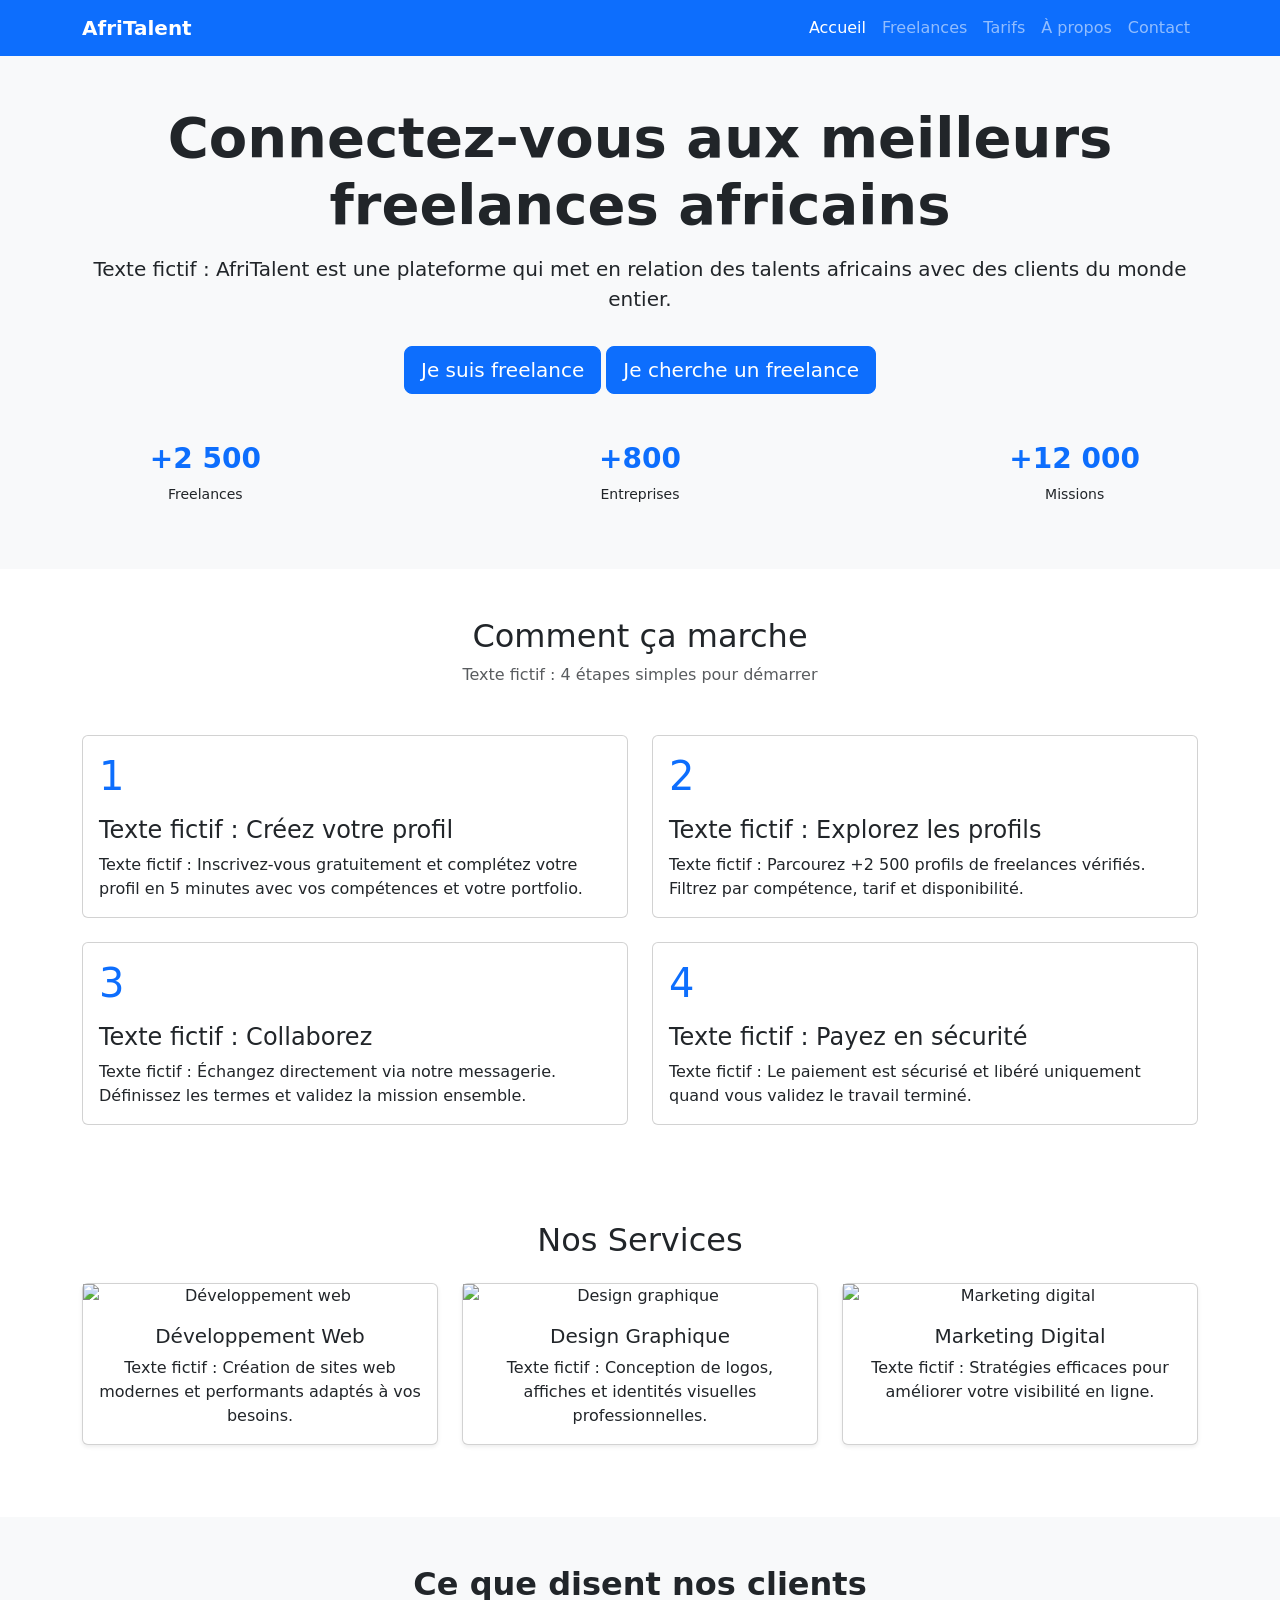
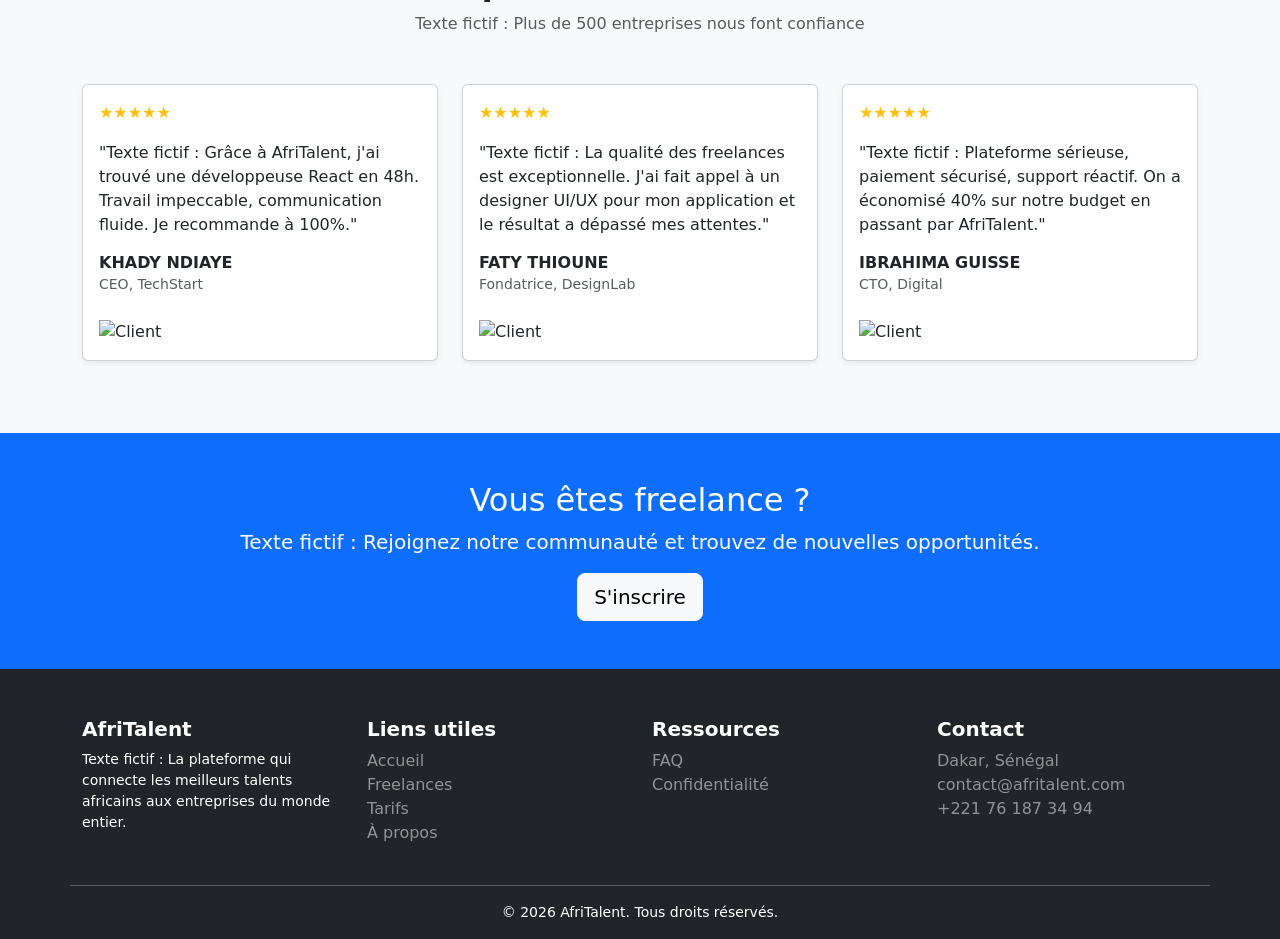
==== index.html @ 6c008ee7 "HTML : structure complète des 5 pages avec sections et contenu texte" ====
<!DOCTYPE html>
<html lang="fr">
<head>
    <meta charset="UTF-8">
    <meta name="viewport" content="width=device-width, initial-scale=1.0">
    <title>AfriTalent - Accueil</title>

    <!-- Bootstrap 5 CSS via CDN SEUL -->
    <link href="https://cdn.jsdelivr.net/npm/bootstrap@5.3.0/dist/css/bootstrap.min.css" rel="stylesheet">
</head>
<body>

    <!-- ======= NAVBAR ======= -->
    <header>
        <nav class="navbar navbar-expand-lg navbar-dark bg-primary">
            <div class="container">
                <a class="navbar-brand fw-bold" href="index.html">AfriTalent</a>
                <button class="navbar-toggler" type="button" data-bs-toggle="collapse" data-bs-target="#navbarNav">
                    <span class="navbar-toggler-icon"></span>
                </button>
                <div class="collapse navbar-collapse" id="navbarNav">
                    <ul class="navbar-nav ms-auto">
                        <li class="nav-item"><a class="nav-link active" href="index.html">Accueil</a></li>
                        <li class="nav-item"><a class="nav-link" href="freelances.html">Freelances</a></li>
                        <li class="nav-item"><a class="nav-link" href="tarifs.html">Tarifs</a></li>
                        <li class="nav-item"><a class="nav-link" href="about.html">À propos</a></li>
                        <li class="nav-item"><a class="nav-link" href="contact.html">Contact</a></li>
                    </ul>
                </div>
            </div>
        </nav>
    </header>

    <main>
        <!-- ======= HERO SECTION ======= -->
        <section class="bg-light text-center py-5">
            <div class="container">
                <h1 class="display-4 fw-bold">Connectez-vous aux meilleurs freelances africains</h1>
                <p class="lead mt-3">
                    Texte fictif : AfriTalent est une plateforme qui met en relation des talents africains avec des clients du monde entier.
                </p>
                <a href="freelances.html" class="btn btn-primary btn-lg mt-3">Je suis freelance</a>
                <a href="freelances.html" class="btn btn-primary btn-lg mt-3">Je cherche un freelance</a>
                
            </div>
             <div class="row mt-5 text-center">
                            <div class="col-4">
                                <h3 class="fw-bold text-primary">+2 500</h3>
                                <p class="small">Freelances</p>
                            </div>
                            <div class="col-4">
                                <h3 class="fw-bold text-primary">+800</h3>
                                <p class="small">Entreprises</p>
                            </div>
                            <div class="col-4">
                                <h3 class="fw-bold text-primary">+12 000</h3>
                                <p class="small">Missions</p>
                            </div>
                        </div>
                    </div>
        </section>
<!-- SECTION COMMENT ÇA MARCHE -->
<section class="py-5">
    <div class="container">
        <div class="text-center mb-5">
            <h2>Comment ça marche</h2>
            <p class="text-muted">Texte fictif : 4 étapes simples pour démarrer</p>
        </div>
        
        <div class="row g-4">
            <!-- Étape 1 -->
            <div class="col-md-6">
                <div class="card h-100">
                    <div class="card-body">
                        <h3 class="h1 text-primary mb-3">1</h3>
                        <h4 class="card-title">Texte fictif : Créez votre profil</h4>
                        <p class="card-text">Texte fictif : Inscrivez-vous gratuitement et complétez votre profil en 5 minutes avec vos compétences et votre portfolio.</p>
                    </div>
                </div>
            </div>

            <!-- Étape 2 -->
            <div class="col-md-6">
                <div class="card h-100">
                    <div class="card-body">
                        <h3 class="h1 text-primary mb-3">2</h3>
                        <h4 class="card-title">Texte fictif : Explorez les profils</h4>
                        <p class="card-text">Texte fictif : Parcourez +2 500 profils de freelances vérifiés. Filtrez par compétence, tarif et disponibilité.</p>
                    </div>
                </div>
            </div>

            <!-- Étape 3 -->
            <div class="col-md-6">
                <div class="card h-100">
                    <div class="card-body">
                        <h3 class="h1 text-primary mb-3">3</h3>
                        <h4 class="card-title">Texte fictif : Collaborez</h4>
                        <p class="card-text">Texte fictif : Échangez directement via notre messagerie. Définissez les termes et validez la mission ensemble.</p>
                    </div>
                </div>
            </div>

            <!-- Étape 4 -->
            <div class="col-md-6">
                <div class="card h-100">
                    <div class="card-body">
                        <h3 class="h1 text-primary mb-3">4</h3>
                        <h4 class="card-title">Texte fictif : Payez en sécurité</h4>
                        <p class="card-text">Texte fictif : Le paiement est sécurisé et libéré uniquement quand vous validez le travail terminé.</p>
                    </div>
                </div>
            </div>
        </div>
    </div>
</section>
 
        <!-- ======= SERVICES SECTION ======= -->
        <section class="py-5">
            <div class="container text-center">
                <h2 class="mb-4">Nos Services</h2>
                <div class="row">
                    <div class="col-md-4 mb-4">
                        <div class="card h-100 shadow-sm">
                            <img src="C:\Users\hp\Desktop\Cours HTML\SEYE-AissatouNdir-AfriTalent\Images\Qu-est-ce-que-le-developpement-Web-1080x675.webp"  alt="Développement web">
                            <div class="card-body">
                                <h5 class="card-title">Développement Web</h5>
                                <p class="card-text">Texte fictif : Création de sites web modernes et performants adaptés à vos besoins.</p>
                            </div>
                        </div>
                        </div>

                    <div class="col-md-4 mb-4">
                        <div class="card h-100 shadow-sm">
                            <img src="C:\Users\hp\Desktop\Cours HTML\SEYE-AissatouNdir-AfriTalent\Images\an-abstract-colorful-sphere-digital-illustration-design-concept-ai-generated-free-photo.jpg"  alt="Design graphique">
                            <div class="card-body">
                                <h5 class="card-title">Design Graphique</h5>
                                <p class="card-text">Texte fictif : Conception de logos, affiches et identités visuelles professionnelles.</p>
                            </div>
                        </div>
                        </div>
                    <div class="col-md-4 mb-4">
                        <div class="card h-100 shadow-sm">
                            <img src="C:\Users\hp\Desktop\Cours HTML\SEYE-AissatouNdir-AfriTalent\Images\engaging-professional-digital-marketing-images_1046319-65072.avif"   alt="Marketing digital">
                            <div class="card-body">
                                <h5 class="card-title">Marketing Digital</h5>
                                <p class="card-text">Texte fictif : Stratégies efficaces pour améliorer votre visibilité en ligne.</p>
                            </div>
                        </div>
                    </div>
                </div>
            </div>
        </section>

        <!-- SECTION TÉMOIGNAGES -->
<section class="bg-light py-5">
    <div class="container">
        <div class="text-center mb-5">
            <h2 class="fw-bold">Ce que disent nos clients</h2>
            <p class="text-muted">Texte fictif : Plus de 500 entreprises nous font confiance</p>
        </div>
        
        <div class="row">
            <!-- Témoignage 1 -->
            <div class="col-md-4 mb-4">
                <div class="card h-100 shadow-sm">
                    <div class="card-body">
                        <div class="mb-3 text-warning">
                            ★★★★★
                        </div>
                        <p class="card-text">
                            "Texte fictif : Grâce à AfriTalent, j'ai trouvé une développeuse React en 48h. 
                            Travail impeccable, communication fluide. Je recommande à 100%."
                        </p>
                        <div>
                                <h6 class="mb-0 fw-bold">KHADY NDIAYE</h6>
                                <small class="text-muted">CEO, TechStart </small>
                            </div>
                        <div class="d-flex align-items-center mt-4">
                            <img src="C:\Users\hp\Desktop\Cours HTML\SEYE-AissatouNdir-AfriTalent\Images\9c6bd9361d37ef8d50b5faa7d19ec819.jpg" width="390" alt="Client">
                            
                        </div>
                    </div>
                </div>
            </div>

            <!-- Témoignage 2 -->
            <div class="col-md-4 mb-4">
                <div class="card h-100 shadow-sm">
                    <div class="card-body">
                        <div class="mb-3 text-warning">
                            ★★★★★
                        </div>
                        <p class="card-text">
                            "Texte fictif : La qualité des freelances est exceptionnelle. 
                            J'ai fait appel à un designer UI/UX pour mon application et le résultat a dépassé mes attentes."
                        </p>
                        <div>
                                <h6 class="mb-0 fw-bold">FATY THIOUNE</h6>
                                <small class="text-muted">Fondatrice, DesignLab</small>
                            </div>
                        <div class="d-flex align-items-center mt-4">
                            <img src="C:\Users\hp\Desktop\Cours HTML\SEYE-AissatouNdir-AfriTalent\Images\Photo-noir-et-blanc015.jpg" width="400" alt="Client">
                            
                        </div>
                    </div>
                </div>
            </div>

            <!-- Témoignage 3 -->
            <div class="col-md-4 mb-4">
                <div class="card h-100 shadow-sm">
                    <div class="card-body">
                        <div class="mb-3 text-warning">
                            ★★★★★
                        </div>
                        <p class="card-text">
                            "Texte fictif : Plateforme sérieuse, paiement sécurisé, support réactif. 
                            On a économisé 40% sur notre budget  en passant par AfriTalent."
                        </p>
                        <div>
                                <h6 class="mb-0 fw-bold">IBRAHIMA GUISSE</h6>
                                <small class="text-muted">CTO, Digital</small>
                            </div>
                        <div class="d-flex align-items-center mt-4">
                            <img src="C:\Users\hp\Desktop\Cours HTML\SEYE-AissatouNdir-AfriTalent\Images\Final_6+copy.webp" width="400" alt="Client">
                            
                        </div>
                    </div>
                </div>
            </div>
        </div>
    </div>
</section>
 
       
        <section class="bg-primary text-white text-center py-5">
            <div class="container">
                <h2>Vous êtes freelance ?</h2>
                <p class="lead">Texte fictif : Rejoignez notre communauté et trouvez de nouvelles opportunités.</p>
                <a href="contact.html" class="btn btn-light btn-lg">S'inscrire</a>
            </div>
        </section>
    </main>

    
    <footer class="bg-dark text-white pt-5 pb-3">
        <div class="container">
            <div class="row">
                <div class="col-md-3 mb-4">
                    <h5 class="fw-bold">AfriTalent</h5>
                    <p class="small">Texte fictif : La plateforme qui connecte les meilleurs talents africains aux entreprises du monde entier.</p>
                </div>
                <div class="col-md-3 mb-4">
                    <h5 class="fw-bold">Liens utiles</h5>
                    <ul class="list-unstyled">
                        <li><a href="index.html" class="text-white-50 text-decoration-none">Accueil</a></li>
                        <li><a href="freelances.html" class="text-white-50 text-decoration-none">Freelances</a></li>
                        <li><a href="tarifs.html" class="text-white-50 text-decoration-none">Tarifs</a></li>
                        <li><a href="about.html" class="text-white-50 text-decoration-none">À propos</a></li>
                    </ul>
                </div>
                <div class="col-md-3 mb-4">
                    <h5 class="fw-bold">Ressources</h5>
                    <ul class="list-unstyled">
                        
                        <li><a href="#" class="text-white-50 text-decoration-none">FAQ</a></li>
                        
                        <li><a href="#" class="text-white-50 text-decoration-none">Confidentialité</a></li>
                    </ul>
                </div>
                <div class="col-md-3 mb-4">
                    <h5 class="fw-bold">Contact</h5>
                    <ul class="list-unstyled text-white-50">
                        <li>Dakar, Sénégal</li>
                        <li>contact@afritalent.com</li>
                        <li>+221 76 187 34 94</li>
                    </ul>
                </div>
            <hr class="bg-white-50">
            <div class="text-center">
                <p class="mb-0 small">© 2026 AfriTalent. Tous droits réservés.</p>
            </div>
        </div>
    </footer>

   
    <script src="https://cdn.jsdelivr.net/npm/bootstrap@5.3.3/dist/js/bootstrap.bundle.min.js"></script>
</body>
</html>
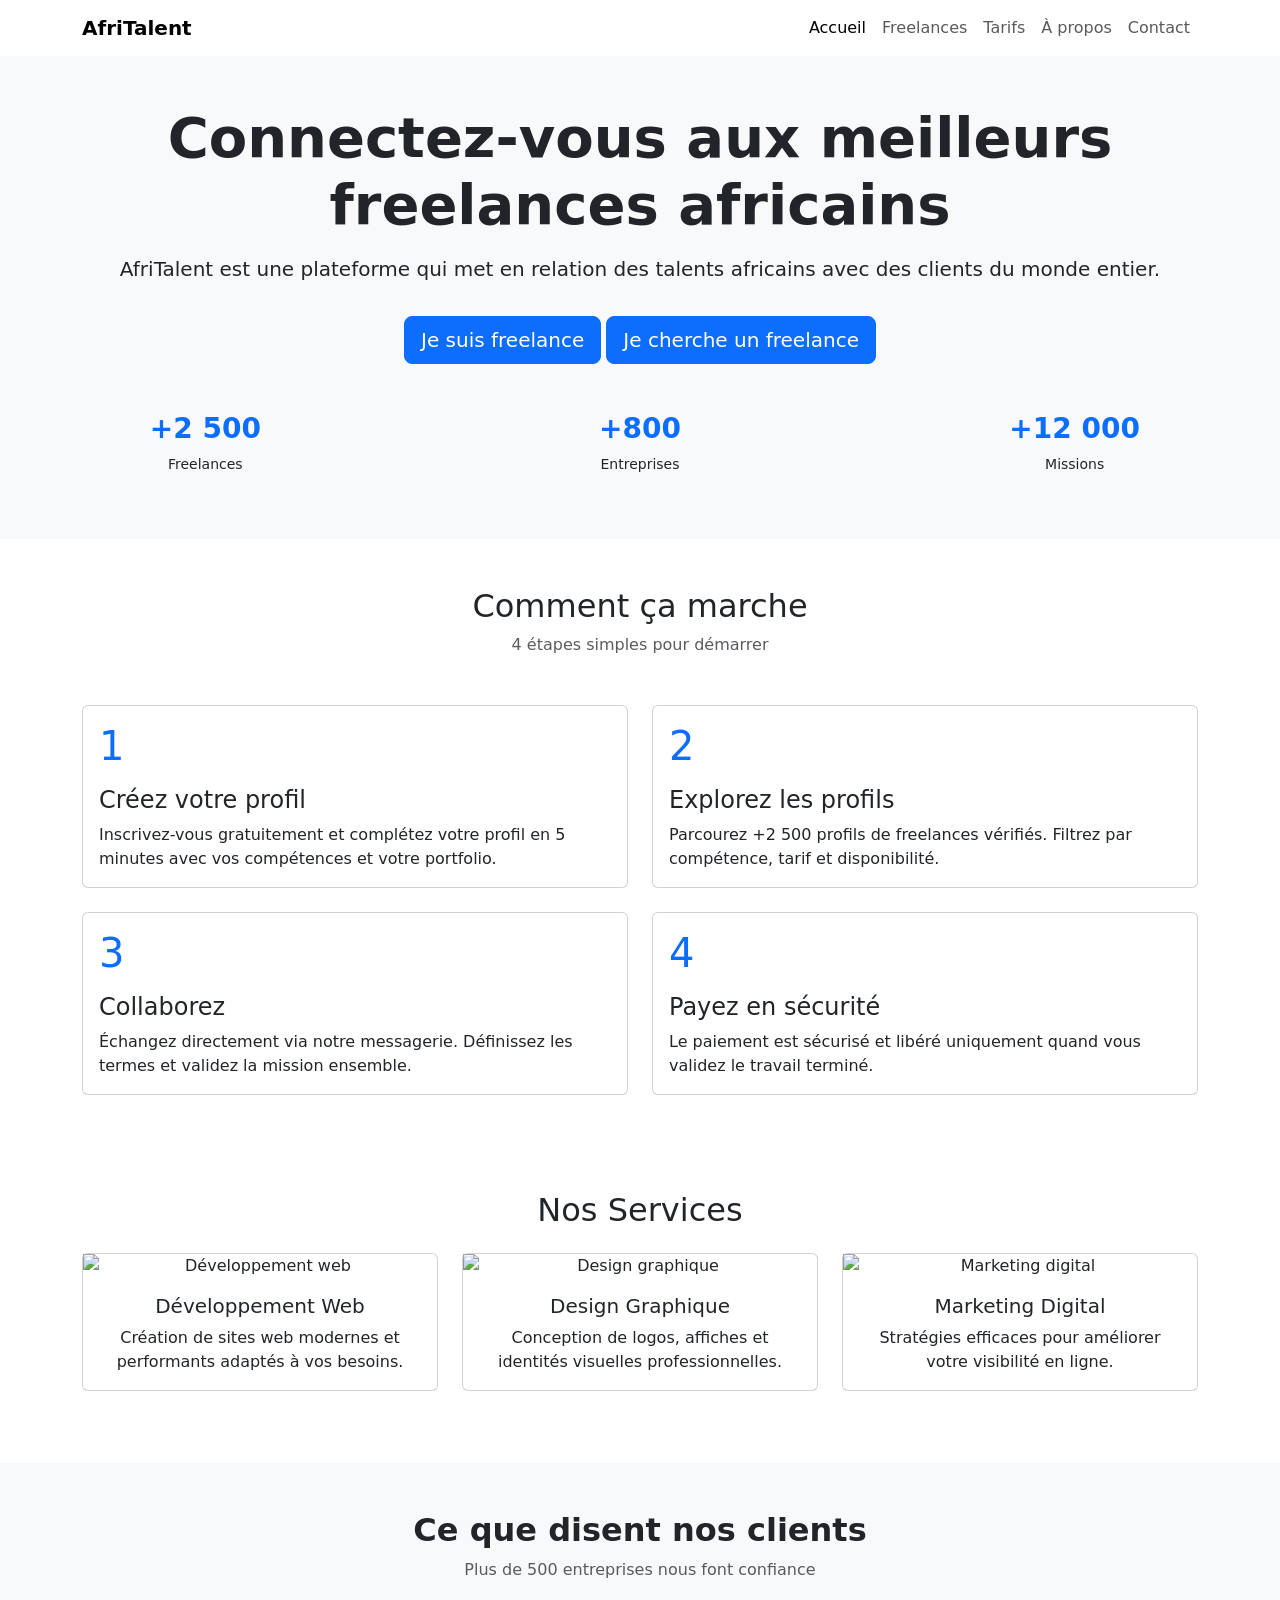
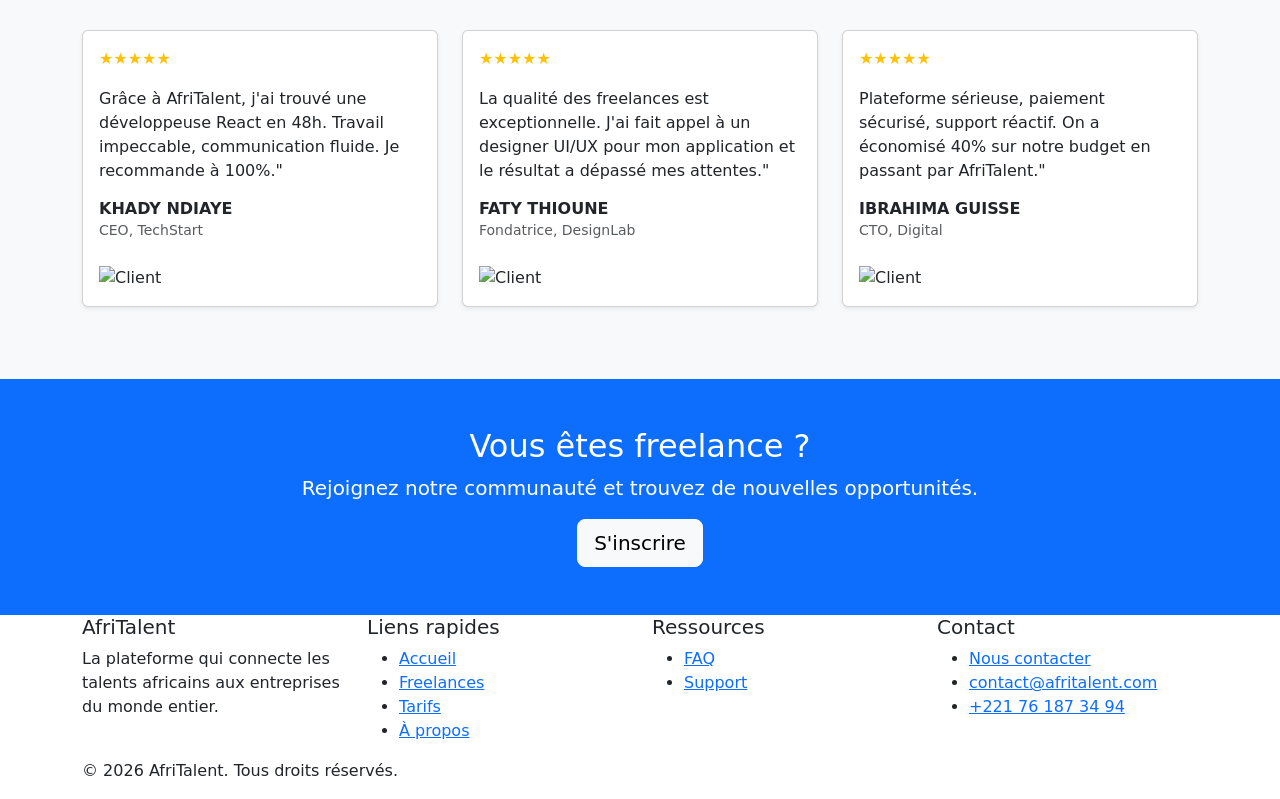
==== commit 1e2398f5: "HTML : structure complète des 5 pages avec sections et contenu texte" ====
--- a/index.html
+++ b/index.html
@@ -1,18 +1,17 @@
+
 <!DOCTYPE html>
 <html lang="fr">
 <head>
     <meta charset="UTF-8">
     <meta name="viewport" content="width=device-width, initial-scale=1.0">
     <title>AfriTalent - Accueil</title>
-
-    <!-- Bootstrap 5 CSS via CDN SEUL -->
+ 
     <link href="https://cdn.jsdelivr.net/npm/bootstrap@5.3.0/dist/css/bootstrap.min.css" rel="stylesheet">
 </head>
 <body>
 
-    <!-- ======= NAVBAR ======= -->
     <header>
-        <nav class="navbar navbar-expand-lg navbar-dark bg-primary">
+        <nav class="navbar navbar-expand-lg">
             <div class="container">
                 <a class="navbar-brand fw-bold" href="index.html">AfriTalent</a>
                 <button class="navbar-toggler" type="button" data-bs-toggle="collapse" data-bs-target="#navbarNav">
@@ -32,12 +31,12 @@
     </header>
 
     <main>
-        <!-- ======= HERO SECTION ======= -->
+
         <section class="bg-light text-center py-5">
             <div class="container">
                 <h1 class="display-4 fw-bold">Connectez-vous aux meilleurs freelances africains</h1>
                 <p class="lead mt-3">
-                    Texte fictif : AfriTalent est une plateforme qui met en relation des talents africains avec des clients du monde entier.
+                    AfriTalent est une plateforme qui met en relation des talents africains avec des clients du monde entier.
                 </p>
                 <a href="freelances.html" class="btn btn-primary btn-lg mt-3">Je suis freelance</a>
                 <a href="freelances.html" class="btn btn-primary btn-lg mt-3">Je cherche un freelance</a>
@@ -48,6 +47,7 @@
                                 <h3 class="fw-bold text-primary">+2 500</h3>
                                 <p class="small">Freelances</p>
                             </div>
+  
                             <div class="col-4">
                                 <h3 class="fw-bold text-primary">+800</h3>
                                 <p class="small">Entreprises</p>
@@ -57,14 +57,14 @@
                                 <p class="small">Missions</p>
                             </div>
                         </div>
-                    </div>
+                   
         </section>
-<!-- SECTION COMMENT ÇA MARCHE -->
+
 <section class="py-5">
     <div class="container">
         <div class="text-center mb-5">
             <h2>Comment ça marche</h2>
-            <p class="text-muted">Texte fictif : 4 étapes simples pour démarrer</p>
+            <p class="text-muted"> 4 étapes simples pour démarrer</p>
         </div>
         
         <div class="row g-4">
@@ -73,8 +73,8 @@
                 <div class="card h-100">
                     <div class="card-body">
                         <h3 class="h1 text-primary mb-3">1</h3>
-                        <h4 class="card-title">Texte fictif : Créez votre profil</h4>
-                        <p class="card-text">Texte fictif : Inscrivez-vous gratuitement et complétez votre profil en 5 minutes avec vos compétences et votre portfolio.</p>
+                        <h4 class="card-title"> Créez votre profil</h4>
+                        <p class="card-text"> Inscrivez-vous gratuitement et complétez votre profil en 5 minutes avec vos compétences et votre portfolio.</p>
                     </div>
                 </div>
             </div>
@@ -84,8 +84,8 @@
                 <div class="card h-100">
                     <div class="card-body">
                         <h3 class="h1 text-primary mb-3">2</h3>
-                        <h4 class="card-title">Texte fictif : Explorez les profils</h4>
-                        <p class="card-text">Texte fictif : Parcourez +2 500 profils de freelances vérifiés. Filtrez par compétence, tarif et disponibilité.</p>
+                        <h4 class="card-title">Explorez les profils</h4>
+                        <p class="card-text"> Parcourez +2 500 profils de freelances vérifiés. Filtrez par compétence, tarif et disponibilité.</p>
                     </div>
                 </div>
             </div>
@@ -95,8 +95,8 @@
                 <div class="card h-100">
                     <div class="card-body">
                         <h3 class="h1 text-primary mb-3">3</h3>
-                        <h4 class="card-title">Texte fictif : Collaborez</h4>
-                        <p class="card-text">Texte fictif : Échangez directement via notre messagerie. Définissez les termes et validez la mission ensemble.</p>
+                        <h4 class="card-title"> Collaborez</h4>
+                        <p class="card-text"> Échangez directement via notre messagerie. Définissez les termes et validez la mission ensemble.</p>
                     </div>
                 </div>
             </div>
@@ -106,8 +106,8 @@
                 <div class="card h-100">
                     <div class="card-body">
                         <h3 class="h1 text-primary mb-3">4</h3>
-                        <h4 class="card-title">Texte fictif : Payez en sécurité</h4>
-                        <p class="card-text">Texte fictif : Le paiement est sécurisé et libéré uniquement quand vous validez le travail terminé.</p>
+                        <h4 class="card-title"> Payez en sécurité</h4>
+                        <p class="card-text"> Le paiement est sécurisé et libéré uniquement quand vous validez le travail terminé.</p>
                     </div>
                 </div>
             </div>
@@ -121,30 +121,30 @@
                 <h2 class="mb-4">Nos Services</h2>
                 <div class="row">
                     <div class="col-md-4 mb-4">
-                        <div class="card h-100 shadow-sm">
-                            <img src="C:\Users\hp\Desktop\Cours HTML\SEYE-AissatouNdir-AfriTalent\Images\Qu-est-ce-que-le-developpement-Web-1080x675.webp"  alt="Développement web">
+                        <div class="card">
+                            <img src="C:\Users\hp\Desktop\Cours HTML\SEYE-AissatouNdir-AfriTalent\Images\Qu-est-ce-que-le-developpement-Web.webp" class="img-service" alt="Développement web">
                             <div class="card-body">
                                 <h5 class="card-title">Développement Web</h5>
-                                <p class="card-text">Texte fictif : Création de sites web modernes et performants adaptés à vos besoins.</p>
-                            </div>
-                        </div>
-                        </div>
+                                <p class="card-text">Création de sites web modernes et performants adaptés à vos besoins.</p>
+                            </div>
+                        </div>
+                    </div>
 
                     <div class="col-md-4 mb-4">
-                        <div class="card h-100 shadow-sm">
-                            <img src="C:\Users\hp\Desktop\Cours HTML\SEYE-AissatouNdir-AfriTalent\Images\an-abstract-colorful-sphere-digital-illustration-design-concept-ai-generated-free-photo.jpg"  alt="Design graphique">
+                        <div class="card">
+                            <img src="C:\Users\hp\Desktop\Cours HTML\SEYE-AissatouNdir-AfriTalent\Images\an-abstract-colorful-sphere-digital-illustration-design-concept-ai-generated-free-photo.jpg" class="img-service" alt="Design graphique">
                             <div class="card-body">
                                 <h5 class="card-title">Design Graphique</h5>
-                                <p class="card-text">Texte fictif : Conception de logos, affiches et identités visuelles professionnelles.</p>
-                            </div>
-                        </div>
-                        </div>
+                                <p class="card-text">Conception de logos, affiches et identités visuelles professionnelles.</p>
+                            </div>
+                        </div>
+                    </div>
                     <div class="col-md-4 mb-4">
-                        <div class="card h-100 shadow-sm">
-                            <img src="C:\Users\hp\Desktop\Cours HTML\SEYE-AissatouNdir-AfriTalent\Images\engaging-professional-digital-marketing-images_1046319-65072.avif"   alt="Marketing digital">
+                        <div class="card">
+                            <img src="C:\Users\hp\Desktop\Cours HTML\SEYE-AissatouNdir-AfriTalent\Images\engaging-professional-digital-marketing-images_1046319-65072.avif" class="img-service" alt="Marketing digital">
                             <div class="card-body">
                                 <h5 class="card-title">Marketing Digital</h5>
-                                <p class="card-text">Texte fictif : Stratégies efficaces pour améliorer votre visibilité en ligne.</p>
+                                <p class="card-text">Stratégies efficaces pour améliorer votre visibilité en ligne.</p>
                             </div>
                         </div>
                     </div>
@@ -157,7 +157,7 @@
     <div class="container">
         <div class="text-center mb-5">
             <h2 class="fw-bold">Ce que disent nos clients</h2>
-            <p class="text-muted">Texte fictif : Plus de 500 entreprises nous font confiance</p>
+            <p class="text-muted"> Plus de 500 entreprises nous font confiance</p>
         </div>
         
         <div class="row">
@@ -169,7 +169,7 @@
                             ★★★★★
                         </div>
                         <p class="card-text">
-                            "Texte fictif : Grâce à AfriTalent, j'ai trouvé une développeuse React en 48h. 
+                             Grâce à AfriTalent, j'ai trouvé une développeuse React en 48h. 
                             Travail impeccable, communication fluide. Je recommande à 100%."
                         </p>
                         <div>
@@ -177,7 +177,7 @@
                                 <small class="text-muted">CEO, TechStart </small>
                             </div>
                         <div class="d-flex align-items-center mt-4">
-                            <img src="C:\Users\hp\Desktop\Cours HTML\SEYE-AissatouNdir-AfriTalent\Images\9c6bd9361d37ef8d50b5faa7d19ec819.jpg" width="390" alt="Client">
+                            <img src="C:\Users\hp\Desktop\Cours HTML\SEYE-AissatouNdir-AfriTalent\Images\d4a26e61b49c876663e6c8641ca24936.jpg" width="330" alt="Client">
                             
                         </div>
                     </div>
@@ -192,7 +192,7 @@
                             ★★★★★
                         </div>
                         <p class="card-text">
-                            "Texte fictif : La qualité des freelances est exceptionnelle. 
+                            La qualité des freelances est exceptionnelle. 
                             J'ai fait appel à un designer UI/UX pour mon application et le résultat a dépassé mes attentes."
                         </p>
                         <div>
@@ -200,7 +200,7 @@
                                 <small class="text-muted">Fondatrice, DesignLab</small>
                             </div>
                         <div class="d-flex align-items-center mt-4">
-                            <img src="C:\Users\hp\Desktop\Cours HTML\SEYE-AissatouNdir-AfriTalent\Images\Photo-noir-et-blanc015.jpg" width="400" alt="Client">
+                            <img src="C:\Users\hp\Desktop\Cours HTML\SEYE-AissatouNdir-AfriTalent\Images\depositphotos_643648488-stock-photo-portrait-business-woman-entrepreneur-working.jpg" width="350" alt="Client">
                             
                         </div>
                     </div>
@@ -215,7 +215,7 @@
                             ★★★★★
                         </div>
                         <p class="card-text">
-                            "Texte fictif : Plateforme sérieuse, paiement sécurisé, support réactif. 
+                            Plateforme sérieuse, paiement sécurisé, support réactif. 
                             On a économisé 40% sur notre budget  en passant par AfriTalent."
                         </p>
                         <div>
@@ -223,7 +223,7 @@
                                 <small class="text-muted">CTO, Digital</small>
                             </div>
                         <div class="d-flex align-items-center mt-4">
-                            <img src="C:\Users\hp\Desktop\Cours HTML\SEYE-AissatouNdir-AfriTalent\Images\Final_6+copy.webp" width="400" alt="Client">
+                            <img src="C:\Users\hp\Desktop\Cours HTML\SEYE-AissatouNdir-AfriTalent\Images\images HOMME.jpg" width="290" alt="Client">
                             
                         </div>
                     </div>
@@ -237,54 +237,61 @@
         <section class="bg-primary text-white text-center py-5">
             <div class="container">
                 <h2>Vous êtes freelance ?</h2>
-                <p class="lead">Texte fictif : Rejoignez notre communauté et trouvez de nouvelles opportunités.</p>
+                <p class="lead"> Rejoignez notre communauté et trouvez de nouvelles opportunités.</p>
                 <a href="contact.html" class="btn btn-light btn-lg">S'inscrire</a>
             </div>
         </section>
     </main>
 
     
-    <footer class="bg-dark text-white pt-5 pb-3">
-        <div class="container">
-            <div class="row">
-                <div class="col-md-3 mb-4">
-                    <h5 class="fw-bold">AfriTalent</h5>
-                    <p class="small">Texte fictif : La plateforme qui connecte les meilleurs talents africains aux entreprises du monde entier.</p>
-                </div>
-                <div class="col-md-3 mb-4">
-                    <h5 class="fw-bold">Liens utiles</h5>
-                    <ul class="list-unstyled">
-                        <li><a href="index.html" class="text-white-50 text-decoration-none">Accueil</a></li>
-                        <li><a href="freelances.html" class="text-white-50 text-decoration-none">Freelances</a></li>
-                        <li><a href="tarifs.html" class="text-white-50 text-decoration-none">Tarifs</a></li>
-                        <li><a href="about.html" class="text-white-50 text-decoration-none">À propos</a></li>
-                    </ul>
-                </div>
-                <div class="col-md-3 mb-4">
-                    <h5 class="fw-bold">Ressources</h5>
-                    <ul class="list-unstyled">
-                        
-                        <li><a href="#" class="text-white-50 text-decoration-none">FAQ</a></li>
-                        
-                        <li><a href="#" class="text-white-50 text-decoration-none">Confidentialité</a></li>
-                    </ul>
-                </div>
-                <div class="col-md-3 mb-4">
-                    <h5 class="fw-bold">Contact</h5>
-                    <ul class="list-unstyled text-white-50">
-                        <li>Dakar, Sénégal</li>
-                        <li>contact@afritalent.com</li>
-                        <li>+221 76 187 34 94</li>
-                    </ul>
-                </div>
-            <hr class="bg-white-50">
-            <div class="text-center">
-                <p class="mb-0 small">© 2026 AfriTalent. Tous droits réservés.</p>
-            </div>
-        </div>
-    </footer>
-
-   
+   <!-- FOOTER-->
+<footer>
+    <div class="container">
+        <div class="row">
+            <!-- Colonne 1 -->
+            <div class="col-md-3">
+                <h5>AfriTalent</h5>
+                <p>La plateforme qui connecte les talents africains aux entreprises du monde entier.</p>
+            </div>
+            
+            <!-- Colonne 2 -->
+            <div class="col-md-3">
+                <h5>Liens rapides</h5>
+                <ul>
+                    <li><a href="index.html">Accueil</a></li>
+                    <li><a href="freelances.html">Freelances</a></li>
+                    <li><a href="tarifs.html">Tarifs</a></li>
+                    <li><a href="about.html">À propos</a></li>
+                </ul>
+            </div>
+            
+            <!-- Colonne 3 -->
+            <div class="col-md-3">
+                <h5>Ressources</h5>
+                <ul>
+                   
+                    <li><a href="#">FAQ</a></li>
+                    <li><a href="#">Support</a></li>
+                </ul>
+            </div>
+            
+            <!-- Colonne 4 -->
+            <div class="col-md-3">
+                <h5>Contact</h5>
+                <ul>
+                    <li><a href="contact.html">Nous contacter</a></li>
+                    <li><a href="mailto:contact@afritalent.com">contact@afritalent.com</a></li>
+                    <li><a href="tel:+22176 187 34 94">+221 76 187 34 94</a></li>
+                </ul>
+            </div>
+        </div>
+        
+        <!-- Ligne copyright -->
+        <div class="footer-bottom">
+            <p>&copy; 2026 AfriTalent. Tous droits réservés.</p>
+        </div>
+    </div>
+</footer>
     <script src="https://cdn.jsdelivr.net/npm/bootstrap@5.3.3/dist/js/bootstrap.bundle.min.js"></script>
 </body>
 </html>
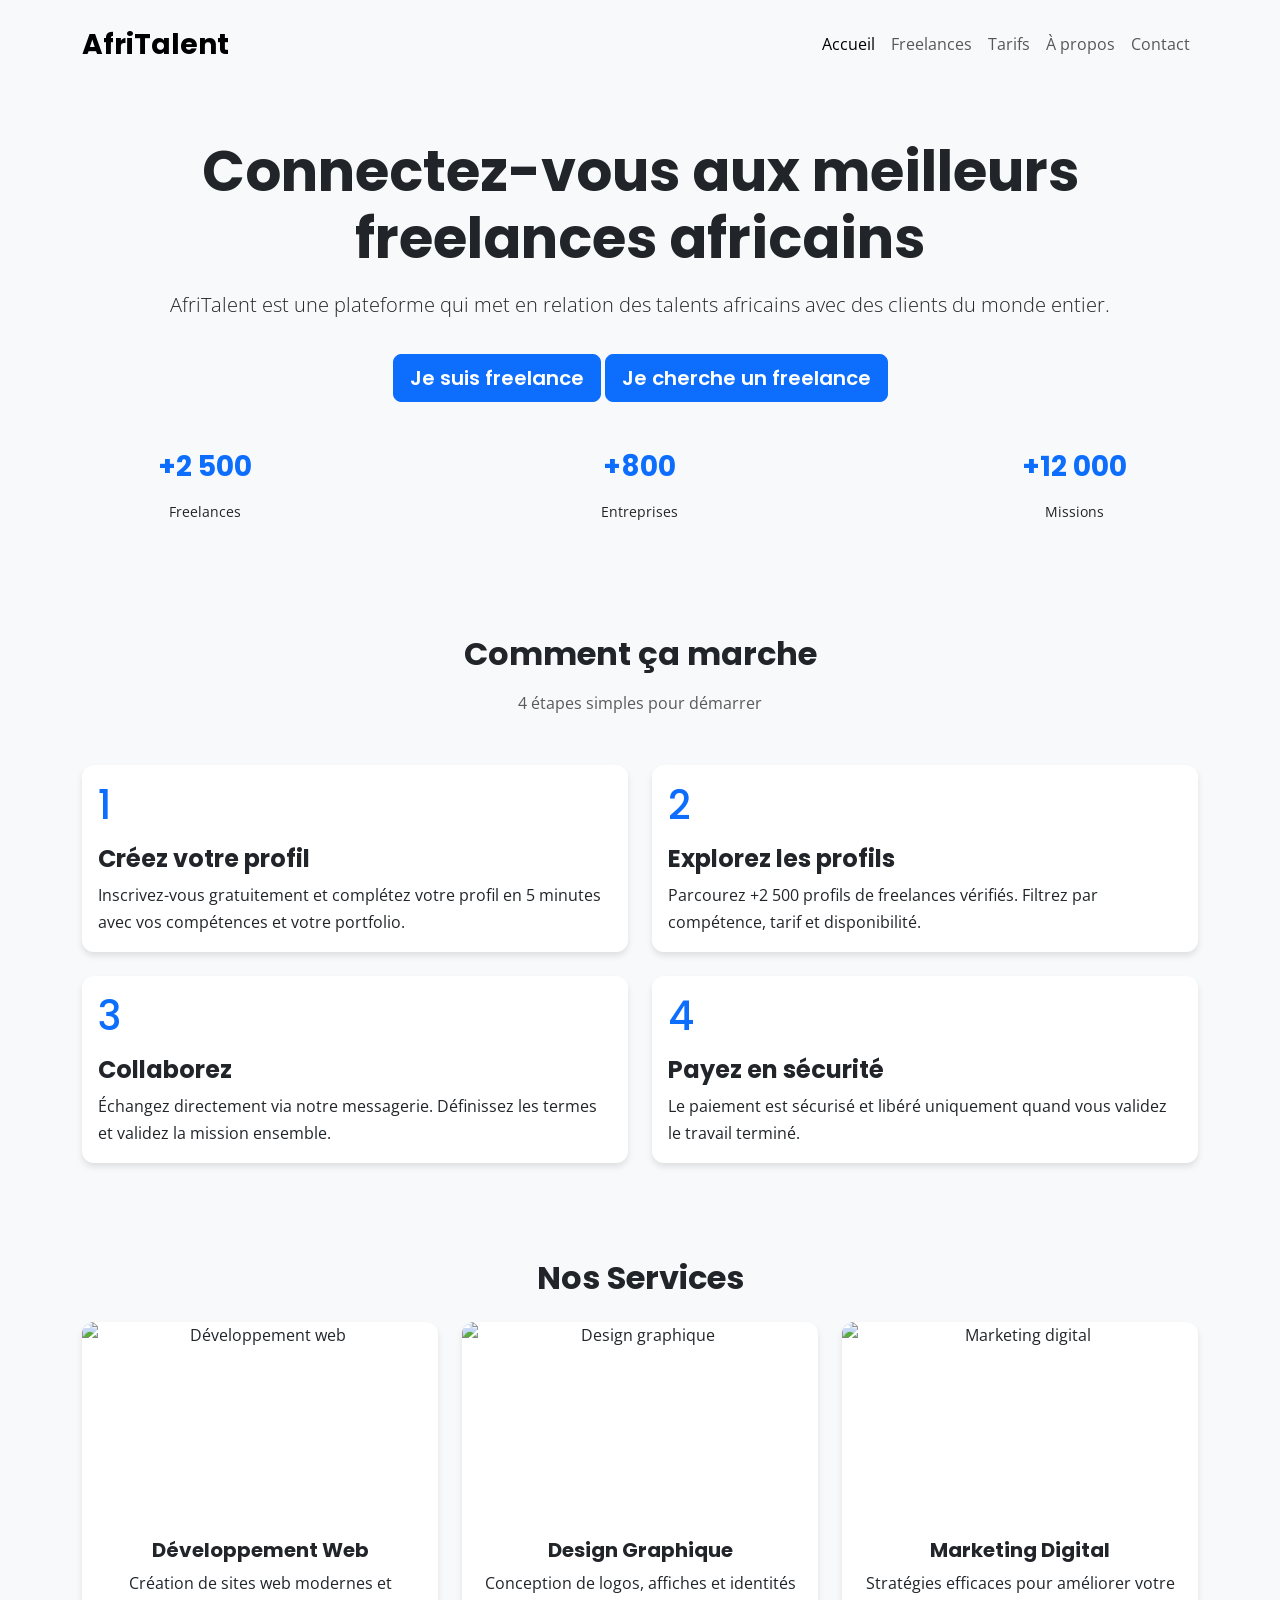
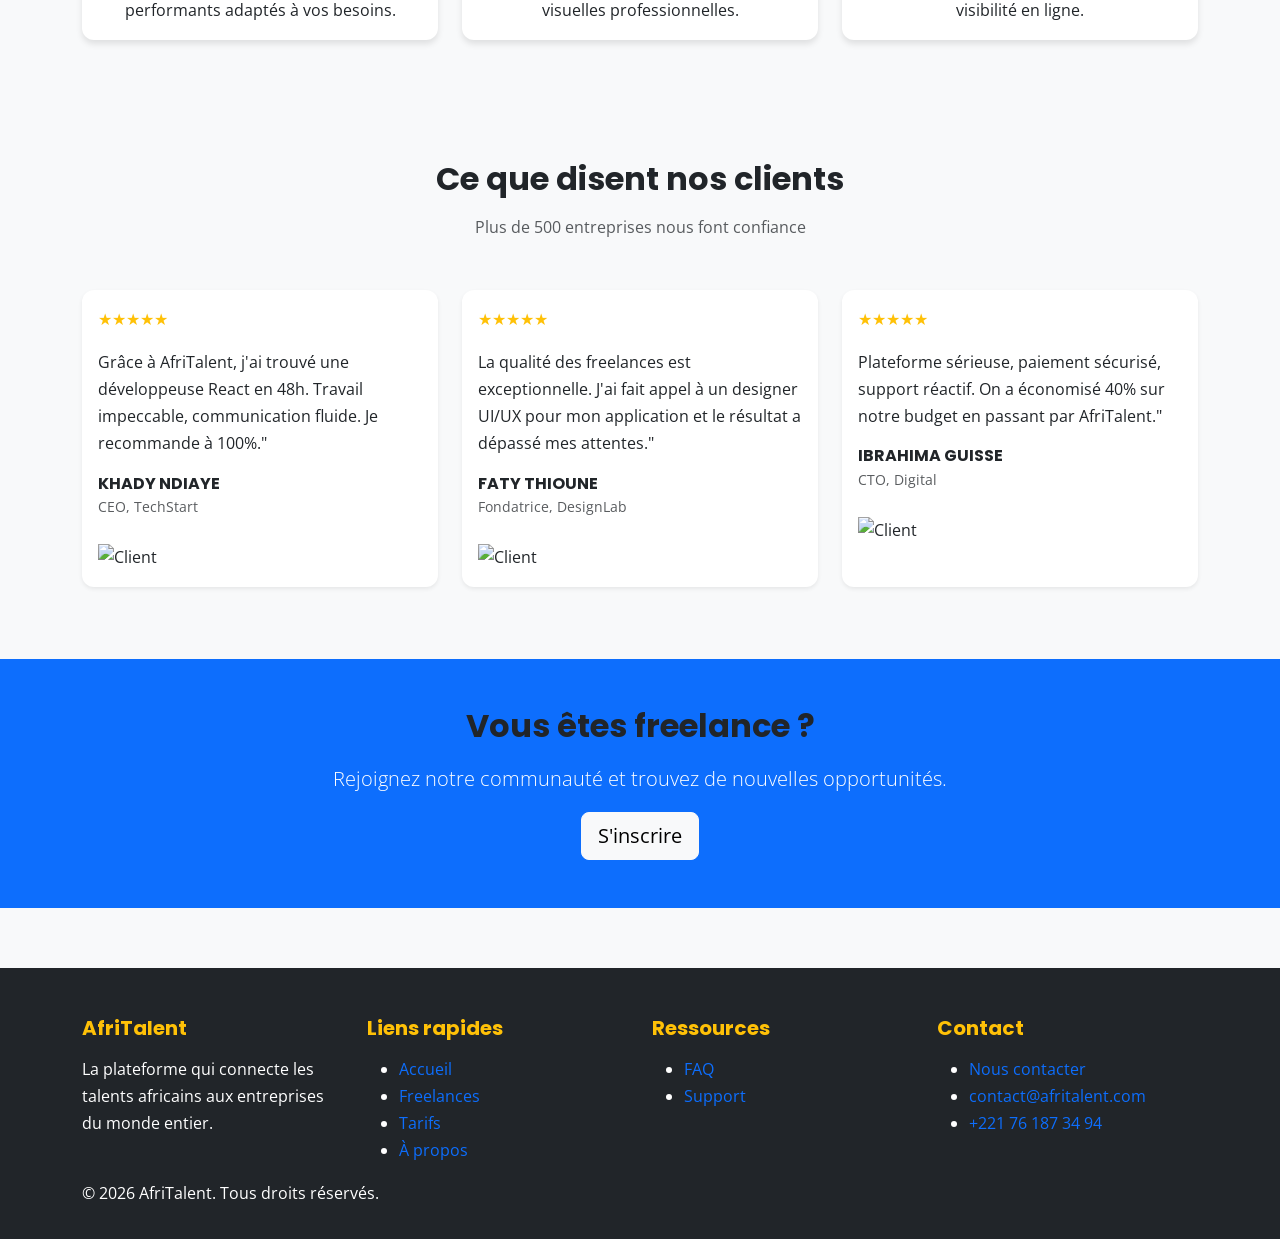
==== commit 05258f9f: "CSS : variables, typographie, layout général et styles de base" ====
--- a/index.html
+++ b/index.html
@@ -7,6 +7,8 @@
     <title>AfriTalent - Accueil</title>
  
     <link href="https://cdn.jsdelivr.net/npm/bootstrap@5.3.0/dist/css/bootstrap.min.css" rel="stylesheet">
+    <link href="https://fonts.googleapis.com/css2?family=Poppins:wght@600;700&family=Open+Sans:wght@400;600&display=swap" rel="stylesheet">
+    <link rel="stylesheet" href="css/style.css">
 </head>
 <body>
 
@@ -19,6 +21,7 @@
                 </button>
                 <div class="collapse navbar-collapse" id="navbarNav">
                     <ul class="navbar-nav ms-auto">
+                        
                         <li class="nav-item"><a class="nav-link active" href="index.html">Accueil</a></li>
                         <li class="nav-item"><a class="nav-link" href="freelances.html">Freelances</a></li>
                         <li class="nav-item"><a class="nav-link" href="tarifs.html">Tarifs</a></li>
@@ -79,7 +82,7 @@
                 </div>
             </div>
 
-            <!-- Étape 2 -->
+            
             <div class="col-md-6">
                 <div class="card h-100">
                     <div class="card-body">
@@ -115,7 +118,7 @@
     </div>
 </section>
  
-        <!-- ======= SERVICES SECTION ======= -->
+        
         <section class="py-5">
             <div class="container text-center">
                 <h2 class="mb-4">Nos Services</h2>
@@ -152,7 +155,7 @@
             </div>
         </section>
 
-        <!-- SECTION TÉMOIGNAGES -->
+    
 <section class="bg-light py-5">
     <div class="container">
         <div class="text-center mb-5">
@@ -161,7 +164,7 @@
         </div>
         
         <div class="row">
-            <!-- Témoignage 1 -->
+        
             <div class="col-md-4 mb-4">
                 <div class="card h-100 shadow-sm">
                     <div class="card-body">
@@ -184,7 +187,7 @@
                 </div>
             </div>
 
-            <!-- Témoignage 2 -->
+        
             <div class="col-md-4 mb-4">
                 <div class="card h-100 shadow-sm">
                     <div class="card-body">
@@ -207,7 +210,7 @@
                 </div>
             </div>
 
-            <!-- Témoignage 3 -->
+            
             <div class="col-md-4 mb-4">
                 <div class="card h-100 shadow-sm">
                     <div class="card-body">
@@ -244,17 +247,17 @@
     </main>
 
     
-   <!-- FOOTER-->
+   
 <footer>
     <div class="container">
         <div class="row">
-            <!-- Colonne 1 -->
+            
             <div class="col-md-3">
                 <h5>AfriTalent</h5>
                 <p>La plateforme qui connecte les talents africains aux entreprises du monde entier.</p>
             </div>
             
-            <!-- Colonne 2 -->
+    
             <div class="col-md-3">
                 <h5>Liens rapides</h5>
                 <ul>
@@ -265,7 +268,7 @@
                 </ul>
             </div>
             
-            <!-- Colonne 3 -->
+        
             <div class="col-md-3">
                 <h5>Ressources</h5>
                 <ul>
@@ -275,7 +278,7 @@
                 </ul>
             </div>
             
-            <!-- Colonne 4 -->
+            
             <div class="col-md-3">
                 <h5>Contact</h5>
                 <ul>
@@ -286,7 +289,7 @@
             </div>
         </div>
         
-        <!-- Ligne copyright -->
+        
         <div class="footer-bottom">
             <p>&copy; 2026 AfriTalent. Tous droits réservés.</p>
         </div>
--- a/css/style.css
+++ b/css/style.css
@@ -0,0 +1,128 @@
+@import url('https://fonts.googleapis.com/css2?family=Poppins:wght@600;700&family=Open+Sans:wght@400;600&display=swap');
+
+:root {
+    --couleur-primaire: #0d6efd;
+    --couleur-sombre: #212529;
+    --couleur-claire: #f8f9fa;
+    --couleur-accent: #ffc107; 
+    --police-titres: 'Poppins', sans-serif;
+    --police-texte: 'Open Sans', sans-serif;
+    --rayon-bordure: 12px;
+    --ombre-carte: 0 4px 6px rgba(0,0,0,0.1);
+    --hauteur-img-freelance: 320px;
+    --espacement-md: 16px;
+    --espacement-lg: 32px;
+}
+
+* {
+    margin: 0;
+    padding: 0;
+    box-sizing: border-box;
+}
+
+body {
+    font-family: var(--police-texte);
+    color: var(--couleur-sombre);
+    line-height: 1.7;
+    background-color: var(--couleur-claire);
+}
+
+h1, h2, h3, h4, h5, h6 {
+    font-family: var(--police-titres);
+    font-weight: 700;
+    color: var(--couleur-sombre);
+    margin-bottom: var(--espacement-md);
+}
+
+a {
+    color: var(--couleur-primaire);
+    text-decoration: none;
+    transition: color 0.3s ease;
+}
+
+a:hover {
+    color: var(--couleur-sombre);
+}
+
+.navbar {
+    padding: var(--espacement-md) 0;
+}
+
+.navbar-brand {
+    font-family: var(--police-titres);
+    font-weight: 700;
+    font-size: 1.75rem;
+}
+
+.navbar-dark .navbar-nav .nav-link {
+    color: rgba(255, 255, 255, 0.8);
+    font-weight: 600;
+    margin-left: var(--espacement-md);
+}
+
+.navbar-dark .navbar-nav .nav-link:hover,
+.navbar-dark .navbar-nav .nav-link.active {
+    color: var(--couleur-accent);
+}
+
+
+.img-freelance {
+    width: 100%;
+    height: var(--hauteur-img-freelance);
+    object-fit: cover;
+    border-radius: var(--rayon-bordure);
+}
+
+.img-service {
+    width: 100%;
+    height: 200px;
+    object-fit: cover;
+    border-radius: var(--rayon-bordure);
+}
+
+
+.card {
+    border: none;
+    border-radius: var(--rayon-bordure);
+    box-shadow: var(--ombre-carte);
+    transition: all 0.3s ease;
+}
+
+.card:hover {
+    transform: translateY(-5px);
+    box-shadow: 0 8px 16px rgba(0,0,0,0.15);
+}
+
+.btn-primary {
+    background-color: var(--couleur-primaire);
+    border-color: var(--couleur-primaire);
+    font-family: var(--police-titres);
+    font-weight: 600;
+}
+
+.map-fixe {
+    width: 100%;
+    height: 300px;
+    border: 0;
+    border-radius: var(--rayon-bordure);
+    box-shadow: var(--ombre-carte);
+}
+
+footer {
+    background-color: var(--couleur-sombre);
+    color: white;
+    padding: 3rem 0 1rem 0;
+    margin-top: 60px;
+}
+
+footer h5 {
+    color: var(--couleur-accent);
+}
+
+
+@media (max-width: 768px) {
+    :root {
+        --hauteur-img-freelance: 240px;
+    }
+}
+
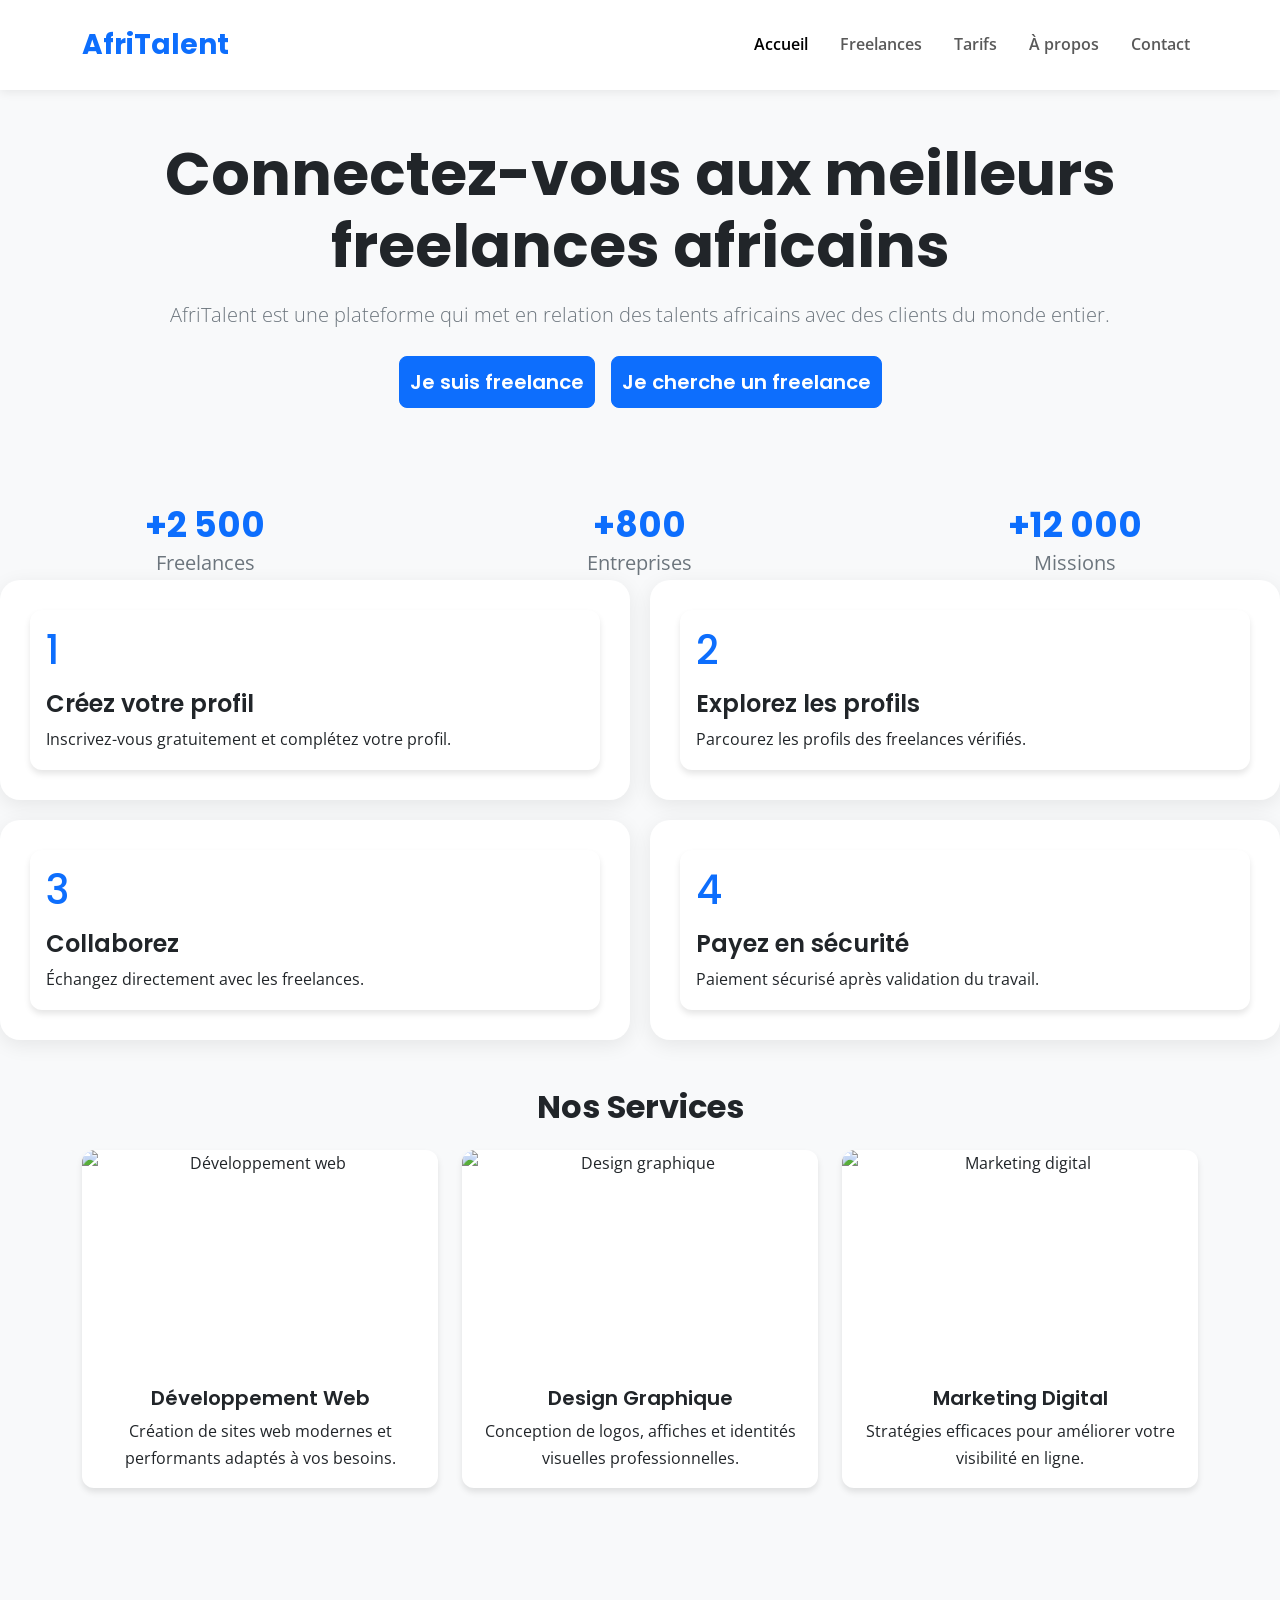
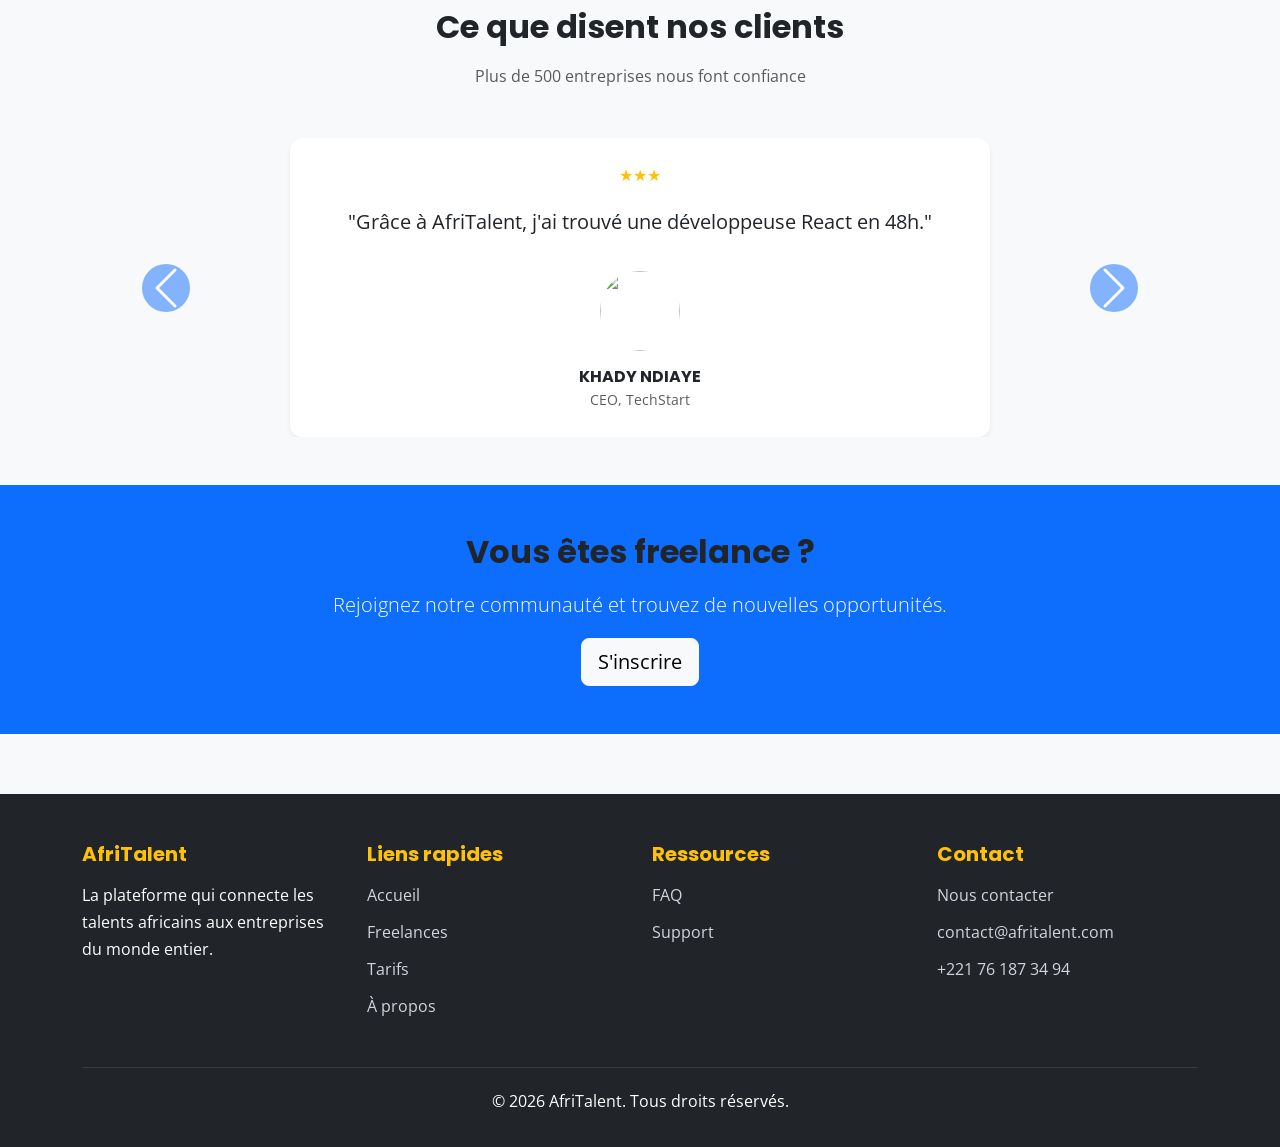
==== commit 164a7603: "Bento Grid, sections hero et catégories, effets hover" ====
--- a/index.html
+++ b/index.html
@@ -1,4 +1,3 @@
-
 <!DOCTYPE html>
 <html lang="fr">
 <head>
@@ -35,90 +34,108 @@
 
     <main>
 
-        <section class="bg-light text-center py-5">
-            <div class="container">
-                <h1 class="display-4 fw-bold">Connectez-vous aux meilleurs freelances africains</h1>
-                <p class="lead mt-3">
-                    AfriTalent est une plateforme qui met en relation des talents africains avec des clients du monde entier.
-                </p>
-                <a href="freelances.html" class="btn btn-primary btn-lg mt-3">Je suis freelance</a>
-                <a href="freelances.html" class="btn btn-primary btn-lg mt-3">Je cherche un freelance</a>
-                
-            </div>
-             <div class="row mt-5 text-center">
-                            <div class="col-4">
-                                <h3 class="fw-bold text-primary">+2 500</h3>
-                                <p class="small">Freelances</p>
-                            </div>
-  
-                            <div class="col-4">
-                                <h3 class="fw-bold text-primary">+800</h3>
-                                <p class="small">Entreprises</p>
-                            </div>
-                            <div class="col-4">
-                                <h3 class="fw-bold text-primary">+12 000</h3>
-                                <p class="small">Missions</p>
-                            </div>
-                        </div>
-                   
-        </section>
-
-<section class="py-5">
-    <div class="container">
-        <div class="text-center mb-5">
-            <h2>Comment ça marche</h2>
-            <p class="text-muted"> 4 étapes simples pour démarrer</p>
-        </div>
-        
-        <div class="row g-4">
-            <!-- Étape 1 -->
-            <div class="col-md-6">
-                <div class="card h-100">
-                    <div class="card-body">
-                        <h3 class="h1 text-primary mb-3">1</h3>
-                        <h4 class="card-title"> Créez votre profil</h4>
-                        <p class="card-text"> Inscrivez-vous gratuitement et complétez votre profil en 5 minutes avec vos compétences et votre portfolio.</p>
-                    </div>
-                </div>
-            </div>
-
-            
-            <div class="col-md-6">
-                <div class="card h-100">
-                    <div class="card-body">
-                        <h3 class="h1 text-primary mb-3">2</h3>
-                        <h4 class="card-title">Explorez les profils</h4>
-                        <p class="card-text"> Parcourez +2 500 profils de freelances vérifiés. Filtrez par compétence, tarif et disponibilité.</p>
-                    </div>
-                </div>
-            </div>
-
-            <!-- Étape 3 -->
-            <div class="col-md-6">
-                <div class="card h-100">
-                    <div class="card-body">
-                        <h3 class="h1 text-primary mb-3">3</h3>
-                        <h4 class="card-title"> Collaborez</h4>
-                        <p class="card-text"> Échangez directement via notre messagerie. Définissez les termes et validez la mission ensemble.</p>
-                    </div>
-                </div>
-            </div>
-
-            <!-- Étape 4 -->
-            <div class="col-md-6">
-                <div class="card h-100">
-                    <div class="card-body">
-                        <h3 class="h1 text-primary mb-3">4</h3>
-                        <h4 class="card-title"> Payez en sécurité</h4>
-                        <p class="card-text"> Le paiement est sécurisé et libéré uniquement quand vous validez le travail terminé.</p>
-                    </div>
-                </div>
-            </div>
-        </div>
-    </div>
+
+        
+        <section class="hero">
+  <div class="container hero-content">  
+    </div>
+     <div class=" text-center py-5">
+        
+      <h1>Connectez-vous aux meilleurs freelances africains</h1>
+      
+      <p class="lead mt-3">AfriTalent est une plateforme qui met en relation des talents africains avec des clients du monde entier.
+    </p>
+    
+      <div class="d-flex gap-3 mt-4 justify-content-center">
+      <a href="freelances.html" class="btn btn-primary btn-lg">Je suis freelance</a>
+      <a href="freelances.html" class="btn btn-primary btn-lg">Je cherche un freelance</a>
+      </div>
+    </div>
+  </div>
+
+             <div class="hero-stats">
+                <div class="stat">
+    <div class="row mt-5 text-center">
+
+        <div class="col-md-4">
+            <h3 class="fw-bold text-primary">+2 500</h3>
+            <p class="small">Freelances</p>
+        </div>
+
+        <div class="col-md-4">
+            <h3 class="fw-bold text-primary">+800</h3>
+            <p class="small">Entreprises</p>
+        </div>
+
+        <div class="col-md-4">
+            <h3 class="fw-bold text-primary">+12 000</h3>
+            <p class="small">Missions</p>
+      
+</div>
+</div>
+</div>
+</div>
+
 </section>
+
+<!-- ===== BENTO GRID ===== -->
+<div class="bento-grid">
+
+<!-- ===== BENTO CARD 1 ===== -->
+<div class="bento-card">
+    <div class="card h-100">
+        <div class="card-body">
+            <h3 class="h1 text-primary mb-3">1</h3>
+            <h4 class="card-title">Créez votre profil</h4>
+            <p class="card-text">
+                Inscrivez-vous gratuitement et complétez votre profil.
+            </p>
+        </div>
+    </div>
+</div>
+
+<!-- ===== BENTO CARD 2 ===== -->
+<div class="bento-card">
+    <div class="card h-100">
+        <div class="card-body">
+            <h3 class="h1 text-primary mb-3">2</h3>
+            <h4 class="card-title">Explorez les profils</h4>
+            <p class="card-text">
+                Parcourez les profils des freelances vérifiés.
+            </p>
+        </div>
+    </div>
+</div>
+
+<!-- ===== BENTO CARD 3 ===== -->
+<div class="bento-card">
+    <div class="card h-100">
+        <div class="card-body">
+            <h3 class="h1 text-primary mb-3">3</h3>
+            <h4 class="card-title">Collaborez</h4>
+            <p class="card-text">
+                Échangez directement avec les freelances.
+            </p>
+        </div>
+    </div>
+</div>
+
+<!-- ===== BENTO CARD 4 ===== -->
+<div class="bento-card">
+    <div class="card h-100">
+        <div class="card-body">
+            <h3 class="h1 text-primary mb-3">4</h3>
+            <h4 class="card-title">Payez en sécurité</h4>
+            <p class="card-text">
+                Paiement sécurisé après validation du travail.
+            </p>
+        </div>
+    </div>
+</div>
+
+</div>
  
-        
+        <!-- ======= SERVICES SECTION ======= -->
         <section class="py-5">
             <div class="container text-center">
                 <h2 class="mb-4">Nos Services</h2>
@@ -156,85 +173,63 @@
         </section>
 
     
-<section class="bg-light py-5">
-    <div class="container">
-        <div class="text-center mb-5">
-            <h2 class="fw-bold">Ce que disent nos clients</h2>
-            <p class="text-muted"> Plus de 500 entreprises nous font confiance</p>
-        </div>
-        
-        <div class="row">
-        
-            <div class="col-md-4 mb-4">
-                <div class="card h-100 shadow-sm">
-                    <div class="card-body">
-                        <div class="mb-3 text-warning">
-                            ★★★★★
-                        </div>
-                        <p class="card-text">
-                             Grâce à AfriTalent, j'ai trouvé une développeuse React en 48h. 
-                            Travail impeccable, communication fluide. Je recommande à 100%."
-                        </p>
-                        <div>
-                                <h6 class="mb-0 fw-bold">KHADY NDIAYE</h6>
-                                <small class="text-muted">CEO, TechStart </small>
-                            </div>
-                        <div class="d-flex align-items-center mt-4">
-                            <img src="C:\Users\hp\Desktop\Cours HTML\SEYE-AissatouNdir-AfriTalent\Images\d4a26e61b49c876663e6c8641ca24936.jpg" width="330" alt="Client">
-                            
-                        </div>
+   <section class="bg-light py-5">
+            <div class="container">
+                <div class="text-center mb-5">
+                    <h2 class="fw-bold">Ce que disent nos clients</h2>
+                    <p class="text-muted">Plus de 500 entreprises nous font confiance</p>
+                </div>
+                
+                <div id="temoignagesCarousel" class="carousel slide" data-bs-ride="carousel">
+                    <div class="carousel-inner">
+                        
+                        <div class="carousel-item active">
+                            <div class="card shadow-sm mx-auto" style="max-width: 700px;">
+                                <div class="card-body text-center p-4">
+                                    <div class="mb-3 text-warning">★★★</div>
+                                    <p class="card-text fs-5">"Grâce à AfriTalent, j'ai trouvé une développeuse React en 48h."</p>
+                                    <img src="C:\Users\hp\Desktop\Cours HTML\SEYE-AissatouNdir-AfriTalent\Images\d4a26e61b49c876663e6c8641ca24936.jpg" class="rounded-circle my-3" width="80" height="80" style="object-fit: cover;">
+                                    <h6 class="mb-0 fw-bold">KHADY NDIAYE</h6>
+                                    <small class="text-muted">CEO, TechStart</small>
+                                </div>
+                            </div>
+                        </div>
+
+                        <div class="carousel-item">
+                            <div class="card shadow-sm mx-auto" style="max-width: 700px;">
+                                <div class="card-body text-center p-4">
+                                    <div class="mb-3 text-warning">★★★</div>
+                                    <p class="card-text fs-5">"La qualité des freelances est exceptionnelle. Résultat au-delà de mes attentes."</p>
+                                    <img src="C:\Users\hp\Desktop\Cours HTML\SEYE-AissatouNdir-AfriTalent\Images\images.jpg" class="rounded-circle my-3" width="80" height="80" style="object-fit: cover;">
+                                    <h6 class="mb-0 fw-bold">FATY THIOUNE</h6>
+                                    <small class="text-muted">Fondatrice, DesignLab</small>
+                                </div>
+                            </div>
+                        </div>
+
+                        <div class="carousel-item">
+                            <div class="card shadow-sm mx-auto" style="max-width: 700px;">
+                                <div class="card-body text-center p-4">
+                                    <div class="mb-3 text-warning">★★★</div>
+                                    <p class="card-text fs-5">"Plateforme sérieuse, paiement sécurisé. On a économisé 40% sur notre budget."</p>
+                                    <img src="C:\Users\hp\Desktop\Cours HTML\SEYE-AissatouNdir-AfriTalent\Images\images HOMME.jpg" class="rounded-circle my-3" width="80" height="80" style="object-fit: cover;">
+                                    <h6 class="mb-0 fw-bold">IBRAHIMA GUISSE</h6>
+                                    <small class="text-muted">CTO, Digital</small>
+                                </div>
+                            </div>
+                        </div>
+
                     </div>
+
+                    <button class="carousel-control-prev" type="button" data-bs-target="#temoignagesCarousel" data-bs-slide="prev">
+                        <span class="carousel-control-prev-icon"></span>
+                    </button>
+                    <button class="carousel-control-next" type="button" data-bs-target="#temoignagesCarousel" data-bs-slide="next">
+                        <span class="carousel-control-next-icon"></span>
+                    </button>
                 </div>
             </div>
-
-        
-            <div class="col-md-4 mb-4">
-                <div class="card h-100 shadow-sm">
-                    <div class="card-body">
-                        <div class="mb-3 text-warning">
-                            ★★★★★
-                        </div>
-                        <p class="card-text">
-                            La qualité des freelances est exceptionnelle. 
-                            J'ai fait appel à un designer UI/UX pour mon application et le résultat a dépassé mes attentes."
-                        </p>
-                        <div>
-                                <h6 class="mb-0 fw-bold">FATY THIOUNE</h6>
-                                <small class="text-muted">Fondatrice, DesignLab</small>
-                            </div>
-                        <div class="d-flex align-items-center mt-4">
-                            <img src="C:\Users\hp\Desktop\Cours HTML\SEYE-AissatouNdir-AfriTalent\Images\depositphotos_643648488-stock-photo-portrait-business-woman-entrepreneur-working.jpg" width="350" alt="Client">
-                            
-                        </div>
-                    </div>
-                </div>
-            </div>
-
-            
-            <div class="col-md-4 mb-4">
-                <div class="card h-100 shadow-sm">
-                    <div class="card-body">
-                        <div class="mb-3 text-warning">
-                            ★★★★★
-                        </div>
-                        <p class="card-text">
-                            Plateforme sérieuse, paiement sécurisé, support réactif. 
-                            On a économisé 40% sur notre budget  en passant par AfriTalent."
-                        </p>
-                        <div>
-                                <h6 class="mb-0 fw-bold">IBRAHIMA GUISSE</h6>
-                                <small class="text-muted">CTO, Digital</small>
-                            </div>
-                        <div class="d-flex align-items-center mt-4">
-                            <img src="C:\Users\hp\Desktop\Cours HTML\SEYE-AissatouNdir-AfriTalent\Images\images HOMME.jpg" width="290" alt="Client">
-                            
-                        </div>
-                    </div>
-                </div>
-            </div>
-        </div>
-    </div>
-</section>
+        </section>
  
        
         <section class="bg-primary text-white text-center py-5">
@@ -294,7 +289,16 @@
             <p>&copy; 2026 AfriTalent. Tous droits réservés.</p>
         </div>
     </div>
+  
 </footer>
     <script src="https://cdn.jsdelivr.net/npm/bootstrap@5.3.3/dist/js/bootstrap.bundle.min.js"></script>
 </body>
-</html>+</html>
+
+
+
+
+
+
+
+
--- a/css/style.css
+++ b/css/style.css
@@ -1,24 +1,29 @@
-@import url('https://fonts.googleapis.com/css2?family=Poppins:wght@600;700&family=Open+Sans:wght@400;600&display=swap');
-
 :root {
     --couleur-primaire: #0d6efd;
     --couleur-sombre: #212529;
     --couleur-claire: #f8f9fa;
-    --couleur-accent: #ffc107; 
+    --couleur-accent: #ffc107;
+
     --police-titres: 'Poppins', sans-serif;
     --police-texte: 'Open Sans', sans-serif;
+
     --rayon-bordure: 12px;
     --ombre-carte: 0 4px 6px rgba(0,0,0,0.1);
+
     --hauteur-img-freelance: 320px;
     --espacement-md: 16px;
     --espacement-lg: 32px;
 }
+
+
 
 * {
     margin: 0;
     padding: 0;
     box-sizing: border-box;
 }
+
+
 
 body {
     font-family: var(--police-texte);
@@ -27,44 +32,174 @@
     background-color: var(--couleur-claire);
 }
 
-h1, h2, h3, h4, h5, h6 {
+
+
+h1,h2,h3,h4,h5,h6 {
     font-family: var(--police-titres);
     font-weight: 700;
     color: var(--couleur-sombre);
     margin-bottom: var(--espacement-md);
 }
 
+
 a {
     color: var(--couleur-primaire);
     text-decoration: none;
-    transition: color 0.3s ease;
-}
-
+    transition: 0.3s;
+}
 a:hover {
     color: var(--couleur-sombre);
 }
 
+
+
 .navbar {
     padding: var(--espacement-md) 0;
-}
-
+    background: white;
+    box-shadow: 0 2px 10px rgba(0,0,0,0.08);
+}
 .navbar-brand {
     font-family: var(--police-titres);
     font-weight: 700;
     font-size: 1.75rem;
-}
-
-.navbar-dark .navbar-nav .nav-link {
-    color: rgba(255, 255, 255, 0.8);
+    color: var(--couleur-primaire) ;
+}
+.nav-link {
     font-weight: 600;
     margin-left: var(--espacement-md);
 }
-
-.navbar-dark .navbar-nav .nav-link:hover,
-.navbar-dark .navbar-nav .nav-link.active {
-    color: var(--couleur-accent);
-}
-
+.nav-link:hover,
+.nav-link.active {
+    color: var(--couleur-primaire);
+}
+
+.hero-content {
+    display: grid;
+    grid-template-columns: 2fr 1fr;
+    gap: 3rem;
+    align-items: center;
+}
+
+.hero-stats {
+    display: grid;
+    gap: 2rem;
+    text-align: center;
+}
+
+@media (max-width: 768px) {
+    .hero-content {
+        grid-template-columns: 1fr;
+        text-align: center;
+    }
+}
+
+.hero h1 {
+    font-size: 60px;
+    line-height: 1.2;
+}
+.hero p {
+    font-size: 20px;
+    color: #6c757d;
+}
+
+
+
+.stat h3 {
+    font-size: 35px;
+    font-weight: bold;
+    color: var(--couleur-primaire);
+    margin: 0;
+}
+.stat p {
+    margin: 0;
+    color: #6c757d;
+}
+
+@media (max-width: 768px) {
+    .hero-content {
+        grid-template-columns: 1fr;
+    }
+    .hero h1 {
+        font-size: 40px;
+    }
+    .hero-stats {
+        align-self: stretch; 
+        text-align: center;
+    }
+}
+
+.card {
+  border-radius: 12px;
+  border: none;
+  transition: transform 0.25s ease, box-shadow 0.25s ease;
+}
+
+.card:hover {
+  transform: translateY(-6px);
+  box-shadow: 0 12px 24px rgba(0,0,0,0.12);
+}
+
+.card-img-top {
+  height: 240px;
+  object-fit: cover;
+  border-top-left-radius: 12px;
+  border-top-right-radius: 12px;
+}
+
+.card-title {
+  font-weight: 600;
+}
+
+.btn-primary {
+  border-radius: 8px;
+  font-weight: 600;
+  padding: 10px;
+}
+
+.badge.bg-secondary {
+  font-size: 0.75rem;
+  padding: 5px 10px;
+  margin-right: 4px;
+  margin-bottom: 4px;
+}
+ .hero-content {
+  display: grid;
+  grid-template-columns: 2fr 1fr;
+  align-items: center;
+  gap: 3rem;
+}
+ .bento-grid {
+  display: grid;
+  grid-template-columns: repeat(2,1fr);
+  gap: 20px;
+}
+.bento-card {
+    background: white;
+    padding: 30px;
+    border-radius: 20px;
+    box-shadow: 0 5px 20px rgba(0,0,0,0.08);
+    transition: 0.3s;
+}
+.bento-card:hover {
+    transform: translateY(-10px);
+}
+.bento-large {
+    grid-row: span 2;
+}
+.bento-item h3 {
+    font-size: 50px;
+    color: var(--couleur-primaire);
+}
+@media (max-width: 768px) {
+    .bento-grid {
+        grid-template-columns: 1fr;
+    }
+    .bento-large {
+        grid-row: span 1;
+    }
+
+
+}
 
 .img-freelance {
     width: 100%;
@@ -72,26 +207,46 @@
     object-fit: cover;
     border-radius: var(--rayon-bordure);
 }
-
+.img-freelance {
+    width: 100%;
+    height: 240px;
+    object-fit: cover;
+}
+@media(min-width: 992px) {
+    .img-freelance { height: 320px; }
+}
 .img-service {
     width: 100%;
-    height: 200px;
+    height: 220px;
     object-fit: cover;
     border-radius: var(--rayon-bordure);
-}
-
+    transition: transform 0.4s ease;
+}
 
 .card {
     border: none;
     border-radius: var(--rayon-bordure);
     box-shadow: var(--ombre-carte);
-    transition: all 0.3s ease;
-}
-
+    transition: 0.3s;
+    overflow: hidden;
+}
 .card:hover {
-    transform: translateY(-5px);
-    box-shadow: 0 8px 16px rgba(0,0,0,0.15);
-}
+    transform: translateY(-10px);
+    box-shadow: 0 10px 20px rgba(0,0,0,0.15);
+}
+
+
+.service-card {
+    transition: transform 0.3s ease, box-shadow 0.3s ease;
+}
+.service-card:hover {
+    transform: translateY(-8px);
+    box-shadow: 0 12px 24px rgba(0,0,0,0.15);
+}
+.service-card:hover .img-service {
+    transform: scale(1.05);
+}
+
 
 .btn-primary {
     background-color: var(--couleur-primaire);
@@ -99,6 +254,15 @@
     font-family: var(--police-titres);
     font-weight: 600;
 }
+
+
+.carousel-control-prev-icon,
+.carousel-control-next-icon {
+    background-color: var(--couleur-primaire);
+    border-radius: 50%;
+    padding: 1.5rem;
+}
+
 
 .map-fixe {
     width: 100%;
@@ -108,21 +272,47 @@
     box-shadow: var(--ombre-carte);
 }
 
+
 footer {
     background-color: var(--couleur-sombre);
     color: white;
     padding: 3rem 0 1rem 0;
     margin-top: 60px;
 }
-
 footer h5 {
     color: var(--couleur-accent);
 }
-
-
-@media (max-width: 768px) {
+footer ul {
+    list-style: none;
+    padding: 0;
+}
+footer ul li {
+    margin-bottom: 10px;
+}
+footer a {
+    color: #d1d5db;
+}
+footer a:hover {
+    color: white;
+}
+.footer-bottom {
+    border-top: 1px solid rgba(255,255,255,0.1);
+    margin-top: 30px;
+    padding-top: 20px;
+    text-align: center;
+}
+
+
+@media(max-width:768px) {
     :root {
         --hauteur-img-freelance: 240px;
     }
 }
 
+
+
+
+
+
+
+
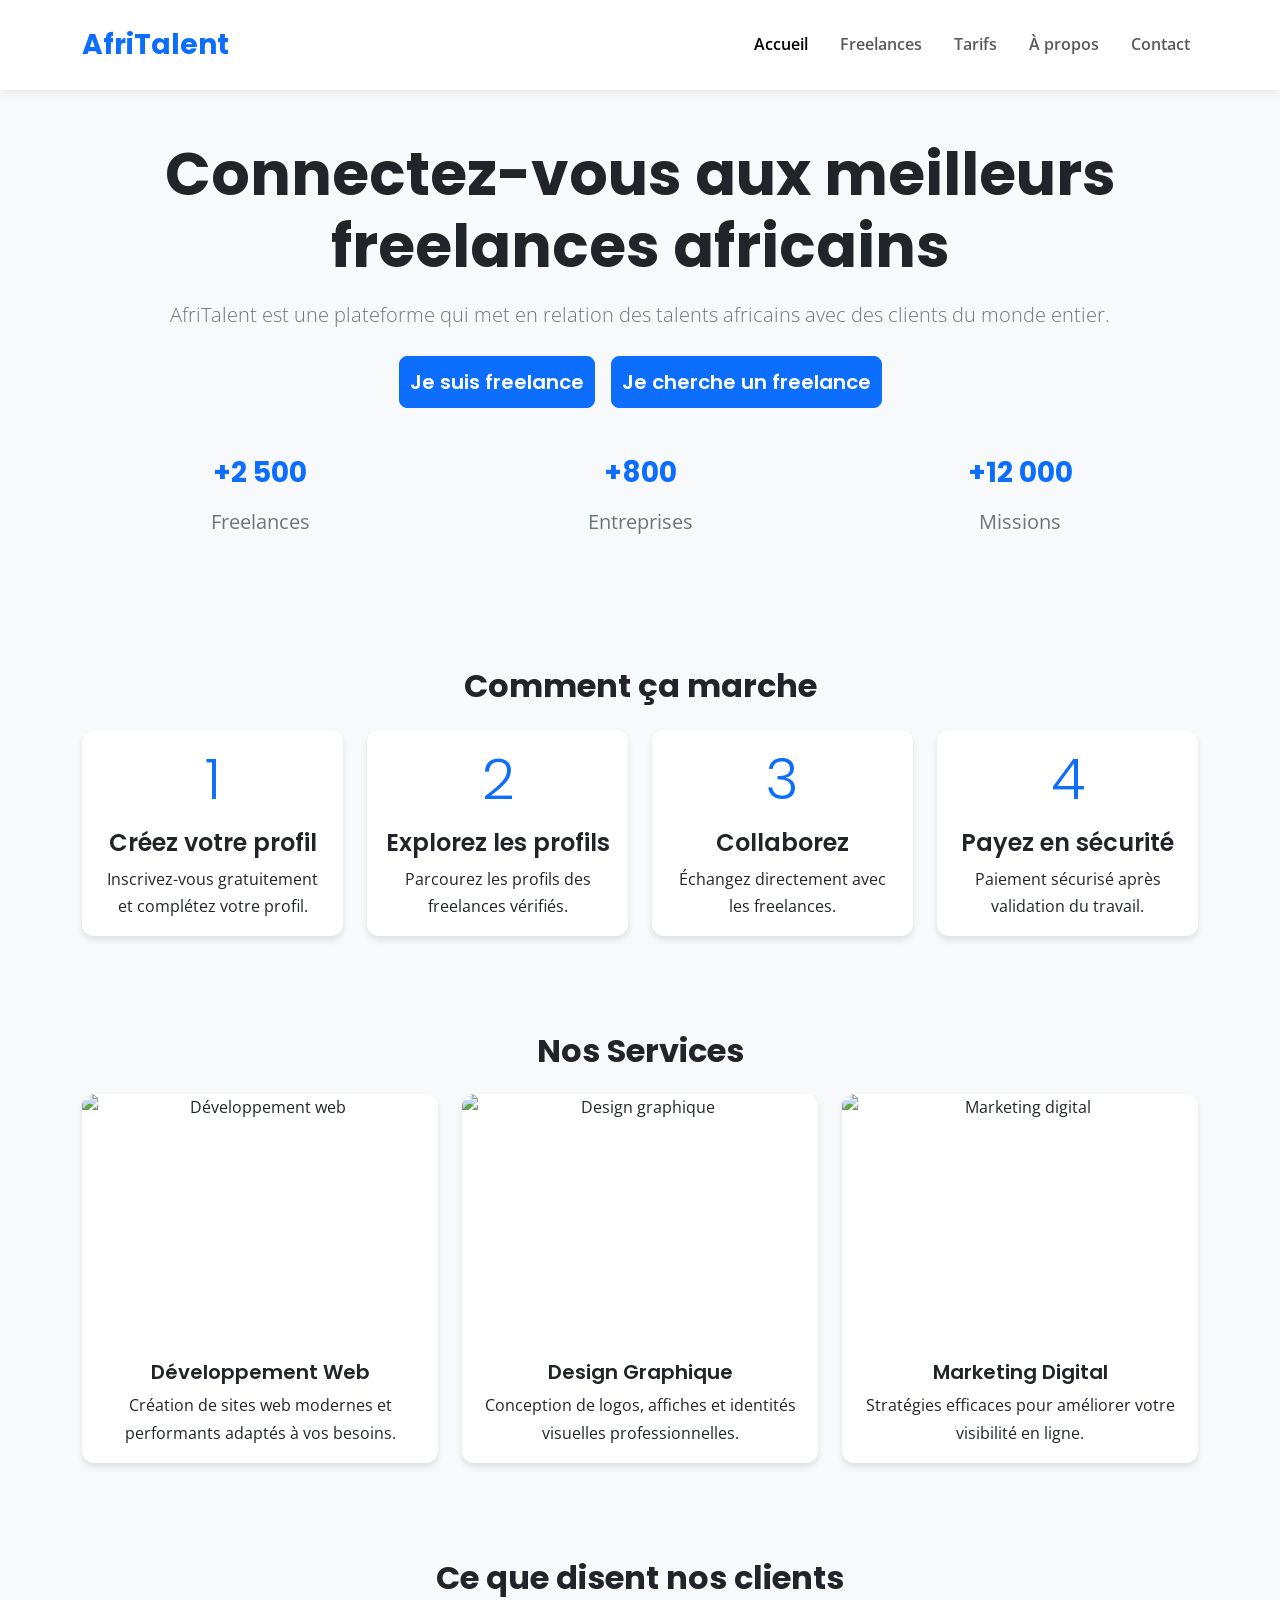
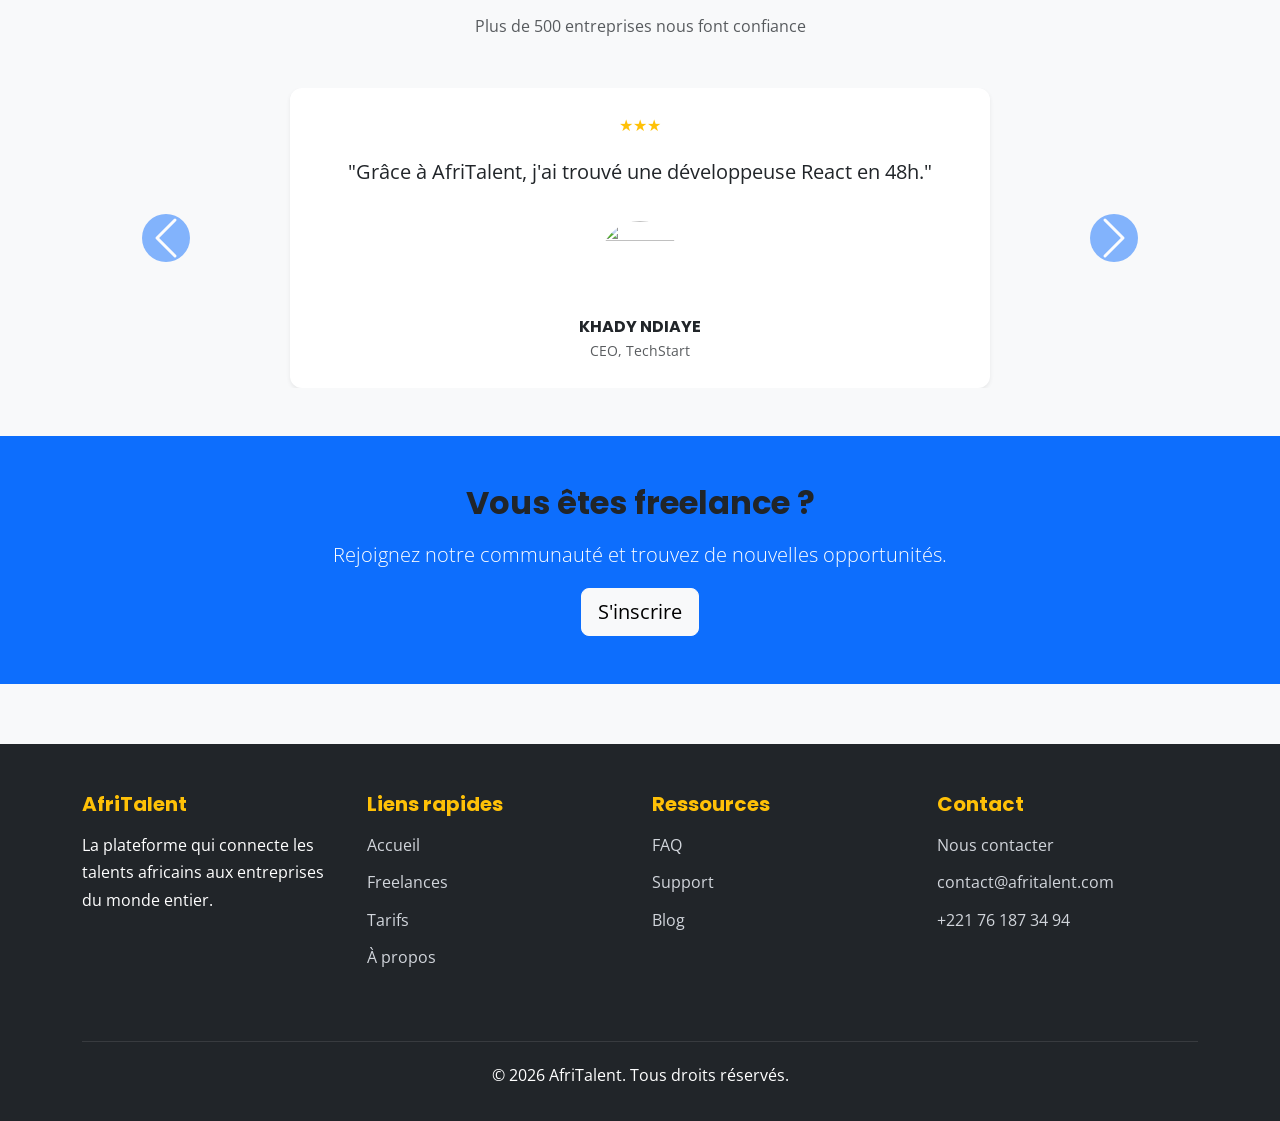
==== commit d7cf209e: "CSS : responsive design mobile et tablette, media queries" ====
--- a/index.html
+++ b/index.html
@@ -11,294 +11,247 @@
 </head>
 <body>
 
-    <header>
-        <nav class="navbar navbar-expand-lg">
-            <div class="container">
-                <a class="navbar-brand fw-bold" href="index.html">AfriTalent</a>
-                <button class="navbar-toggler" type="button" data-bs-toggle="collapse" data-bs-target="#navbarNav">
-                    <span class="navbar-toggler-icon"></span>
+<header>
+    <nav class="navbar navbar-expand-lg">
+        <div class="container">
+            <a class="navbar-brand fw-bold" href="index.html">AfriTalent</a>
+            <button class="navbar-toggler" type="button" data-bs-toggle="collapse" data-bs-target="#navbarNav" aria-label="Menu navigation">
+                <span class="navbar-toggler-icon"></span>
+            </button>
+            <div class="collapse navbar-collapse" id="navbarNav">
+                <ul class="navbar-nav ms-auto">
+                    <li class="nav-item"><a class="nav-link active" href="index.html">Accueil</a></li>
+                    <li class="nav-item"><a class="nav-link" href="freelances.html">Freelances</a></li>
+                    <li class="nav-item"><a class="nav-link" href="tarifs.html">Tarifs</a></li>
+                    <li class="nav-item"><a class="nav-link" href="about.html">À propos</a></li>
+                    <li class="nav-item"><a class="nav-link" href="contact.html">Contact</a></li>
+                </ul>
+            </div>
+        </div>
+    </nav>
+</header>
+
+<main>
+    <!-- HERO -->
+    <section class="hero py-5">
+        <div class="container text-center">
+            <h1>Connectez-vous aux meilleurs freelances africains</h1>
+            <p class="lead mt-3">AfriTalent est une plateforme qui met en relation des talents africains avec des clients du monde entier.</p>
+            
+            <div class="d-flex gap-3 mt-4 justify-content-center flex-wrap">
+                <a href="freelances.html" class="btn btn-primary btn-lg">Je suis freelance</a>
+                <a href="freelances.html" class="btn btn-primary btn-lg">Je cherche un freelance</a>
+            </div>
+
+            <div class="row mt-5 text-center">
+                <div class="col-md-4 mb-3">
+                    <h3 class="fw-bold text-primary">+2 500</h3>
+                    <p class="small">Freelances</p>
+                </div>
+                <div class="col-md-4 mb-3">
+                    <h3 class="fw-bold text-primary">+800</h3>
+                    <p class="small">Entreprises</p>
+                </div>
+                <div class="col-md-4 mb-3">
+                    <h3 class="fw-bold text-primary">+12 000</h3>
+                    <p class="small">Missions</p>
+                </div>
+            </div>
+        </div>
+    </section>
+
+    <!-- COMMENT ÇA MARCHE -->
+    <section class="container py-5">
+        <h2 class="text-center mb-4">Comment ça marche</h2>
+        <div class="row g-4">
+            <div class="col-12 col-md-6 col-lg-3">
+                <div class="card h-100 text-center">
+                    <div class="card-body">
+                        <h3 class="display-4 text-primary mb-3">1</h3>
+                        <h4 class="card-title">Créez votre profil</h4>
+                        <p class="card-text">Inscrivez-vous gratuitement et complétez votre profil.</p>
+                    </div>
+                </div>
+            </div>
+            <div class="col-12 col-md-6 col-lg-3">
+                <div class="card h-100 text-center">
+                    <div class="card-body">
+                        <h3 class="display-4 text-primary mb-3">2</h3>
+                        <h4 class="card-title">Explorez les profils</h4>
+                        <p class="card-text">Parcourez les profils des freelances vérifiés.</p>
+                    </div>
+                </div>
+            </div>
+            <div class="col-12 col-md-6 col-lg-3">
+                <div class="card h-100 text-center">
+                    <div class="card-body">
+                        <h3 class="display-4 text-primary mb-3">3</h3>
+                        <h4 class="card-title">Collaborez</h4>
+                        <p class="card-text">Échangez directement avec les freelances.</p>
+                    </div>
+                </div>
+            </div>
+            <div class="col-12 col-md-6 col-lg-3">
+                <div class="card h-100 text-center">
+                    <div class="card-body">
+                        <h3 class="display-4 text-primary mb-3">4</h3>
+                        <h4 class="card-title">Payez en sécurité</h4>
+                        <p class="card-text">Paiement sécurisé après validation du travail.</p>
+                    </div>
+                </div>
+            </div>
+        </div>
+    </section>
+ 
+    <!-- SERVICES -->
+    <section class="py-5">
+        <div class="container text-center">
+            <h2 class="mb-4">Nos Services</h2>
+            <div class="row g-4">
+                <div class="col-12 col-md-4">
+                    <div class="card h-100">
+                        <img src="images/Qu-est-ce-que-le-developpement-Web.webp" class="img-service" alt="Développement web">
+                        <div class="card-body">
+                            <h5 class="card-title">Développement Web</h5>
+                            <p class="card-text">Création de sites web modernes et performants adaptés à vos besoins.</p>
+                        </div>
+                    </div>
+                </div>
+                <div class="col-12 col-md-4">
+                    <div class="card h-100">
+                        <img src="images/an-abstract-colorful-sphere-digital-illustration-design-concept-ai-generated-free-photo.jpg" class="img-service" alt="Design graphique">
+                        <div class="card-body">
+                            <h5 class="card-title">Design Graphique</h5>
+                            <p class="card-text">Conception de logos, affiches et identités visuelles professionnelles.</p>
+                        </div>
+                    </div>
+                </div>
+                <div class="col-12 col-md-4">
+                    <div class="card h-100">
+                        <img src="images/engaging-professional-digital-marketing-images_1046319-65072.avif" class="img-service" alt="Marketing digital">
+                        <div class="card-body">
+                            <h5 class="card-title">Marketing Digital</h5>
+                            <p class="card-text">Stratégies efficaces pour améliorer votre visibilité en ligne.</p>
+                        </div>
+                    </div>
+                </div>
+            </div>
+        </div>
+    </section>
+
+    <!-- TEMOIGNAGES -->
+    <section class="bg-light py-5">
+        <div class="container">
+            <div class="text-center mb-5">
+                <h2 class="fw-bold">Ce que disent nos clients</h2>
+                <p class="text-muted">Plus de 500 entreprises nous font confiance</p>
+            </div>
+            
+            <div id="temoignagesCarousel" class="carousel slide" data-bs-ride="carousel">
+                <div class="carousel-inner">
+                    <div class="carousel-item active">
+                        <div class="card shadow-sm mx-auto" style="max-width: 700px;">
+                            <div class="card-body text-center p-4">
+                                <div class="mb-3 text-warning">★★★</div>
+                                <p class="card-text fs-5">"Grâce à AfriTalent, j'ai trouvé une développeuse React en 48h."</p>
+                                <img src="images/d4a26e61b49c876663e6c8641ca24936.jpg" class="rounded-circle my-3" width="80" height="80" style="object-fit: cover;">
+                                <h6 class="mb-0 fw-bold">KHADY NDIAYE</h6>
+                                <small class="text-muted">CEO, TechStart</small>
+                            </div>
+                        </div>
+                    </div>
+                    <div class="carousel-item">
+                        <div class="card shadow-sm mx-auto" style="max-width: 700px;">
+                            <div class="card-body text-center p-4">
+                                <div class="mb-3 text-warning">★★★</div>
+                                <p class="card-text fs-5">"La qualité des freelances est exceptionnelle. Résultat au-delà de mes attentes."</p>
+                                <img src="images/images.jpg" class="rounded-circle my-3" width="80" height="80" style="object-fit: cover;">
+                                <h6 class="mb-0 fw-bold">FATY THIOUNE</h6>
+                                <small class="text-muted">Fondatrice, DesignLab</small>
+                            </div>
+                        </div>
+                    </div>
+                    <div class="carousel-item">
+                        <div class="card shadow-sm mx-auto" style="max-width: 700px;">
+                            <div class="card-body text-center p-4">
+                                <div class="mb-3 text-warning">★★★</div>
+                                <p class="card-text fs-5">"Plateforme sérieuse, paiement sécurisé. On a économisé 40% sur notre budget."</p>
+                                <img src="images/images HOMME.jpg" class="rounded-circle my-3" width="100" height="100" style="object-fit: cover;">
+                                <h6 class="mb-0 fw-bold">IBRAHIMA GUISSE</h6>
+                                <small class="text-muted">CTO, Digital</small>
+                            </div>
+                        </div>
+                    </div>
+                </div>
+                <button class="carousel-control-prev" type="button" data-bs-target="#temoignagesCarousel" data-bs-slide="prev" aria-label="précédent">
+                    <span class="carousel-control-prev-icon"></span>
                 </button>
-                <div class="collapse navbar-collapse" id="navbarNav">
-                    <ul class="navbar-nav ms-auto">
-                        
-                        <li class="nav-item"><a class="nav-link active" href="index.html">Accueil</a></li>
-                        <li class="nav-item"><a class="nav-link" href="freelances.html">Freelances</a></li>
-                        <li class="nav-item"><a class="nav-link" href="tarifs.html">Tarifs</a></li>
-                        <li class="nav-item"><a class="nav-link" href="about.html">À propos</a></li>
-                        <li class="nav-item"><a class="nav-link" href="contact.html">Contact</a></li>
-                    </ul>
-                </div>
-            </div>
-        </nav>
-    </header>
-
-    <main>
-
-
-        
-        <section class="hero">
-  <div class="container hero-content">  
+                <button class="carousel-control-next" type="button" data-bs-target="#temoignagesCarousel" data-bs-slide="next" aria-label="suivant">
+                    <span class="carousel-control-next-icon" aria-hidden="true"></span>
+                </button>
+            </div>
+        </div>
+    </section>
+ 
+    <!-- CTA -->
+    <section class="bg-primary text-white text-center py-5">
+        <div class="container">
+            <h2>Vous êtes freelance ?</h2>
+            <p class="lead">Rejoignez notre communauté et trouvez de nouvelles opportunités.</p>
+            <a href="contact.html" class="btn btn-light btn-lg">S'inscrire</a>
+        </div>
+    </section>
+</main>
+
+<footer>
+  <div class="container">
+    <div class="row">
+      
+      <!-- Colonne 1 -->
+      <div class="col-12 col-md-3 mb-4">
+        <h5>AfriTalent</h5>
+        <p>La plateforme qui connecte les talents africains aux entreprises du monde entier.</p>
+      </div>
+      
+      <!-- Colonne 2 -->
+      <div class="col-12 col-md-3 mb-4">
+        <h5>Liens rapides</h5>
+        <ul>
+          <li><a href="index.html">Accueil</a></li>
+          <li><a href="freelances.html">Freelances</a></li>
+          <li><a href="tarifs.html">Tarifs</a></li>
+          <li><a href="about.html">À propos</a></li>
+        </ul>
+      </div>
+      
+      <!-- Colonne 3 -->
+      <div class="col-12 col-md-3 mb-4">
+        <h5>Ressources</h5>
+        <ul>
+          <li><a href="#">FAQ</a></li>
+          <li><a href="#">Support</a></li>
+          <li><a href="#">Blog</a></li>
+        </ul>
+      </div>
+      
+      <!-- Colonne 4 -->
+      <div class="col-12 col-md-3 mb-4">
+        <h5>Contact</h5>
+        <ul>
+          <li><a href="contact.html">Nous contacter</a></li>
+          <li><a href="mailto:contact@afritalent.com">contact@afritalent.com</a></li>
+          <li><a href="tel:+221761873494">+221 76 187 34 94</a></li>
+        </ul>
+      </div>
+      
     </div>
-     <div class=" text-center py-5">
-        
-      <h1>Connectez-vous aux meilleurs freelances africains</h1>
-      
-      <p class="lead mt-3">AfriTalent est une plateforme qui met en relation des talents africains avec des clients du monde entier.
-    </p>
     
-      <div class="d-flex gap-3 mt-4 justify-content-center">
-      <a href="freelances.html" class="btn btn-primary btn-lg">Je suis freelance</a>
-      <a href="freelances.html" class="btn btn-primary btn-lg">Je cherche un freelance</a>
-      </div>
+    <div class="footer-bottom">
+      <p>&copy; 2026 AfriTalent. Tous droits réservés.</p>
     </div>
   </div>
-
-             <div class="hero-stats">
-                <div class="stat">
-    <div class="row mt-5 text-center">
-
-        <div class="col-md-4">
-            <h3 class="fw-bold text-primary">+2 500</h3>
-            <p class="small">Freelances</p>
-        </div>
-
-        <div class="col-md-4">
-            <h3 class="fw-bold text-primary">+800</h3>
-            <p class="small">Entreprises</p>
-        </div>
-
-        <div class="col-md-4">
-            <h3 class="fw-bold text-primary">+12 000</h3>
-            <p class="small">Missions</p>
-      
-</div>
-</div>
-</div>
-</div>
-
-</section>
-
-<!-- ===== BENTO GRID ===== -->
-<div class="bento-grid">
-
-<!-- ===== BENTO CARD 1 ===== -->
-<div class="bento-card">
-    <div class="card h-100">
-        <div class="card-body">
-            <h3 class="h1 text-primary mb-3">1</h3>
-            <h4 class="card-title">Créez votre profil</h4>
-            <p class="card-text">
-                Inscrivez-vous gratuitement et complétez votre profil.
-            </p>
-        </div>
-    </div>
-</div>
-
-<!-- ===== BENTO CARD 2 ===== -->
-<div class="bento-card">
-    <div class="card h-100">
-        <div class="card-body">
-            <h3 class="h1 text-primary mb-3">2</h3>
-            <h4 class="card-title">Explorez les profils</h4>
-            <p class="card-text">
-                Parcourez les profils des freelances vérifiés.
-            </p>
-        </div>
-    </div>
-</div>
-
-<!-- ===== BENTO CARD 3 ===== -->
-<div class="bento-card">
-    <div class="card h-100">
-        <div class="card-body">
-            <h3 class="h1 text-primary mb-3">3</h3>
-            <h4 class="card-title">Collaborez</h4>
-            <p class="card-text">
-                Échangez directement avec les freelances.
-            </p>
-        </div>
-    </div>
-</div>
-
-<!-- ===== BENTO CARD 4 ===== -->
-<div class="bento-card">
-    <div class="card h-100">
-        <div class="card-body">
-            <h3 class="h1 text-primary mb-3">4</h3>
-            <h4 class="card-title">Payez en sécurité</h4>
-            <p class="card-text">
-                Paiement sécurisé après validation du travail.
-            </p>
-        </div>
-    </div>
-</div>
-
-</div>
- 
-        <!-- ======= SERVICES SECTION ======= -->
-        <section class="py-5">
-            <div class="container text-center">
-                <h2 class="mb-4">Nos Services</h2>
-                <div class="row">
-                    <div class="col-md-4 mb-4">
-                        <div class="card">
-                            <img src="C:\Users\hp\Desktop\Cours HTML\SEYE-AissatouNdir-AfriTalent\Images\Qu-est-ce-que-le-developpement-Web.webp" class="img-service" alt="Développement web">
-                            <div class="card-body">
-                                <h5 class="card-title">Développement Web</h5>
-                                <p class="card-text">Création de sites web modernes et performants adaptés à vos besoins.</p>
-                            </div>
-                        </div>
-                    </div>
-
-                    <div class="col-md-4 mb-4">
-                        <div class="card">
-                            <img src="C:\Users\hp\Desktop\Cours HTML\SEYE-AissatouNdir-AfriTalent\Images\an-abstract-colorful-sphere-digital-illustration-design-concept-ai-generated-free-photo.jpg" class="img-service" alt="Design graphique">
-                            <div class="card-body">
-                                <h5 class="card-title">Design Graphique</h5>
-                                <p class="card-text">Conception de logos, affiches et identités visuelles professionnelles.</p>
-                            </div>
-                        </div>
-                    </div>
-                    <div class="col-md-4 mb-4">
-                        <div class="card">
-                            <img src="C:\Users\hp\Desktop\Cours HTML\SEYE-AissatouNdir-AfriTalent\Images\engaging-professional-digital-marketing-images_1046319-65072.avif" class="img-service" alt="Marketing digital">
-                            <div class="card-body">
-                                <h5 class="card-title">Marketing Digital</h5>
-                                <p class="card-text">Stratégies efficaces pour améliorer votre visibilité en ligne.</p>
-                            </div>
-                        </div>
-                    </div>
-                </div>
-            </div>
-        </section>
-
-    
-   <section class="bg-light py-5">
-            <div class="container">
-                <div class="text-center mb-5">
-                    <h2 class="fw-bold">Ce que disent nos clients</h2>
-                    <p class="text-muted">Plus de 500 entreprises nous font confiance</p>
-                </div>
-                
-                <div id="temoignagesCarousel" class="carousel slide" data-bs-ride="carousel">
-                    <div class="carousel-inner">
-                        
-                        <div class="carousel-item active">
-                            <div class="card shadow-sm mx-auto" style="max-width: 700px;">
-                                <div class="card-body text-center p-4">
-                                    <div class="mb-3 text-warning">★★★</div>
-                                    <p class="card-text fs-5">"Grâce à AfriTalent, j'ai trouvé une développeuse React en 48h."</p>
-                                    <img src="C:\Users\hp\Desktop\Cours HTML\SEYE-AissatouNdir-AfriTalent\Images\d4a26e61b49c876663e6c8641ca24936.jpg" class="rounded-circle my-3" width="80" height="80" style="object-fit: cover;">
-                                    <h6 class="mb-0 fw-bold">KHADY NDIAYE</h6>
-                                    <small class="text-muted">CEO, TechStart</small>
-                                </div>
-                            </div>
-                        </div>
-
-                        <div class="carousel-item">
-                            <div class="card shadow-sm mx-auto" style="max-width: 700px;">
-                                <div class="card-body text-center p-4">
-                                    <div class="mb-3 text-warning">★★★</div>
-                                    <p class="card-text fs-5">"La qualité des freelances est exceptionnelle. Résultat au-delà de mes attentes."</p>
-                                    <img src="C:\Users\hp\Desktop\Cours HTML\SEYE-AissatouNdir-AfriTalent\Images\images.jpg" class="rounded-circle my-3" width="80" height="80" style="object-fit: cover;">
-                                    <h6 class="mb-0 fw-bold">FATY THIOUNE</h6>
-                                    <small class="text-muted">Fondatrice, DesignLab</small>
-                                </div>
-                            </div>
-                        </div>
-
-                        <div class="carousel-item">
-                            <div class="card shadow-sm mx-auto" style="max-width: 700px;">
-                                <div class="card-body text-center p-4">
-                                    <div class="mb-3 text-warning">★★★</div>
-                                    <p class="card-text fs-5">"Plateforme sérieuse, paiement sécurisé. On a économisé 40% sur notre budget."</p>
-                                    <img src="C:\Users\hp\Desktop\Cours HTML\SEYE-AissatouNdir-AfriTalent\Images\images HOMME.jpg" class="rounded-circle my-3" width="80" height="80" style="object-fit: cover;">
-                                    <h6 class="mb-0 fw-bold">IBRAHIMA GUISSE</h6>
-                                    <small class="text-muted">CTO, Digital</small>
-                                </div>
-                            </div>
-                        </div>
-
-                    </div>
-
-                    <button class="carousel-control-prev" type="button" data-bs-target="#temoignagesCarousel" data-bs-slide="prev">
-                        <span class="carousel-control-prev-icon"></span>
-                    </button>
-                    <button class="carousel-control-next" type="button" data-bs-target="#temoignagesCarousel" data-bs-slide="next">
-                        <span class="carousel-control-next-icon"></span>
-                    </button>
-                </div>
-            </div>
-        </section>
- 
-       
-        <section class="bg-primary text-white text-center py-5">
-            <div class="container">
-                <h2>Vous êtes freelance ?</h2>
-                <p class="lead"> Rejoignez notre communauté et trouvez de nouvelles opportunités.</p>
-                <a href="contact.html" class="btn btn-light btn-lg">S'inscrire</a>
-            </div>
-        </section>
-    </main>
-
-    
-   
-<footer>
-    <div class="container">
-        <div class="row">
-            
-            <div class="col-md-3">
-                <h5>AfriTalent</h5>
-                <p>La plateforme qui connecte les talents africains aux entreprises du monde entier.</p>
-            </div>
-            
-    
-            <div class="col-md-3">
-                <h5>Liens rapides</h5>
-                <ul>
-                    <li><a href="index.html">Accueil</a></li>
-                    <li><a href="freelances.html">Freelances</a></li>
-                    <li><a href="tarifs.html">Tarifs</a></li>
-                    <li><a href="about.html">À propos</a></li>
-                </ul>
-            </div>
-            
-        
-            <div class="col-md-3">
-                <h5>Ressources</h5>
-                <ul>
-                   
-                    <li><a href="#">FAQ</a></li>
-                    <li><a href="#">Support</a></li>
-                </ul>
-            </div>
-            
-            
-            <div class="col-md-3">
-                <h5>Contact</h5>
-                <ul>
-                    <li><a href="contact.html">Nous contacter</a></li>
-                    <li><a href="mailto:contact@afritalent.com">contact@afritalent.com</a></li>
-                    <li><a href="tel:+22176 187 34 94">+221 76 187 34 94</a></li>
-                </ul>
-            </div>
-        </div>
-        
-        
-        <div class="footer-bottom">
-            <p>&copy; 2026 AfriTalent. Tous droits réservés.</p>
-        </div>
-    </div>
-  
 </footer>
-    <script src="https://cdn.jsdelivr.net/npm/bootstrap@5.3.3/dist/js/bootstrap.bundle.min.js"></script>
+
+<script src="https://cdn.jsdelivr.net/npm/bootstrap@5.3.3/dist/js/bootstrap.bundle.min.js"></script>
 </body>
 </html>
-
-
-
-
-
-
-
-
--- a/css/style.css
+++ b/css/style.css
@@ -15,24 +15,24 @@
     --espacement-lg: 32px;
 }
 
-
-
 * {
     margin: 0;
     padding: 0;
     box-sizing: border-box;
 }
-
-
 
 body {
     font-family: var(--police-texte);
     color: var(--couleur-sombre);
     line-height: 1.7;
     background-color: var(--couleur-claire);
-}
-
-
+    overflow-x: hidden;
+}
+
+img {
+    max-width: 100%;
+    height: auto;
+}
 
 h1,h2,h3,h4,h5,h6 {
     font-family: var(--police-titres);
@@ -41,7 +41,6 @@
     margin-bottom: var(--espacement-md);
 }
 
-
 a {
     color: var(--couleur-primaire);
     text-decoration: none;
@@ -51,8 +50,7 @@
     color: var(--couleur-sombre);
 }
 
-
-
+/* ===== NAVBAR ===== */
 .navbar {
     padding: var(--espacement-md) 0;
     background: white;
@@ -62,7 +60,7 @@
     font-family: var(--police-titres);
     font-weight: 700;
     font-size: 1.75rem;
-    color: var(--couleur-primaire) ;
+    color: var(--couleur-primaire) !important;
 }
 .nav-link {
     font-weight: 600;
@@ -73,26 +71,18 @@
     color: var(--couleur-primaire);
 }
 
+/* ===== HERO ===== */
 .hero-content {
     display: grid;
     grid-template-columns: 2fr 1fr;
     gap: 3rem;
     align-items: center;
 }
-
 .hero-stats {
     display: grid;
     gap: 2rem;
     text-align: center;
 }
-
-@media (max-width: 768px) {
-    .hero-content {
-        grid-template-columns: 1fr;
-        text-align: center;
-    }
-}
-
 .hero h1 {
     font-size: 60px;
     line-height: 1.2;
@@ -101,9 +91,6 @@
     font-size: 20px;
     color: #6c757d;
 }
-
-
-
 .stat h3 {
     font-size: 35px;
     font-weight: bold;
@@ -115,63 +102,47 @@
     color: #6c757d;
 }
 
-@media (max-width: 768px) {
-    .hero-content {
-        grid-template-columns: 1fr;
-    }
-    .hero h1 {
-        font-size: 40px;
-    }
-    .hero-stats {
-        align-self: stretch; 
-        text-align: center;
-    }
-}
-
+/* ===== CARTES ===== */
 .card {
-  border-radius: 12px;
-  border: none;
-  transition: transform 0.25s ease, box-shadow 0.25s ease;
-}
-
+    border: none;
+    border-radius: var(--rayon-bordure);
+    box-shadow: var(--ombre-carte);
+    transition: transform 0.25s ease, box-shadow 0.25s ease;
+    overflow: hidden;
+}
 .card:hover {
-  transform: translateY(-6px);
-  box-shadow: 0 12px 24px rgba(0,0,0,0.12);
-}
-
+    transform: translateY(-6px);
+    box-shadow: 0 12px 24px rgba(0,0,0,0.12);
+}
 .card-img-top {
-  height: 240px;
-  object-fit: cover;
-  border-top-left-radius: 12px;
-  border-top-right-radius: 12px;
-}
-
+    height: 240px;
+    object-fit: cover;
+    border-top-left-radius: var(--rayon-bordure);
+    border-top-right-radius: var(--rayon-bordure);
+}
 .card-title {
-  font-weight: 600;
-}
-
+    font-weight: 600;
+}
 .btn-primary {
-  border-radius: 8px;
-  font-weight: 600;
-  padding: 10px;
-}
-
+    background-color: var(--couleur-primaire);
+    border-color: var(--couleur-primaire);
+    font-family: var(--police-titres);
+    font-weight: 600;
+    border-radius: 8px;
+    padding: 10px;
+}
 .badge.bg-secondary {
-  font-size: 0.75rem;
-  padding: 5px 10px;
-  margin-right: 4px;
-  margin-bottom: 4px;
-}
- .hero-content {
-  display: grid;
-  grid-template-columns: 2fr 1fr;
-  align-items: center;
-  gap: 3rem;
-}
- .bento-grid {
-  display: grid;
-  grid-template-columns: repeat(2,1fr);
-  gap: 20px;
+    font-size: 0.75rem;
+    padding: 5px 10px;
+    margin-right: 4px;
+    margin-bottom: 4px;
+}
+
+/* ===== BENTO GRID ===== */
+.bento-grid {
+    display: grid;
+    grid-template-columns: repeat(2,1fr);
+    gap: 20px;
 }
 .bento-card {
     background: white;
@@ -190,80 +161,32 @@
     font-size: 50px;
     color: var(--couleur-primaire);
 }
-@media (max-width: 768px) {
-    .bento-grid {
-        grid-template-columns: 1fr;
-    }
-    .bento-large {
-        grid-row: span 1;
-    }
-
-
-}
-
+
+/* ===== IMAGES ===== */
 .img-freelance {
     width: 100%;
     height: var(--hauteur-img-freelance);
     object-fit: cover;
     border-radius: var(--rayon-bordure);
 }
-.img-freelance {
-    width: 100%;
-    height: 240px;
-    object-fit: cover;
-}
-@media(min-width: 992px) {
-    .img-freelance { height: 320px; }
-}
 .img-service {
     width: 100%;
-    height: 220px;
-    object-fit: cover;
-    border-radius: var(--rayon-bordure);
+    height: 250px;
+    object-fit: cover;
+    border-radius: var(--rayon-bordure)var(--rayon-bordure)0 0;
     transition: transform 0.4s ease;
-}
-
-.card {
-    border: none;
-    border-radius: var(--rayon-bordure);
-    box-shadow: var(--ombre-carte);
-    transition: 0.3s;
-    overflow: hidden;
-}
-.card:hover {
-    transform: translateY(-10px);
-    box-shadow: 0 10px 20px rgba(0,0,0,0.15);
-}
-
-
-.service-card {
-    transition: transform 0.3s ease, box-shadow 0.3s ease;
-}
-.service-card:hover {
-    transform: translateY(-8px);
-    box-shadow: 0 12px 24px rgba(0,0,0,0.15);
 }
 .service-card:hover .img-service {
     transform: scale(1.05);
 }
 
-
-.btn-primary {
-    background-color: var(--couleur-primaire);
-    border-color: var(--couleur-primaire);
-    font-family: var(--police-titres);
-    font-weight: 600;
-}
-
-
-.carousel-control-prev-icon,
-.carousel-control-next-icon {
-    background-color: var(--couleur-primaire);
-    border-radius: 50%;
-    padding: 1.5rem;
-}
-
-
+/* ===== ABOUT TEAM ===== */
+.about-team .card-img-top {
+    height: 220px;
+    object-fit: cover;
+}
+
+/* ===== MAP & CAROUSEL ===== */
 .map-fixe {
     width: 100%;
     height: 300px;
@@ -271,8 +194,14 @@
     border-radius: var(--rayon-bordure);
     box-shadow: var(--ombre-carte);
 }
-
-
+.carousel-control-prev-icon,
+.carousel-control-next-icon {
+    background-color: var(--couleur-primaire);
+    border-radius: 50%;
+    padding: 1.5rem;
+}
+
+/* ===== FOOTER ===== */
 footer {
     background-color: var(--couleur-sombre);
     color: white;
@@ -302,17 +231,31 @@
     text-align: center;
 }
 
-
-@media(max-width:768px) {
+/* ===== RESPONSIVE MOBILE ===== */
+@media (max-width: 768px) {
     :root {
         --hauteur-img-freelance: 240px;
     }
-}
-
-
-
-
-
-
-
-
+    
+    .hero-content,
+    .bento-grid {
+        grid-template-columns: 1fr;
+        text-align: center;
+    }
+    
+    .hero h1 {
+        font-size: 40px;
+    }
+    
+    .bento-large {
+        grid-row: span 1;
+    }
+    
+    footer .col-12 {
+        text-align: center;
+    }
+    
+    .card-img-top {
+        height: 200px;
+    }
+}
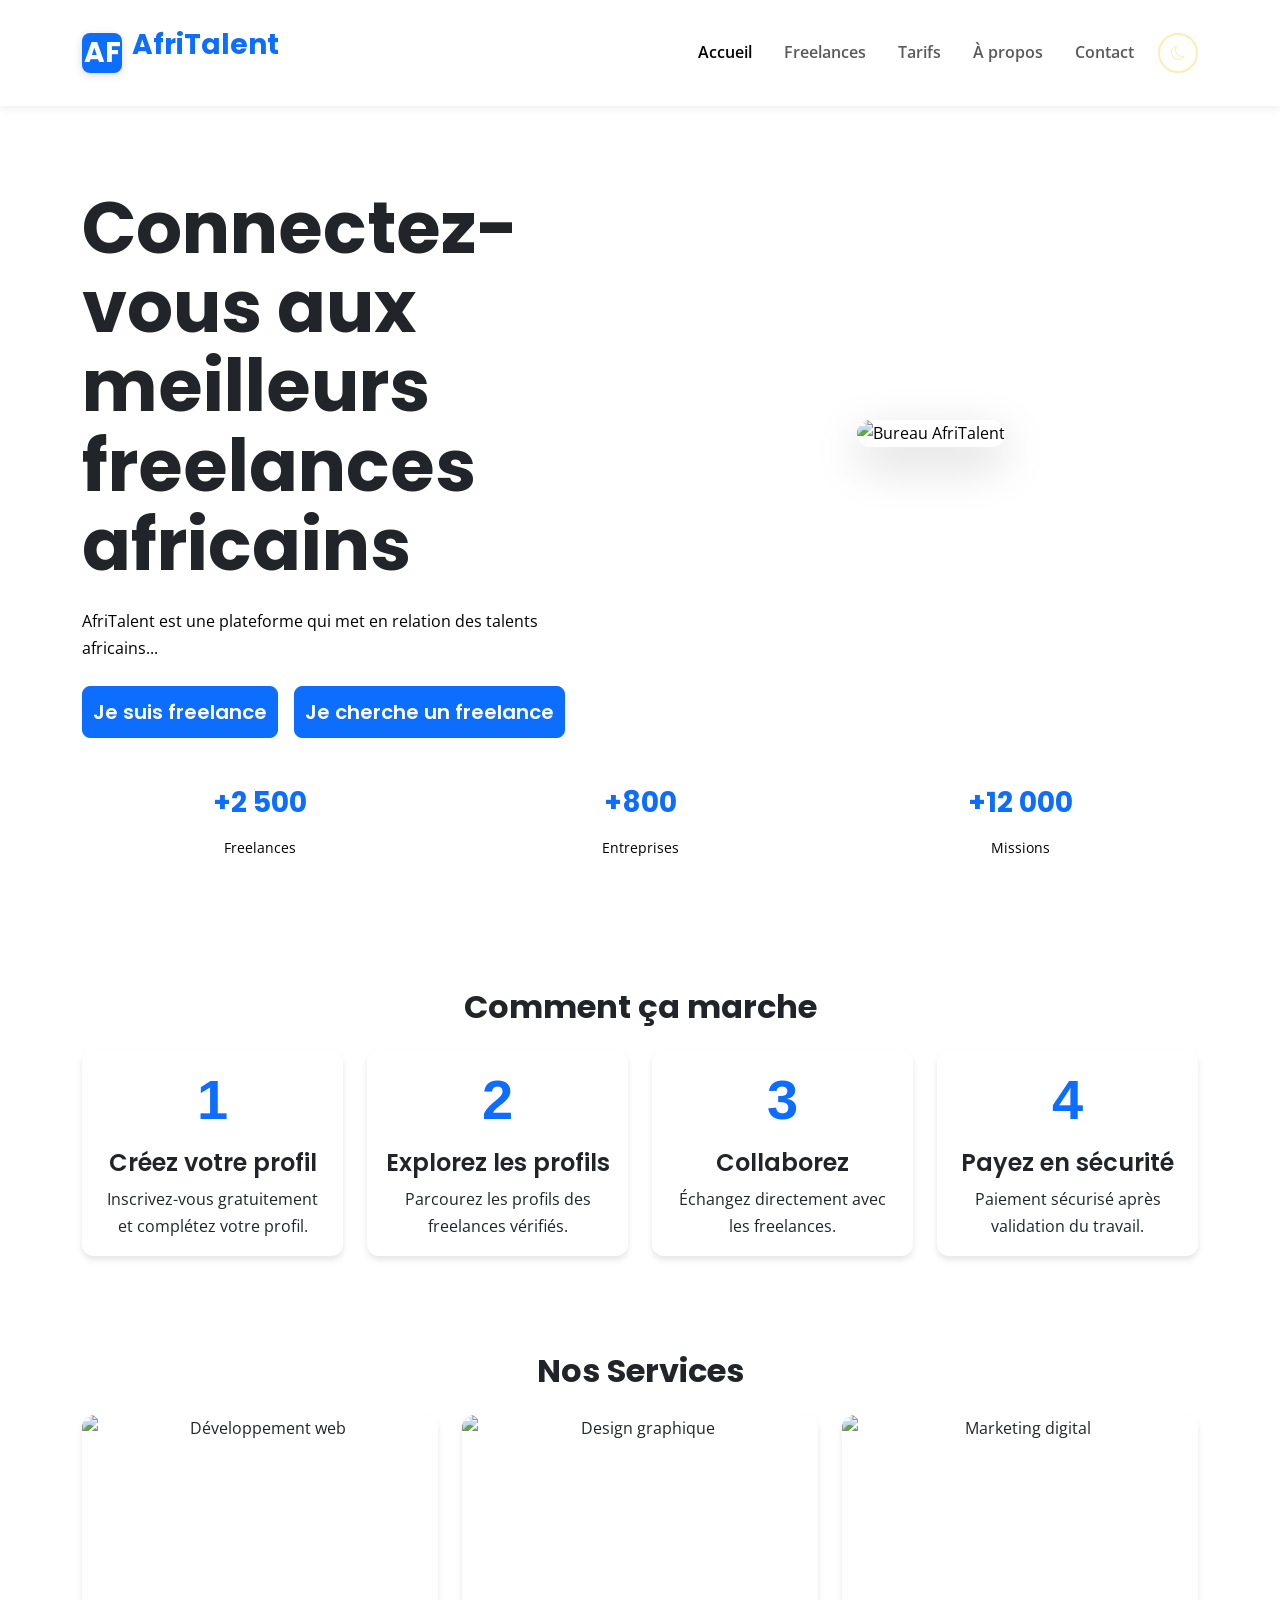
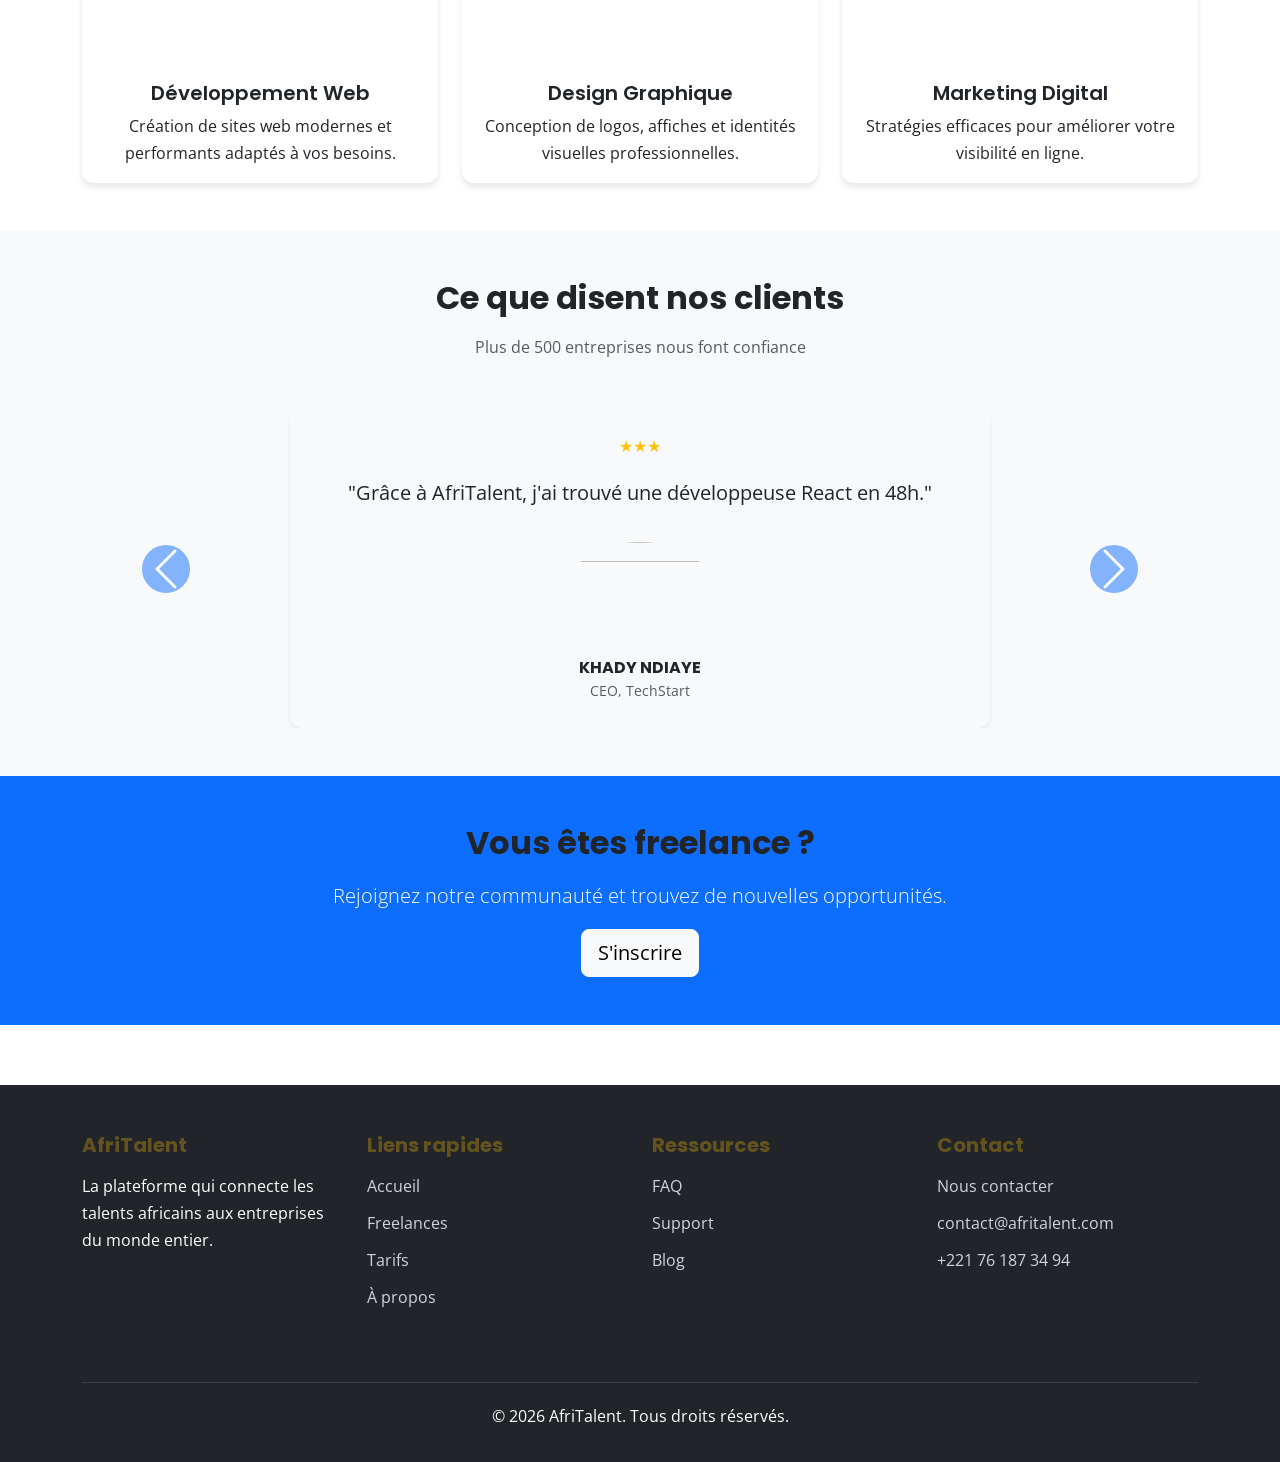
==== commit 8fe572cb: ": JS : dark mode avec localStorage, navbar dynamique au scroll" ====
--- a/index.html
+++ b/index.html
@@ -5,26 +5,35 @@
     <meta name="viewport" content="width=device-width, initial-scale=1.0">
     <title>AfriTalent - Accueil</title>
  
-    <link href="https://cdn.jsdelivr.net/npm/bootstrap@5.3.0/dist/css/bootstrap.min.css" rel="stylesheet">
+    <link href="https://cdn.jsdelivr.net/npm/bootstrap@5.3.3/dist/css/bootstrap.min.css" rel="stylesheet">
+    <link rel="stylesheet" href="https://cdn.jsdelivr.net/npm/bootstrap-icons@1.11.3/font/bootstrap-icons.css">
     <link href="https://fonts.googleapis.com/css2?family=Poppins:wght@600;700&family=Open+Sans:wght@400;600&display=swap" rel="stylesheet">
     <link rel="stylesheet" href="css/style.css">
 </head>
 <body>
 
 <header>
-    <nav class="navbar navbar-expand-lg">
+    <nav class="navbar navbar-expand-lg fixed-top">
         <div class="container">
-            <a class="navbar-brand fw-bold" href="index.html">AfriTalent</a>
+            <a class="navbar-brand afritalent-logo" href="#">
+    <div class="logo-box">AF</div>
+    <p>AfriTalent</p>
+</a> 
             <button class="navbar-toggler" type="button" data-bs-toggle="collapse" data-bs-target="#navbarNav" aria-label="Menu navigation">
                 <span class="navbar-toggler-icon"></span>
             </button>
             <div class="collapse navbar-collapse" id="navbarNav">
-                <ul class="navbar-nav ms-auto">
+                <ul class="navbar-nav ms-auto align-items-lg-center">
                     <li class="nav-item"><a class="nav-link active" href="index.html">Accueil</a></li>
                     <li class="nav-item"><a class="nav-link" href="freelances.html">Freelances</a></li>
                     <li class="nav-item"><a class="nav-link" href="tarifs.html">Tarifs</a></li>
                     <li class="nav-item"><a class="nav-link" href="about.html">À propos</a></li>
                     <li class="nav-item"><a class="nav-link" href="contact.html">Contact</a></li>
+                    <li class="nav-item ms-3">
+  <button id="theme-toggle" class="btn btn-outline-secondary btn-sm" aria-label="Basculer mode sombre">
+  <i class="bi bi-moon"></i>
+</button>
+</li>
                 </ul>
             </div>
         </div>
@@ -32,18 +41,39 @@
 </header>
 
 <main>
-    <!-- HERO -->
-    <section class="hero py-5">
-        <div class="container text-center">
-            <h1>Connectez-vous aux meilleurs freelances africains</h1>
-            <p class="lead mt-3">AfriTalent est une plateforme qui met en relation des talents africains avec des clients du monde entier.</p>
-            
-            <div class="d-flex gap-3 mt-4 justify-content-center flex-wrap">
-                <a href="freelances.html" class="btn btn-primary btn-lg">Je suis freelance</a>
-                <a href="freelances.html" class="btn btn-primary btn-lg">Je cherche un freelance</a>
-            </div>
-
-            <div class="row mt-5 text-center">
+   
+       <section class="container py-5">
+    <div class="row align-items-center g-5">
+
+        <!-- TEXTE -->
+        <div class="col-lg-6">
+            <h1 class="fw-bold display-4 mb-4 hero-title">
+                Connectez-vous aux meilleurs freelances africains
+            </h1>
+
+            <p>
+                AfriTalent est une plateforme qui met en relation des talents africains...
+            </p>
+
+            <div class="d-flex gap-3 mt-4 flex-wrap">
+                <a href="freelances.html" class="btn btn-primary btn-lg">
+                    Je suis freelance
+                </a>
+                <a href="freelances.html" class="btn btn-primary btn-lg">
+                    Je cherche un freelance
+                </a>
+            </div>
+        </div>
+
+        <!-- IMAGE -->
+        <div class="col-lg-6 text-center">
+            <img src="images/WhatsApp Image 2026-06-07 at 21.58.46.jpeg"
+                 class="img-fluid rounded-4 shadow-lg hero-image"
+                 alt="Bureau AfriTalent">
+        </div>
+
+    </div>
+    <div class="row mt-5 text-center">
                 <div class="col-md-4 mb-3">
                     <h3 class="fw-bold text-primary">+2 500</h3>
                     <p class="small">Freelances</p>
@@ -59,7 +89,7 @@
             </div>
         </div>
     </section>
-
+    
     <!-- COMMENT ÇA MARCHE -->
     <section class="container py-5">
         <h2 class="text-center mb-4">Comment ça marche</h2>
@@ -67,6 +97,7 @@
             <div class="col-12 col-md-6 col-lg-3">
                 <div class="card h-100 text-center">
                     <div class="card-body">
+                        
                         <h3 class="display-4 text-primary mb-3">1</h3>
                         <h4 class="card-title">Créez votre profil</h4>
                         <p class="card-text">Inscrivez-vous gratuitement et complétez votre profil.</p>
@@ -154,7 +185,7 @@
                             <div class="card-body text-center p-4">
                                 <div class="mb-3 text-warning">★★★</div>
                                 <p class="card-text fs-5">"Grâce à AfriTalent, j'ai trouvé une développeuse React en 48h."</p>
-                                <img src="images/d4a26e61b49c876663e6c8641ca24936.jpg" class="rounded-circle my-3" width="80" height="80" style="object-fit: cover;">
+                                <img src="images/d4a26e61b49c876663e6c8641ca24936.jpg" class="rounded-circle my-3" width="150" height="100" style="object-fit: cover;">
                                 <h6 class="mb-0 fw-bold">KHADY NDIAYE</h6>
                                 <small class="text-muted">CEO, TechStart</small>
                             </div>
@@ -165,7 +196,7 @@
                             <div class="card-body text-center p-4">
                                 <div class="mb-3 text-warning">★★★</div>
                                 <p class="card-text fs-5">"La qualité des freelances est exceptionnelle. Résultat au-delà de mes attentes."</p>
-                                <img src="images/images.jpg" class="rounded-circle my-3" width="80" height="80" style="object-fit: cover;">
+                                <img src="images/images.jpg" class="rounded-circle my-3" width="150" height="100" style="object-fit: cover;">
                                 <h6 class="mb-0 fw-bold">FATY THIOUNE</h6>
                                 <small class="text-muted">Fondatrice, DesignLab</small>
                             </div>
@@ -176,7 +207,7 @@
                             <div class="card-body text-center p-4">
                                 <div class="mb-3 text-warning">★★★</div>
                                 <p class="card-text fs-5">"Plateforme sérieuse, paiement sécurisé. On a économisé 40% sur notre budget."</p>
-                                <img src="images/images HOMME.jpg" class="rounded-circle my-3" width="100" height="100" style="object-fit: cover;">
+                                <img src="images/images HOMME.jpg" class="rounded-circle my-3" width="150" height="100" style="object-fit: cover;">
                                 <h6 class="mb-0 fw-bold">IBRAHIMA GUISSE</h6>
                                 <small class="text-muted">CTO, Digital</small>
                             </div>
@@ -250,8 +281,14 @@
       <p>&copy; 2026 AfriTalent. Tous droits réservés.</p>
     </div>
   </div>
+  <button id="back-to-top" class="btn btn-primary">
+  <i class="bi bi-arrow-up"></i>
+</button>
 </footer>
 
 <script src="https://cdn.jsdelivr.net/npm/bootstrap@5.3.3/dist/js/bootstrap.bundle.min.js"></script>
+<script src="js/main.js"></script>
 </body>
 </html>
+
+
--- a/css/style.css
+++ b/css/style.css
@@ -1,8 +1,8 @@
 :root {
-    --couleur-primaire: #0d6efd;
+    --couleur-primaire:#0d6efd;
     --couleur-sombre: #212529;
     --couleur-claire: #f8f9fa;
-    --couleur-accent: #ffc107;
+    --couleur-accent: #ffc1074d;
 
     --police-titres: 'Poppins', sans-serif;
     --police-texte: 'Open Sans', sans-serif;
@@ -20,13 +20,19 @@
     padding: 0;
     box-sizing: border-box;
 }
-
 body {
     font-family: var(--police-texte);
-    color: var(--couleur-sombre);
+    color: var(--text-color);
+    background-color: var(--bg-color);
+    padding-top: 80px;
     line-height: 1.7;
-    background-color: var(--couleur-claire);
-    overflow-x: hidden;
+    transition: background-color 0.3s ease, color 0.3s ease;
+}
+body { 
+    padding-top: 80px; 
+    background-color: var(--bg-color);
+    color: var(--text-color);
+    transition: background-color 0.3s ease, color 0.3s ease;
 }
 
 img {
@@ -50,17 +56,17 @@
     color: var(--couleur-sombre);
 }
 
-/* ===== NAVBAR ===== */
+
 .navbar {
     padding: var(--espacement-md) 0;
-    background: white;
+    background:white;
     box-shadow: 0 2px 10px rgba(0,0,0,0.08);
 }
 .navbar-brand {
     font-family: var(--police-titres);
     font-weight: 700;
     font-size: 1.75rem;
-    color: var(--couleur-primaire) !important;
+    color: var(--couleur-primaire);
 }
 .nav-link {
     font-weight: 600;
@@ -71,7 +77,8 @@
     color: var(--couleur-primaire);
 }
 
-/* ===== HERO ===== */
+
+
 .hero-content {
     display: grid;
     grid-template-columns: 2fr 1fr;
@@ -102,7 +109,7 @@
     color: #6c757d;
 }
 
-/* ===== CARTES ===== */
+
 .card {
     border: none;
     border-radius: var(--rayon-bordure);
@@ -138,7 +145,7 @@
     margin-bottom: 4px;
 }
 
-/* ===== BENTO GRID ===== */
+
 .bento-grid {
     display: grid;
     grid-template-columns: repeat(2,1fr);
@@ -162,7 +169,7 @@
     color: var(--couleur-primaire);
 }
 
-/* ===== IMAGES ===== */
+
 .img-freelance {
     width: 100%;
     height: var(--hauteur-img-freelance);
@@ -180,13 +187,13 @@
     transform: scale(1.05);
 }
 
-/* ===== ABOUT TEAM ===== */
+
 .about-team .card-img-top {
     height: 220px;
     object-fit: cover;
 }
 
-/* ===== MAP & CAROUSEL ===== */
+
 .map-fixe {
     width: 100%;
     height: 300px;
@@ -258,4 +265,303 @@
     .card-img-top {
         height: 200px;
     }
+}
+.navbar {
+       padding: var(--espacement-md) 0;
+       background: white;
+       box-shadow: 0 2px 10px rgba(0,0,0,0.08);
+       transition: padding 0.3s;
+   }
+   @media (max-width: 768px) {
+       .navbar {
+           padding: 12px 0;
+       }
+   }
+   
+   
+.hero-img {
+    max-width: 500px;
+    width: 100%;
+    display: block;
+    margin: auto;
+}
+
+@media (min-width: 992px) {
+    .hero-section {
+        min-height: 70vh;
+        display: flex;
+        align-items: center;
+    }
+}
+.hero-section{
+    background:#111827;
+    min-height:80vh;
+    display:flex;
+    align-items:center;
+    padding:80px 0;
+}
+
+.hero-title{
+    font-size: 4.5rem; 
+    margin-top: 60px;  
+    line-height: 1.1;
+    font-weight: 700;
+}
+
+.hero-text{
+    color:#d1d5db;
+    font-size:1.2rem;
+    margin:25px 0;
+}
+
+.hero-image{
+    width:200%;
+    max-width:600px;
+    border-radius:20px;
+    box-shadow:0 20px 40px rgba(0,0,0,.3);
+}
+
+.hero-section .btn-primary{
+    padding:15px 30px;
+    border-radius:12px;
+}
+
+@media (max-width:768px){
+
+    .hero-section{
+        text-align:center;
+        min-height:auto;
+        padding:60px 0;
+    }
+
+    .hero-title{
+        font-size:2.5rem;
+    
+    }
+    .hero-image{
+    width: 80%;
+    max-width: 400px;
+    margin: auto;
+    display: block;
+}
+}
+.afritalent-logo{
+    display:flex;
+    align-items:center;
+    gap:10px;
+    text-decoration:none;
+}
+
+.logo-box{
+    width:32px;
+    height:32px;
+    background:white;
+    border-radius:8px;
+    display:flex;
+    justify-content:center;
+    align-items:center;
+    font-family:'Poppins', sans-serif;
+    font-weight:700;
+    color:black;
+    box-shadow:0 2px 8px rgba(0,0,0,0.15);
+}
+.afritalent-logo { display: flex; align-items: center; gap: 10px; text-decoration: none; }
+.logo-box { 
+    width: 40px; height: 40px; 
+    background: var(--couleur-primaire); 
+    color: white; 
+    display: flex; align-items: center; justify-content: center;
+    font-weight: 700; border-radius: 8px;
+}
+
+/* DARK MODE */
+[data-theme="dark"] {
+    --bg-color: #121212;
+    --text-color: #e0e0e0;
+    --nav-bg: rgba(30,30,30,0.8);
+    --card-bg: #1e1e1e;
+}
+
+body {
+    background-color: var(--bg-color);
+    color: var(--text-color);
+    transition: background-color 0.3s ease, color 0.3s ease;
+    padding-top: 80px; 
+}
+
+.navbar {
+    background: var(--nav-bg);
+    backdrop-filter: blur(10px);
+    padding: 1rem 0;
+    transition: all 0.3s ease;
+}
+.navbar-scrolled {
+    padding: 0.5rem 0;
+    box-shadow: 0 4px 20px rgba(0,0,0,0.15);
+}
+
+/* BACK TO TOP */
+#back-to-top {
+    position: fixed;
+    bottom: 30px; right: 30px;
+    width: 50px; height: 50px;
+    border-radius: 50%;
+    display: none;
+    align-items: center; justify-content: center;
+    z-index: 999;
+}
+#back-to-top.show { display: flex; }
+
+.card { background-color: var(--card-bg); }
+.badge.bg-primary {
+    background-color: var(--couleur-primaire);
+    color: white;
+    transition: background-color 0.3s ease;
+}
+
+
+
+[data-theme="dark"] .form-control,
+[data-theme="dark"] .form-select {
+    background-color: #2a2a2a;
+    border-color: #444;
+    color: #e0e0e0;
+}
+
+[data-theme="dark"] .form-control::placeholder {
+    color: #888;
+}
+
+
+.accordion-item {
+    background-color: var(--card-bg);
+    border: 1px solid var(--border-color);
+    border-radius: var(--rayon-bordure);
+    margin-bottom: 12px;
+    overflow: hidden;
+}
+
+.accordion-button {
+    background-color: var(--card-bg);
+    color: var(--text-color);
+    font-family: var(--police-titres);
+    font-weight: 600;
+    padding: 1.25rem;
+    transition: 0.3s;
+}
+
+.accordion-button:not(.collapsed) {
+    background-color: var(--couleur-primaire);
+    color: white;
+}
+
+.accordion-button:focus {
+    box-shadow: none;
+    border-color: var(--couleur-primaire);
+}
+
+.accordion-body {
+    background-color: var(--card-bg);
+    color: var(--text-color);
+    padding: 1.25rem;
+}
+.bg-light {
+    background-color: var(--couleur-claire);
+    transition: background-color 0.3s;
+}
+
+.bg-primary {
+    background-color: var(--couleur-primaire);
+}
+.text-primary {
+    color: var(--couleur-primaire);
+    font-family: var(--police-titres);
+    font-weight: 800;
+}
+.badge.bg-primary {
+    background-color: var(--couleur-primaire);
+    font-weight: 600;
+    padding: 8px 16px;
+    border-radius: 20px;
+}
+#theme-toggle {
+    background: transparent;
+    border: 2px solid var(--couleur-accent);
+    color: var(--couleur-accent);
+    border-radius: 50%;
+    width: 40px;
+    height: 40px;
+    cursor: pointer;
+    transition: 0.3s;
+}
+#theme-toggle:hover {
+    background: var(--couleur-accent);
+    color: var(--nav-bg);
+    transform: rotate(180deg);
+}
+ .fade-in {
+    opacity: 0;
+    transform: translateY(30px);
+    transition: opacity 0.6s ease, transform 0.6s ease;
+}
+.fade-in.visible {
+    opacity: 1;
+    transform: translateY(0);
+}
+ .testimonial-card {
+    max-width: 700px;
+    background: var(--card-bg);
+    border: none;
+    border-radius: 20px;
+    box-shadow: 0 10px 40px rgba(0,0,0,0.08);
+    padding: 50px 40px;
+    text-align: center;
+    transition: 0.3s;
+}
+
+.stars {
+    color: #ffc107;
+    font-size: 1.5rem;
+    margin-bottom: 20px;
+    letter-spacing: 5px;
+}
+.testimonial-text {
+    font-size: 1.25rem;
+    font-style: italic;
+    color: var(--text-color);
+    margin-bottom: 30px;
+    line-height: 1.8;
+}
+.testimonial-img {
+    width: 120px;
+    height: 120px;
+    border-radius: 50%;
+    object-fit: cover;
+    margin: 0 auto 20px;
+    border: 4px solid var(--couleur-primaire);
+}
+.testimonial-name {
+    font-family: var(--police-titres);
+    font-weight: 700;
+    font-size: 1rem;
+    text-transform: uppercase;
+    letter-spacing: 1px;
+    margin-bottom: 5px;
+    color: var(--text-color);
+}
+
+.testimonial-role {
+    color: #6c757d;
+    font-size: 0.9rem;
+}
+ @media (max-width: 768px) {
+    body { padding-top: 70px; }
+    .hero-title { font-size: 2.5rem; }
+    .hero-image { width: 80%; margin: auto; }
+    .card-img-top { height: 220px; }
+    #temoignagesCarousel { padding: 0 50px; }
+    .carousel-control-prev { left: 5px; }
+    .carousel-control-next { right: 5px; }
+    .testimonial-card { padding: 40px 25px; margin: 0 20px; }
+    .testimonial-text { font-size: 1.1rem; }
 }
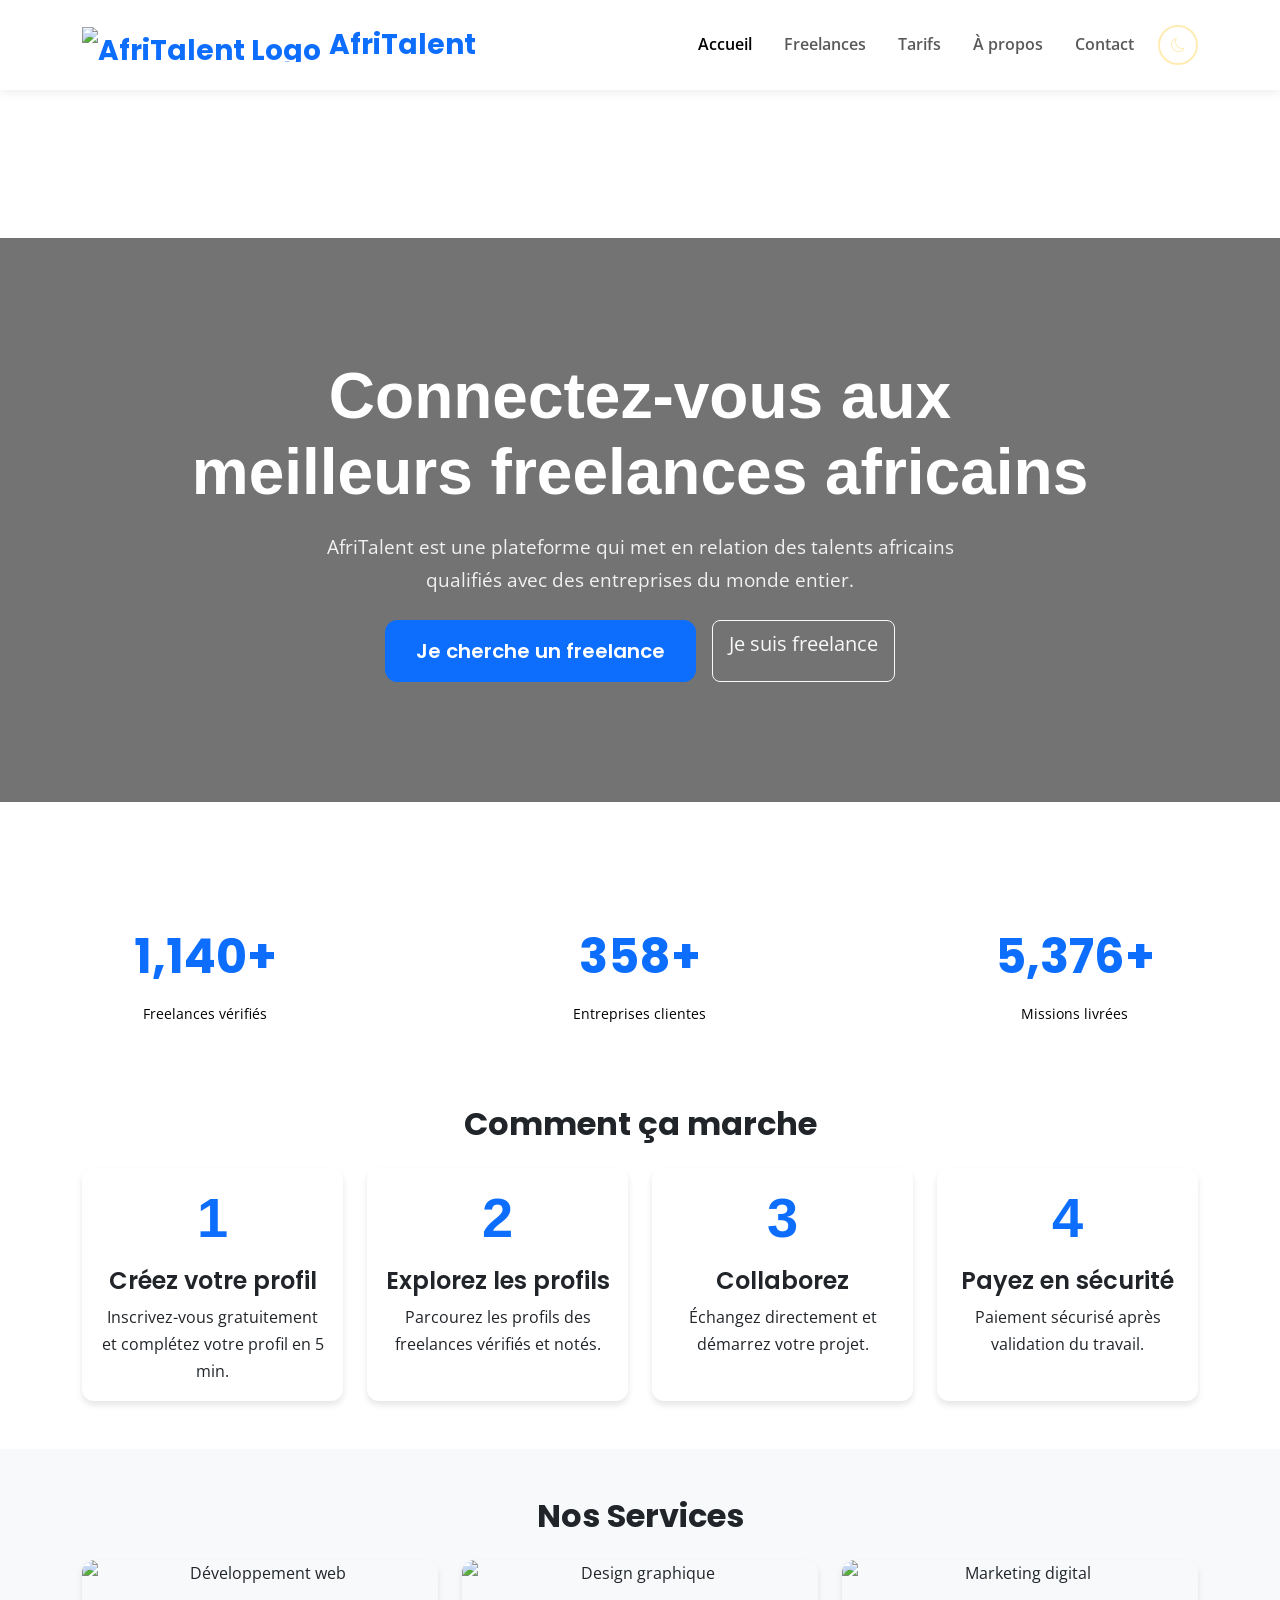
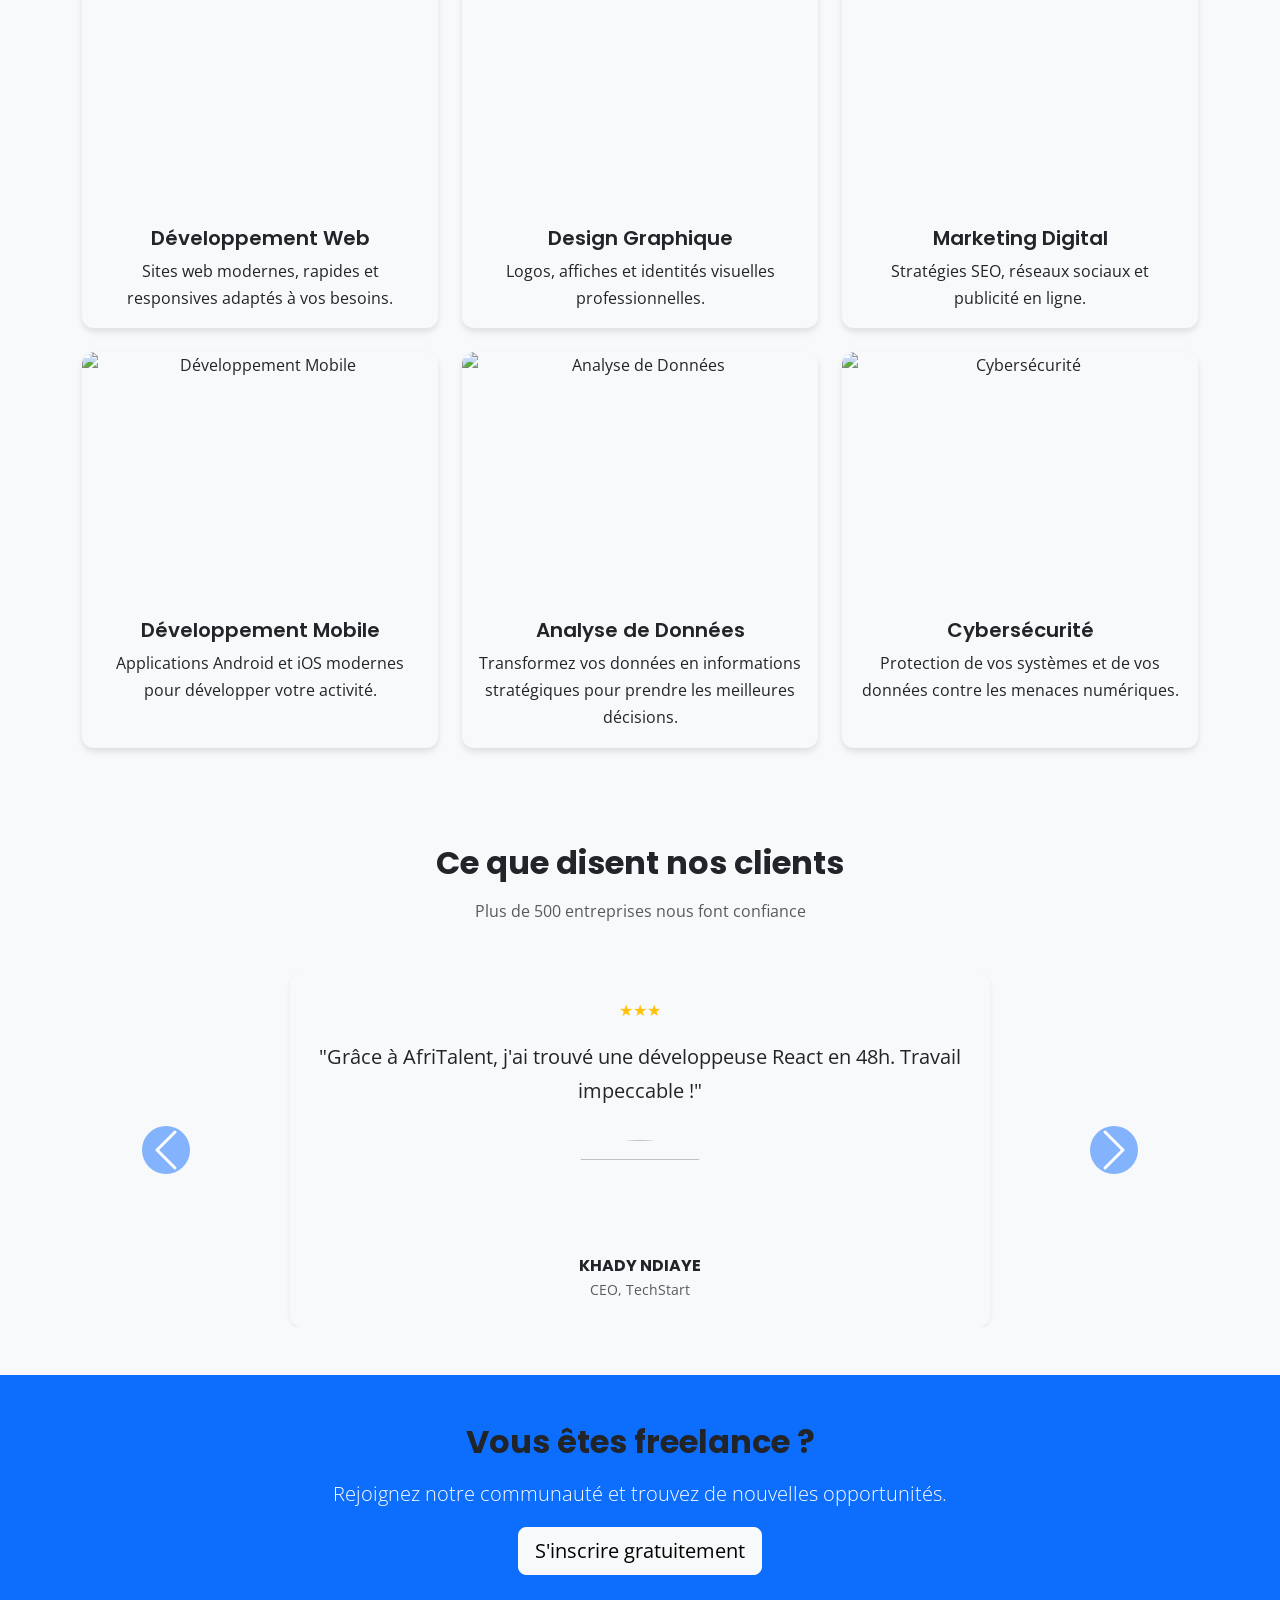
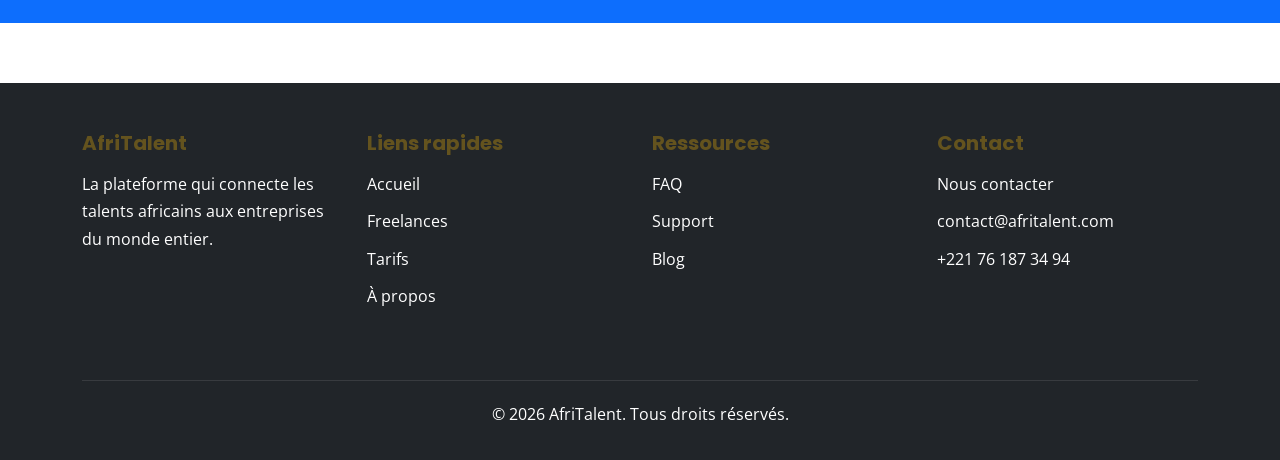
==== commit 7b8ada5f: "JS : compteurs animés au scroll et animations fade-in des sections" ====
--- a/index.html
+++ b/index.html
@@ -15,11 +15,11 @@
 <header>
     <nav class="navbar navbar-expand-lg fixed-top">
         <div class="container">
-            <a class="navbar-brand afritalent-logo" href="#">
-    <div class="logo-box">AF</div>
-    <p>AfriTalent</p>
-</a> 
-            <button class="navbar-toggler" type="button" data-bs-toggle="collapse" data-bs-target="#navbarNav" aria-label="Menu navigation">
+            <a class="navbar-brand d-flex align-items-center" href="index.html">
+                <img src="images/WhatsApp Image 2026-06-09 at 19.14.48.jpeg" alt="AfriTalent Logo" height="40" class="me-2">
+                <span>AfriTalent</span>
+            </a> 
+            <button class="navbar-toggler" type="button" data-bs-toggle="collapse" data-bs-target="#navbarNav">
                 <span class="navbar-toggler-icon"></span>
             </button>
             <div class="collapse navbar-collapse" id="navbarNav">
@@ -30,99 +30,92 @@
                     <li class="nav-item"><a class="nav-link" href="about.html">À propos</a></li>
                     <li class="nav-item"><a class="nav-link" href="contact.html">Contact</a></li>
                     <li class="nav-item ms-3">
-  <button id="theme-toggle" class="btn btn-outline-secondary btn-sm" aria-label="Basculer mode sombre">
-  <i class="bi bi-moon"></i>
-</button>
-</li>
+                        <button id="theme-toggle" class="btn btn-outline-secondary btn-sm">
+                            <i class="bi bi-moon"></i>
+                        </button>
+                    </li>
                 </ul>
             </div>
         </div>
     </nav>
 </header>
 
-<main>
+<main style="padding-top: 80px;">
    
-       <section class="container py-5">
-    <div class="row align-items-center g-5">
-
-        <!-- TEXTE -->
-        <div class="col-lg-6">
-            <h1 class="fw-bold display-4 mb-4 hero-title">
+    <!-- HERO -->
+   <section class="hero-section">
+    <div class="hero-overlay">
+        <div class="container text-center text-white">
+            <h1 class="hero-title">
                 Connectez-vous aux meilleurs freelances africains
             </h1>
 
-            <p>
-                AfriTalent est une plateforme qui met en relation des talents africains...
+            <p class="hero-text">
+                AfriTalent est une plateforme qui met en relation des talents africains qualifiés avec des entreprises du monde entier.
             </p>
 
-            <div class="d-flex gap-3 mt-4 flex-wrap">
-                <a href="freelances.html" class="btn btn-primary btn-lg">
-                    Je suis freelance
-                </a>
+            <div class="d-flex justify-content-center gap-3 flex-wrap mt-4">
                 <a href="freelances.html" class="btn btn-primary btn-lg">
                     Je cherche un freelance
                 </a>
-            </div>
-        </div>
-
-        <!-- IMAGE -->
-        <div class="col-lg-6 text-center">
-            <img src="images/WhatsApp Image 2026-06-07 at 21.58.46.jpeg"
-                 class="img-fluid rounded-4 shadow-lg hero-image"
-                 alt="Bureau AfriTalent">
-        </div>
-
-    </div>
-    <div class="row mt-5 text-center">
-                <div class="col-md-4 mb-3">
-                    <h3 class="fw-bold text-primary">+2 500</h3>
-                    <p class="small">Freelances</p>
-                </div>
-                <div class="col-md-4 mb-3">
-                    <h3 class="fw-bold text-primary">+800</h3>
-                    <p class="small">Entreprises</p>
-                </div>
-                <div class="col-md-4 mb-3">
-                    <h3 class="fw-bold text-primary">+12 000</h3>
-                    <p class="small">Missions</p>
-                </div>
+
+                <a href="freelances.html" class="btn btn-outline-light btn-lg">
+                    Je suis freelance
+                </a>
+            </div>
+        </div>
+    </div>
+</section>
+
+        <!-- STATS AVEC COMPTEURS ANIMÉS COMMIT 7 -->
+        <div class="row mt-5 text-center">
+            <div class="col-md-4 mb-3 fade-in">
+                <h3 class="fw-bold text-primary counter display-4" data-target="2500" data-suffix="+">0</h3>
+                <p class="small">Freelances vérifiés</p>
+            </div>
+            <div class="col-md-4 mb-3 fade-in">
+                <h3 class="fw-bold text-primary counter display-4" data-target="800" data-suffix ="+">0</h3>
+                <p class="small">Entreprises clientes</p>
+            </div>
+            <div class="col-md-4 mb-3 fade-in">
+                <h3 class="fw-bold text-primary counter display-4" data-target="12000" data-suffix ="+">0</h3>
+                <p class="small">Missions livrées</p>
             </div>
         </div>
     </section>
     
     <!-- COMMENT ÇA MARCHE -->
     <section class="container py-5">
-        <h2 class="text-center mb-4">Comment ça marche</h2>
+        <h2 class="text-center mb-4 fade-in">Comment ça marche</h2>
         <div class="row g-4">
-            <div class="col-12 col-md-6 col-lg-3">
+            <div class="col-12 col-md-6 col-lg-3 fade-in">
                 <div class="card h-100 text-center">
                     <div class="card-body">
-                        
                         <h3 class="display-4 text-primary mb-3">1</h3>
                         <h4 class="card-title">Créez votre profil</h4>
-                        <p class="card-text">Inscrivez-vous gratuitement et complétez votre profil.</p>
-                    </div>
-                </div>
-            </div>
-            <div class="col-12 col-md-6 col-lg-3">
+                        <p class="card-text">Inscrivez-vous gratuitement et complétez votre profil en 5 min.</p>
+                    </div>
+                </div>
+            </div>
+            <div class="col-12 col-md-6 col-lg-3 fade-in">
                 <div class="card h-100 text-center">
                     <div class="card-body">
                         <h3 class="display-4 text-primary mb-3">2</h3>
                         <h4 class="card-title">Explorez les profils</h4>
-                        <p class="card-text">Parcourez les profils des freelances vérifiés.</p>
-                    </div>
-                </div>
-            </div>
-            <div class="col-12 col-md-6 col-lg-3">
+                        <p class="card-text">Parcourez les profils des freelances vérifiés et notés.</p>
+                    </div>
+                </div>
+            </div>
+            <div class="col-12 col-md-6 col-lg-3 fade-in">
                 <div class="card h-100 text-center">
                     <div class="card-body">
                         <h3 class="display-4 text-primary mb-3">3</h3>
                         <h4 class="card-title">Collaborez</h4>
-                        <p class="card-text">Échangez directement avec les freelances.</p>
-                    </div>
-                </div>
-            </div>
-            <div class="col-12 col-md-6 col-lg-3">
+                        <p class="card-text">Échangez directement et démarrez votre projet.</p>
+                    </div>
+                </div>
+            </div>
+            <div class="col-12 col-md-6 col-lg-3 fade-in">
                 <div class="card h-100 text-center">
                     <div class="card-body">
                         <h3 class="display-4 text-primary mb-3">4</h3>
@@ -135,56 +128,86 @@
     </section>
  
     <!-- SERVICES -->
-    <section class="py-5">
+    <section class="py-5 bg-light">
         <div class="container text-center">
-            <h2 class="mb-4">Nos Services</h2>
+            <h2 class="mb-4 fade-in">Nos Services</h2>
             <div class="row g-4">
-                <div class="col-12 col-md-4">
+                <div class="col-12 col-md-4 fade-in">
                     <div class="card h-100">
                         <img src="images/Qu-est-ce-que-le-developpement-Web.webp" class="img-service" alt="Développement web">
                         <div class="card-body">
                             <h5 class="card-title">Développement Web</h5>
-                            <p class="card-text">Création de sites web modernes et performants adaptés à vos besoins.</p>
-                        </div>
-                    </div>
-                </div>
-                <div class="col-12 col-md-4">
+                            <p class="card-text">Sites web modernes, rapides et responsives adaptés à vos besoins.</p>
+                        </div>
+                    </div>
+                </div>
+                <div class="col-12 col-md-4 fade-in">
                     <div class="card h-100">
                         <img src="images/an-abstract-colorful-sphere-digital-illustration-design-concept-ai-generated-free-photo.jpg" class="img-service" alt="Design graphique">
                         <div class="card-body">
                             <h5 class="card-title">Design Graphique</h5>
-                            <p class="card-text">Conception de logos, affiches et identités visuelles professionnelles.</p>
-                        </div>
-                    </div>
-                </div>
-                <div class="col-12 col-md-4">
+                            <p class="card-text">Logos, affiches et identités visuelles professionnelles.</p>
+                        </div>
+                    </div>
+                </div>
+                <div class="col-12 col-md-4 fade-in">
                     <div class="card h-100">
                         <img src="images/engaging-professional-digital-marketing-images_1046319-65072.avif" class="img-service" alt="Marketing digital">
                         <div class="card-body">
                             <h5 class="card-title">Marketing Digital</h5>
-                            <p class="card-text">Stratégies efficaces pour améliorer votre visibilité en ligne.</p>
-                        </div>
-                    </div>
-                </div>
-            </div>
-        </div>
+                            <p class="card-text">Stratégies SEO, réseaux sociaux et publicité en ligne.</p>
+                        </div>
+                    </div>
+                </div>
+                <div class="col-12 col-md-4 fade-in">
+    <div class="card h-100">
+        <img src="images/codificacion-telefonos-inteligentes-manos-hombre-programador-software-computadora-actualizar-tecnologia-informacion-codigo-ciberseguridad-ux-red-diseno-web-wifi-ciberespac.avif" class="img-service" alt="Développement Mobile">
+        <div class="card-body">
+            <h5 class="card-title">Développement Mobile</h5>
+            <p class="card-text">Applications Android et iOS modernes pour développer votre activité.</p>
+        </div>
+    </div>
+</div>
+
+<div class="col-12 col-md-4 fade-in">
+    <div class="card h-100">
+        <img src="images/Post_Data_analysis_types_FR.jpg" class="img-service" alt="Analyse de Données">
+        <div class="card-body">
+            <h5 class="card-title">Analyse de Données</h5>
+            <p class="card-text">Transformez vos données en informations stratégiques pour prendre les meilleures décisions.</p>
+        </div>
+    </div>
+</div>
+
+<div class="col-12 col-md-4 fade-in">
+    <div class="card h-100">
+        <img src="images/5fc1c5a0308933aadd3e21aca96fc20d.jpg" class="img-service" alt="Cybersécurité">
+        <div class="card-body">
+            <h5 class="card-title">Cybersécurité</h5>
+            <p class="card-text">Protection de vos systèmes et de vos données contre les menaces numériques.</p>
+        </div>
+    </div>
+</div>
+            </div>
+        </div>
+        
     </section>
 
     <!-- TEMOIGNAGES -->
     <section class="bg-light py-5">
         <div class="container">
-            <div class="text-center mb-5">
+            <div class="text-center mb-5 fade-in">
                 <h2 class="fw-bold">Ce que disent nos clients</h2>
                 <p class="text-muted">Plus de 500 entreprises nous font confiance</p>
             </div>
             
-            <div id="temoignagesCarousel" class="carousel slide" data-bs-ride="carousel">
+            <div id="temoignagesCarousel" class="carousel slide fade-in" data-bs-ride="carousel">
                 <div class="carousel-inner">
                     <div class="carousel-item active">
                         <div class="card shadow-sm mx-auto" style="max-width: 700px;">
                             <div class="card-body text-center p-4">
                                 <div class="mb-3 text-warning">★★★</div>
-                                <p class="card-text fs-5">"Grâce à AfriTalent, j'ai trouvé une développeuse React en 48h."</p>
+                                <p class="card-text fs-5">"Grâce à AfriTalent, j'ai trouvé une développeuse React en 48h. Travail impeccable !"</p>
                                 <img src="images/d4a26e61b49c876663e6c8641ca24936.jpg" class="rounded-circle my-3" width="150" height="100" style="object-fit: cover;">
                                 <h6 class="mb-0 fw-bold">KHADY NDIAYE</h6>
                                 <small class="text-muted">CEO, TechStart</small>
@@ -195,7 +218,7 @@
                         <div class="card shadow-sm mx-auto" style="max-width: 700px;">
                             <div class="card-body text-center p-4">
                                 <div class="mb-3 text-warning">★★★</div>
-                                <p class="card-text fs-5">"La qualité des freelances est exceptionnelle. Résultat au-delà de mes attentes."</p>
+                                <p class="card-text fs-5">"Qualité exceptionnelle. On a économisé 40% sur notre budget dev."</p>
                                 <img src="images/images.jpg" class="rounded-circle my-3" width="150" height="100" style="object-fit: cover;">
                                 <h6 class="mb-0 fw-bold">FATY THIOUNE</h6>
                                 <small class="text-muted">Fondatrice, DesignLab</small>
@@ -206,7 +229,7 @@
                         <div class="card shadow-sm mx-auto" style="max-width: 700px;">
                             <div class="card-body text-center p-4">
                                 <div class="mb-3 text-warning">★★★</div>
-                                <p class="card-text fs-5">"Plateforme sérieuse, paiement sécurisé. On a économisé 40% sur notre budget."</p>
+                                <p class="card-text fs-5">"Plateforme sérieuse, paiement sécurisé. Je recommande à 100%."</p>
                                 <img src="images/images HOMME.jpg" class="rounded-circle my-3" width="150" height="100" style="object-fit: cover;">
                                 <h6 class="mb-0 fw-bold">IBRAHIMA GUISSE</h6>
                                 <small class="text-muted">CTO, Digital</small>
@@ -214,76 +237,66 @@
                         </div>
                     </div>
                 </div>
-                <button class="carousel-control-prev" type="button" data-bs-target="#temoignagesCarousel" data-bs-slide="prev" aria-label="précédent">
+                <button class="carousel-control-prev" type="button" data-bs-target="#temoignagesCarousel" data-bs-slide="prev">
                     <span class="carousel-control-prev-icon"></span>
                 </button>
-                <button class="carousel-control-next" type="button" data-bs-target="#temoignagesCarousel" data-bs-slide="next" aria-label="suivant">
-                    <span class="carousel-control-next-icon" aria-hidden="true"></span>
+                <button class="carousel-control-next" type="button" data-bs-target="#temoignagesCarousel" data-bs-slide="next">
+                    <span class="carousel-control-next-icon"></span>
                 </button>
             </div>
         </div>
     </section>
  
     <!-- CTA -->
-    <section class="bg-primary text-white text-center py-5">
+    <section class="bg-primary text-white text-center py-5 fade-in">
         <div class="container">
             <h2>Vous êtes freelance ?</h2>
             <p class="lead">Rejoignez notre communauté et trouvez de nouvelles opportunités.</p>
-            <a href="contact.html" class="btn btn-light btn-lg">S'inscrire</a>
+            <a href="contact.html" class="btn btn-light btn-lg">S'inscrire gratuitement</a>
         </div>
     </section>
 </main>
 
 <footer>
-  <div class="container">
-    <div class="row">
-      
-      <!-- Colonne 1 -->
-      <div class="col-12 col-md-3 mb-4">
-        <h5>AfriTalent</h5>
-        <p>La plateforme qui connecte les talents africains aux entreprises du monde entier.</p>
-      </div>
-      
-      <!-- Colonne 2 -->
-      <div class="col-12 col-md-3 mb-4">
-        <h5>Liens rapides</h5>
-        <ul>
-          <li><a href="index.html">Accueil</a></li>
-          <li><a href="freelances.html">Freelances</a></li>
-          <li><a href="tarifs.html">Tarifs</a></li>
-          <li><a href="about.html">À propos</a></li>
-        </ul>
-      </div>
-      
-      <!-- Colonne 3 -->
-      <div class="col-12 col-md-3 mb-4">
-        <h5>Ressources</h5>
-        <ul>
-          <li><a href="#">FAQ</a></li>
-          <li><a href="#">Support</a></li>
-          <li><a href="#">Blog</a></li>
-        </ul>
-      </div>
-      
-      <!-- Colonne 4 -->
-      <div class="col-12 col-md-3 mb-4">
-        <h5>Contact</h5>
-        <ul>
-          <li><a href="contact.html">Nous contacter</a></li>
-          <li><a href="mailto:contact@afritalent.com">contact@afritalent.com</a></li>
-          <li><a href="tel:+221761873494">+221 76 187 34 94</a></li>
-        </ul>
-      </div>
-      
-    </div>
-    
-    <div class="footer-bottom">
-      <p>&copy; 2026 AfriTalent. Tous droits réservés.</p>
-    </div>
-  </div>
-  <button id="back-to-top" class="btn btn-primary">
-  <i class="bi bi-arrow-up"></i>
-</button>
+    <div class="container">
+        <div class="row">
+            <div class="col-12 col-md-3 mb-4">
+                <h5>AfriTalent</h5>
+                <p>La plateforme qui connecte les talents africains aux entreprises du monde entier.</p>
+            </div>
+            <div class="col-12 col-md-3 mb-4">
+                <h5>Liens rapides</h5>
+                <ul>
+                    <li><a href="index.html">Accueil</a></li>
+                    <li><a href="freelances.html">Freelances</a></li>
+                    <li><a href="tarifs.html">Tarifs</a></li>
+                    <li><a href="about.html">À propos</a></li>
+                </ul>
+            </div>
+            <div class="col-12 col-md-3 mb-4">
+                <h5>Ressources</h5>
+                <ul>
+                    <li><a href="#">FAQ</a></li>
+                    <li><a href="#">Support</a></li>
+                    <li><a href="#">Blog</a></li>
+                </ul>
+            </div>
+            <div class="col-12 col-md-3 mb-4">
+                <h5>Contact</h5>
+                <ul>
+                    <li><a href="contact.html">Nous contacter</a></li>
+                    <li><a href="mailto:contact@afritalent.com">contact@afritalent.com</a></li>
+                    <li><a href="tel:+221761873494">+221 76 187 34 94</a></li>
+                </ul>
+            </div>
+        </div>
+        <div class="footer-bottom">
+            <p>&copy; 2026 AfriTalent. Tous droits réservés.</p>
+        </div>
+    </div>
+    <button id="back-to-top" class="btn btn-primary" aria-label="Retour en haut">
+        <i class="bi bi-arrow-up"></i>
+    </button>
 </footer>
 
 <script src="https://cdn.jsdelivr.net/npm/bootstrap@5.3.3/dist/js/bootstrap.bundle.min.js"></script>
@@ -291,4 +304,3 @@
 </body>
 </html>
 
-
--- a/css/style.css
+++ b/css/style.css
@@ -28,13 +28,6 @@
     line-height: 1.7;
     transition: background-color 0.3s ease, color 0.3s ease;
 }
-body { 
-    padding-top: 80px; 
-    background-color: var(--bg-color);
-    color: var(--text-color);
-    transition: background-color 0.3s ease, color 0.3s ease;
-}
-
 img {
     max-width: 100%;
     height: auto;
@@ -46,7 +39,6 @@
     color: var(--couleur-sombre);
     margin-bottom: var(--espacement-md);
 }
-
 a {
     color: var(--couleur-primaire);
     text-decoration: none;
@@ -55,8 +47,6 @@
 a:hover {
     color: var(--couleur-sombre);
 }
-
-
 .navbar {
     padding: var(--espacement-md) 0;
     background:white;
@@ -76,9 +66,6 @@
 .nav-link.active {
     color: var(--couleur-primaire);
 }
-
-
-
 .hero-content {
     display: grid;
     grid-template-columns: 2fr 1fr;
@@ -108,8 +95,6 @@
     margin: 0;
     color: #6c757d;
 }
-
-
 .card {
     border: none;
     border-radius: var(--rayon-bordure);
@@ -144,8 +129,6 @@
     margin-right: 4px;
     margin-bottom: 4px;
 }
-
-
 .bento-grid {
     display: grid;
     grid-template-columns: repeat(2,1fr);
@@ -168,8 +151,6 @@
     font-size: 50px;
     color: var(--couleur-primaire);
 }
-
-
 .img-freelance {
     width: 100%;
     height: var(--hauteur-img-freelance);
@@ -186,14 +167,10 @@
 .service-card:hover .img-service {
     transform: scale(1.05);
 }
-
-
 .about-team .card-img-top {
     height: 220px;
     object-fit: cover;
 }
-
-
 .map-fixe {
     width: 100%;
     height: 300px;
@@ -207,11 +184,10 @@
     border-radius: 50%;
     padding: 1.5rem;
 }
-
 /* ===== FOOTER ===== */
 footer {
     background-color: var(--couleur-sombre);
-    color: white;
+    color:white;
     padding: 3rem 0 1rem 0;
     margin-top: 60px;
 }
@@ -226,10 +202,10 @@
     margin-bottom: 10px;
 }
 footer a {
-    color: #d1d5db;
+    color: white;
 }
 footer a:hover {
-    color: white;
+    color:white;
 }
 .footer-bottom {
     border-top: 1px solid rgba(255,255,255,0.1);
@@ -237,7 +213,6 @@
     padding-top: 20px;
     text-align: center;
 }
-
 /* ===== RESPONSIVE MOBILE ===== */
 @media (max-width: 768px) {
     :root {
@@ -277,15 +252,12 @@
            padding: 12px 0;
        }
    }
-   
-   
 .hero-img {
     max-width: 500px;
     width: 100%;
     display: block;
     margin: auto;
 }
-
 @media (min-width: 992px) {
     .hero-section {
         min-height: 70vh;
@@ -294,24 +266,36 @@
     }
 }
 .hero-section{
-    background:#111827;
-    min-height:80vh;
-    display:flex;
-    align-items:center;
-    padding:80px 0;
-}
-
+    background: url("../images/WhatsApp\ Image\ 2026-06-11\ at\ 18.39.56\ fond\ noir.jpeg");
+    background-size: cover;
+    background-position: center;
+    background-repeat: no-repeat;
+
+    min-height: 80vh;
+    position: relative;
+
+    display: flex;
+    align-items: center;
+    justify-content: center;
+}
+.hero-overlay{
+    width: 100%;
+    height: 100%;
+    background: rgba(0,0,0,0.55);
+    padding: 120px 0;
+}
 .hero-title{
-    font-size: 4.5rem; 
-    margin-top: 60px;  
-    line-height: 1.1;
-    font-weight: 700;
-}
-
+    font-size: 4rem;
+    font-weight: 800;
+    color: white;
+    max-width: 900px;
+    margin: auto;
+}
 .hero-text{
-    color:#d1d5db;
-    font-size:1.2rem;
-    margin:25px 0;
+    color: #f1f1f1;
+    font-size: 1.2rem;
+    max-width: 700px;
+    margin: 20px auto;
 }
 
 .hero-image{
@@ -320,20 +304,16 @@
     border-radius:20px;
     box-shadow:0 20px 40px rgba(0,0,0,.3);
 }
-
 .hero-section .btn-primary{
     padding:15px 30px;
     border-radius:12px;
 }
-
 @media (max-width:768px){
-
     .hero-section{
         text-align:center;
         min-height:auto;
         padding:60px 0;
     }
-
     .hero-title{
         font-size:2.5rem;
     
@@ -344,36 +324,17 @@
     margin: auto;
     display: block;
 }
-}
-.afritalent-logo{
-    display:flex;
-    align-items:center;
-    gap:10px;
-    text-decoration:none;
-}
-
-.logo-box{
-    width:32px;
-    height:32px;
-    background:white;
-    border-radius:8px;
-    display:flex;
-    justify-content:center;
-    align-items:center;
-    font-family:'Poppins', sans-serif;
-    font-weight:700;
-    color:black;
-    box-shadow:0 2px 8px rgba(0,0,0,0.15);
-}
-.afritalent-logo { display: flex; align-items: center; gap: 10px; text-decoration: none; }
-.logo-box { 
-    width: 40px; height: 40px; 
-    background: var(--couleur-primaire); 
-    color: white; 
-    display: flex; align-items: center; justify-content: center;
-    font-weight: 700; border-radius: 8px;
-}
-
+@media(max-width:768px){
+
+    .hero-title{
+        font-size: 2.5rem;
+    }
+
+    .hero-text{
+        font-size: 1rem;
+    }
+
+}}
 /* DARK MODE */
 [data-theme="dark"] {
     --bg-color: #121212;
@@ -381,14 +342,6 @@
     --nav-bg: rgba(30,30,30,0.8);
     --card-bg: #1e1e1e;
 }
-
-body {
-    background-color: var(--bg-color);
-    color: var(--text-color);
-    transition: background-color 0.3s ease, color 0.3s ease;
-    padding-top: 80px; 
-}
-
 .navbar {
     background: var(--nav-bg);
     backdrop-filter: blur(10px);
@@ -399,7 +352,6 @@
     padding: 0.5rem 0;
     box-shadow: 0 4px 20px rgba(0,0,0,0.15);
 }
-
 /* BACK TO TOP */
 #back-to-top {
     position: fixed;
@@ -411,28 +363,21 @@
     z-index: 999;
 }
 #back-to-top.show { display: flex; }
-
 .card { background-color: var(--card-bg); }
 .badge.bg-primary {
     background-color: var(--couleur-primaire);
     color: white;
     transition: background-color 0.3s ease;
 }
-
-
-
 [data-theme="dark"] .form-control,
 [data-theme="dark"] .form-select {
     background-color: #2a2a2a;
     border-color: #444;
     color: #e0e0e0;
 }
-
 [data-theme="dark"] .form-control::placeholder {
     color: #888;
 }
-
-
 .accordion-item {
     background-color: var(--card-bg);
     border: 1px solid var(--border-color);
@@ -440,7 +385,6 @@
     margin-bottom: 12px;
     overflow: hidden;
 }
-
 .accordion-button {
     background-color: var(--card-bg);
     color: var(--text-color);
@@ -449,17 +393,14 @@
     padding: 1.25rem;
     transition: 0.3s;
 }
-
 .accordion-button:not(.collapsed) {
     background-color: var(--couleur-primaire);
     color: white;
 }
-
 .accordion-button:focus {
     box-shadow: none;
     border-color: var(--couleur-primaire);
 }
-
 .accordion-body {
     background-color: var(--card-bg);
     color: var(--text-color);
@@ -499,15 +440,6 @@
     color: var(--nav-bg);
     transform: rotate(180deg);
 }
- .fade-in {
-    opacity: 0;
-    transform: translateY(30px);
-    transition: opacity 0.6s ease, transform 0.6s ease;
-}
-.fade-in.visible {
-    opacity: 1;
-    transform: translateY(0);
-}
  .testimonial-card {
     max-width: 700px;
     background: var(--card-bg);
@@ -518,7 +450,6 @@
     text-align: center;
     transition: 0.3s;
 }
-
 .stars {
     color: #ffc107;
     font-size: 1.5rem;
@@ -549,7 +480,6 @@
     margin-bottom: 5px;
     color: var(--text-color);
 }
-
 .testimonial-role {
     color: #6c757d;
     font-size: 0.9rem;
@@ -564,4 +494,200 @@
     .carousel-control-next { right: 5px; }
     .testimonial-card { padding: 40px 25px; margin: 0 20px; }
     .testimonial-text { font-size: 1.1rem; }
+}
+ [data-theme="dark"] .card,
+[data-theme="dark"] .step-card,
+[data-theme="dark"] .service-card {
+    background-color: var(--card-bg) !important;
+    border-color: var(--border-color) !important;
+}
+[data-theme="dark"] .card-body,
+[data-theme="dark"] .card-title,
+[data-theme="dark"] .card-text,
+[data-theme="dark"] h5,
+[data-theme="dark"] p {
+    color: var(--text-color) !important;
+}
+/* Titre sections */
+[data-theme="dark"] h2 {
+    color: #ffffff !important;
+}
+/* Cards "Comment ça marche" */
+[data-theme="dark"] .step-card {
+    background: #2a2a2a !important;
+    border: 1px solid #444 !important;
+}
+[data-theme="dark"] .step-number {
+    color: var(--couleur-primaire) !important;
+}
+[data-theme="dark"] .step-card h5 {
+    color: #ffffff !important;
+}
+[data-theme="dark"] .step-card p {
+    color: #d0d0d0 !important;
+    opacity: 1;
+}
+/* Services */
+[data-theme="dark"] .service-card .card-body {
+    background: #2a2a2a !important;
+}
+[data-theme="dark"] .service-card .card-title {
+    color: #ffffff !important;
+}
+[data-theme="dark"] .service-card .card-text {
+    color: #d0d0d0 !important;
+    opacity: 1;
+}
+/* Navbar dark mode */
+[data-theme="dark"] .navbar {
+    background: var(--nav-bg) !important;
+}
+[data-theme="dark"] .nav-link {
+    color: #e0e0e0 !important;
+}
+[data-theme="dark"] .nav-link:hover,
+[data-theme="dark"] .nav-link.active {
+    color: var(--couleur-accent) !important;
+}
+/* Responsive */
+@media (max-width: 768px) {
+    .cta-title { font-size: 1.8rem; }
+    .cta-text { font-size: 1rem; }
+    .cta-freelance { padding: 60px 20px !important; }
+}
+.navbar-brand img {
+    height: 40px;
+    width: auto;
+    transition: transform 0.3s ease;
+}
+.navbar-brand:hover img {
+    transform: scale(1.05);
+}
+/* Quand navbar shrink */
+.navbar-brand img {
+    height: 35px;
+}
+/* Pour dark mode si tu utilises data-theme */
+[data-theme="dark"] .footer {
+    background-color: #000;
+    color: #f0f0f0;
+}
+[data-theme="dark"] .footer h5,
+[data-theme="dark"] .footer h6 {
+    color: #ffffff;
+}
+/* Style compteurs stats */
+.counter {
+    font-size: 3rem;
+    font-weight: 800;
+    color: var(--couleur-primaire);
+    display: block;
+    line-height: 1.2;
+}
+.counter-label {
+    font-size: 1.1rem;
+    color: var(--couleur-texte);
+    margin-top: 0.5rem;
+}
+@media (max-width: 768px) {
+    .counter {
+        font-size: 2.5rem;
+    }
+}
+.fade-in {
+    opacity: 0;
+    transform: translateY(30px);
+    transition: opacity 0.8s ease, transform 0.8s ease;
+}
+/* État visible après scroll */
+.fade-in-visible {
+    opacity: 1;
+    transform: translateY(0);
+}
+.cta-freelance {
+    background: linear-gradient(135deg, #0d6efd 0%, #0b5ed7 100%);
+    color: white;
+    padding: 80px 0 !important;
+    margin-top: 60px;
+}
+.cta-title {
+    font-family: var(--police-titres);
+    font-size: 2.5rem;
+    font-weight: 800;
+    color: white !important;
+    margin-bottom: 15px;
+}
+.cta-text {
+    font-size: 1.2rem;
+    color: rgba(255,255,255,0.9);
+    max-width: 600px;
+    margin: 0 auto 30px;
+}
+/* Bouton blanc qui vend */
+.cta-freelance .btn-light {
+    background: white;
+    color: var(--couleur-primaire);
+    font-family: var(--police-titres);
+    font-weight: 700;
+    border-radius: 10px;
+    padding: 15px 40px;
+    border: none;
+    transition: all 0.3s ease;
+    box-shadow: 0 4px 15px rgba(0,0,0,0.2);
+}
+.cta-freelance .btn-light:hover {
+    transform: translateY(-3px);
+    box-shadow: 0 10px 25px rgba(0,0,0,0.3);
+    background: #f8f9fa;
+}
+/* Dark mode CTA */
+[data-theme="dark"] .cta-freelance {
+    background: linear-gradient(135deg, #3d8bfd 0%, #0d6efd 100%);
+}
+/* Responsive mobile */
+@media (max-width: 768px) {
+    .cta-title { 
+        font-size: 1.8rem; 
+    }
+    .cta-text { 
+        font-size: 1rem; 
+        padding: 0 20px;
+    }
+    .cta-freelance { 
+        padding: 60px 20px !important; 
+    }
+}
+/* Texte muted plus lisible */
+[data-theme="dark"] .text-muted {
+    color: #b0b0b0 !important;
+}
+[data-theme="dark"] .bg-light {
+    background-color: #0a0a0a !important;
+}
+/* Titre "Ce que disent nos clients" */
+[data-theme="dark"] .text-center.mb-5 h2 {
+    color: #ffffff !important;
+}
+/* Sous-titre "Plus de 500 entreprises..." */
+[data-theme="dark"] .text-center.mb-5 .text-muted {
+    color: #b0b0b0 !important;
+}
+/* Card témoignage */
+[data-theme="dark"] .card {
+    background-color: #1a1a1a !important;
+    border: 1px solid #333 !important;
+    color: #e0e0e0 !important;
+}
+/* Texte du témoignage entre guillemets */
+[data-theme="dark"] .card-text {
+    color: #e0e0e0 !important;
+}
+/* Nom + rôle CTO */
+[data-theme="dark"] .card h6,
+[data-theme="dark"] .card small {
+    color: #ffffff;
+}
+/* Étoiles jaunes restent jaunes */
+.stars {
+    color: #ffc107;
 }
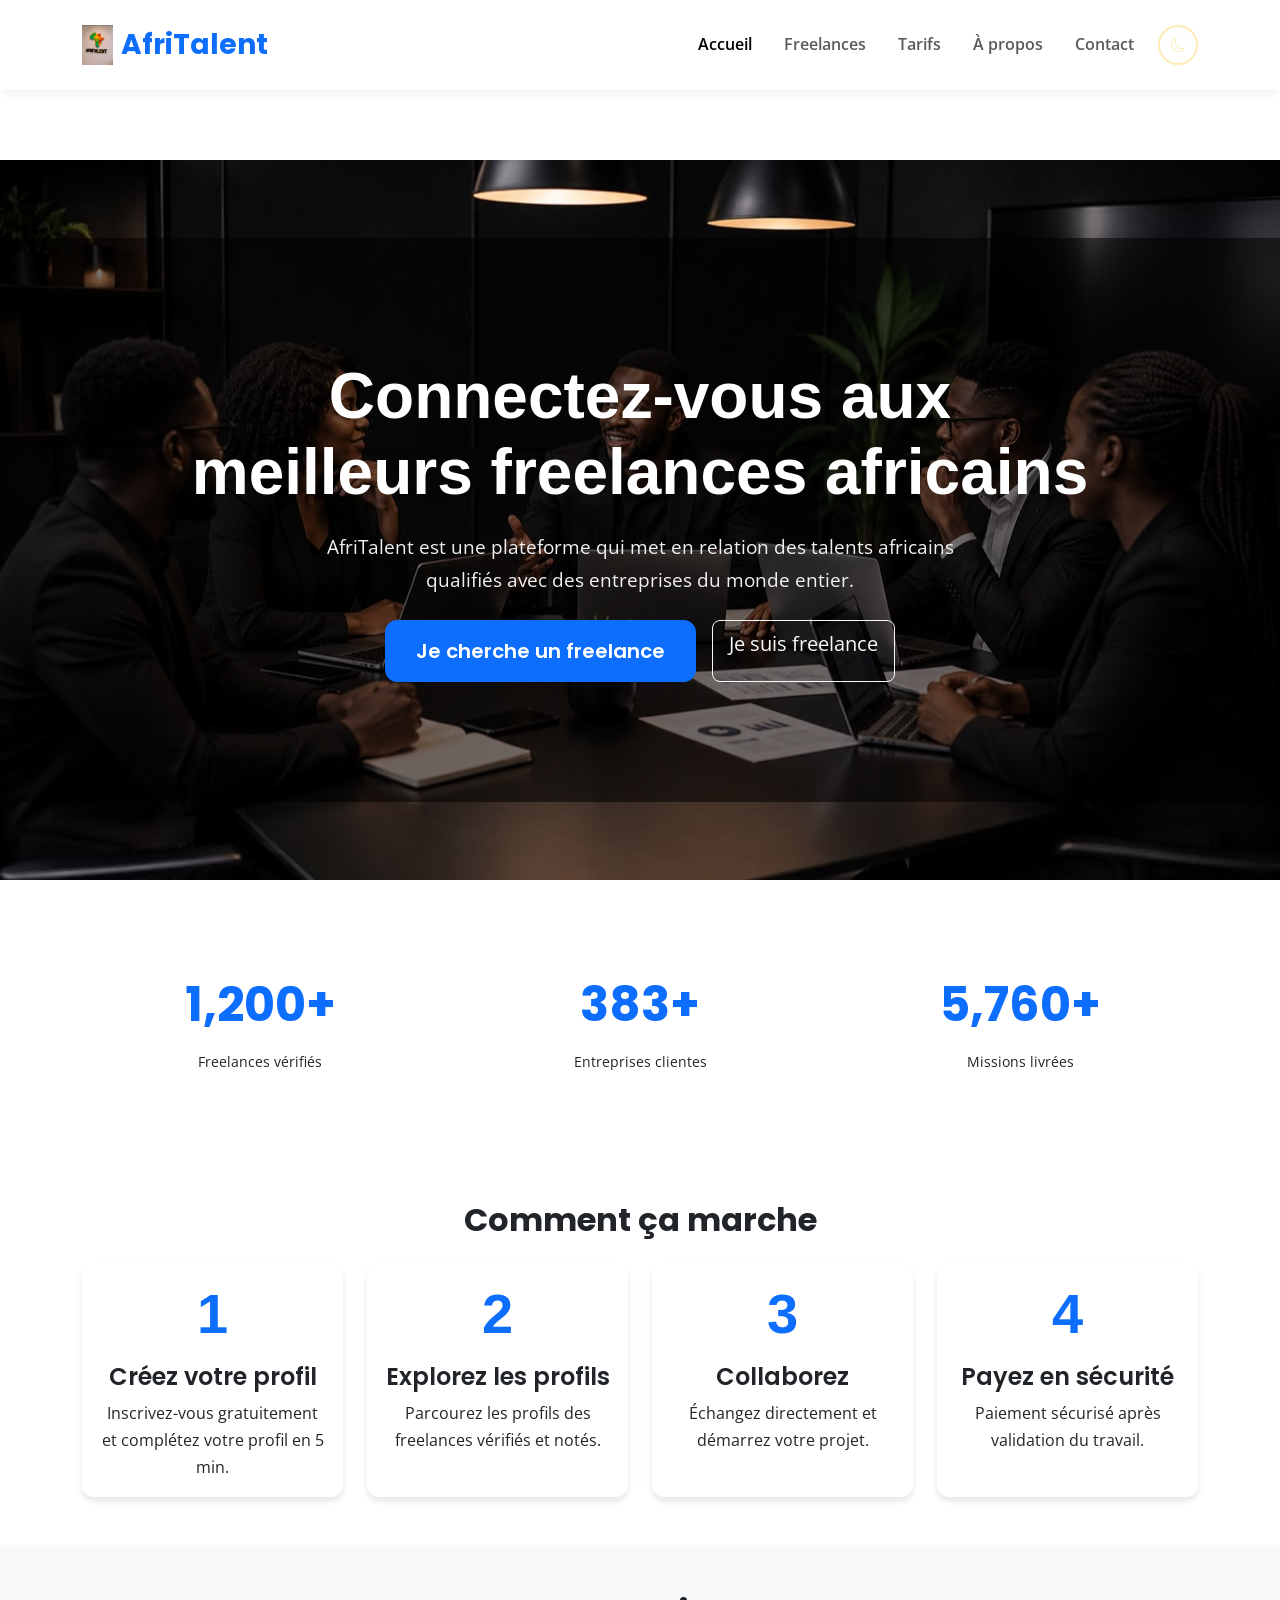
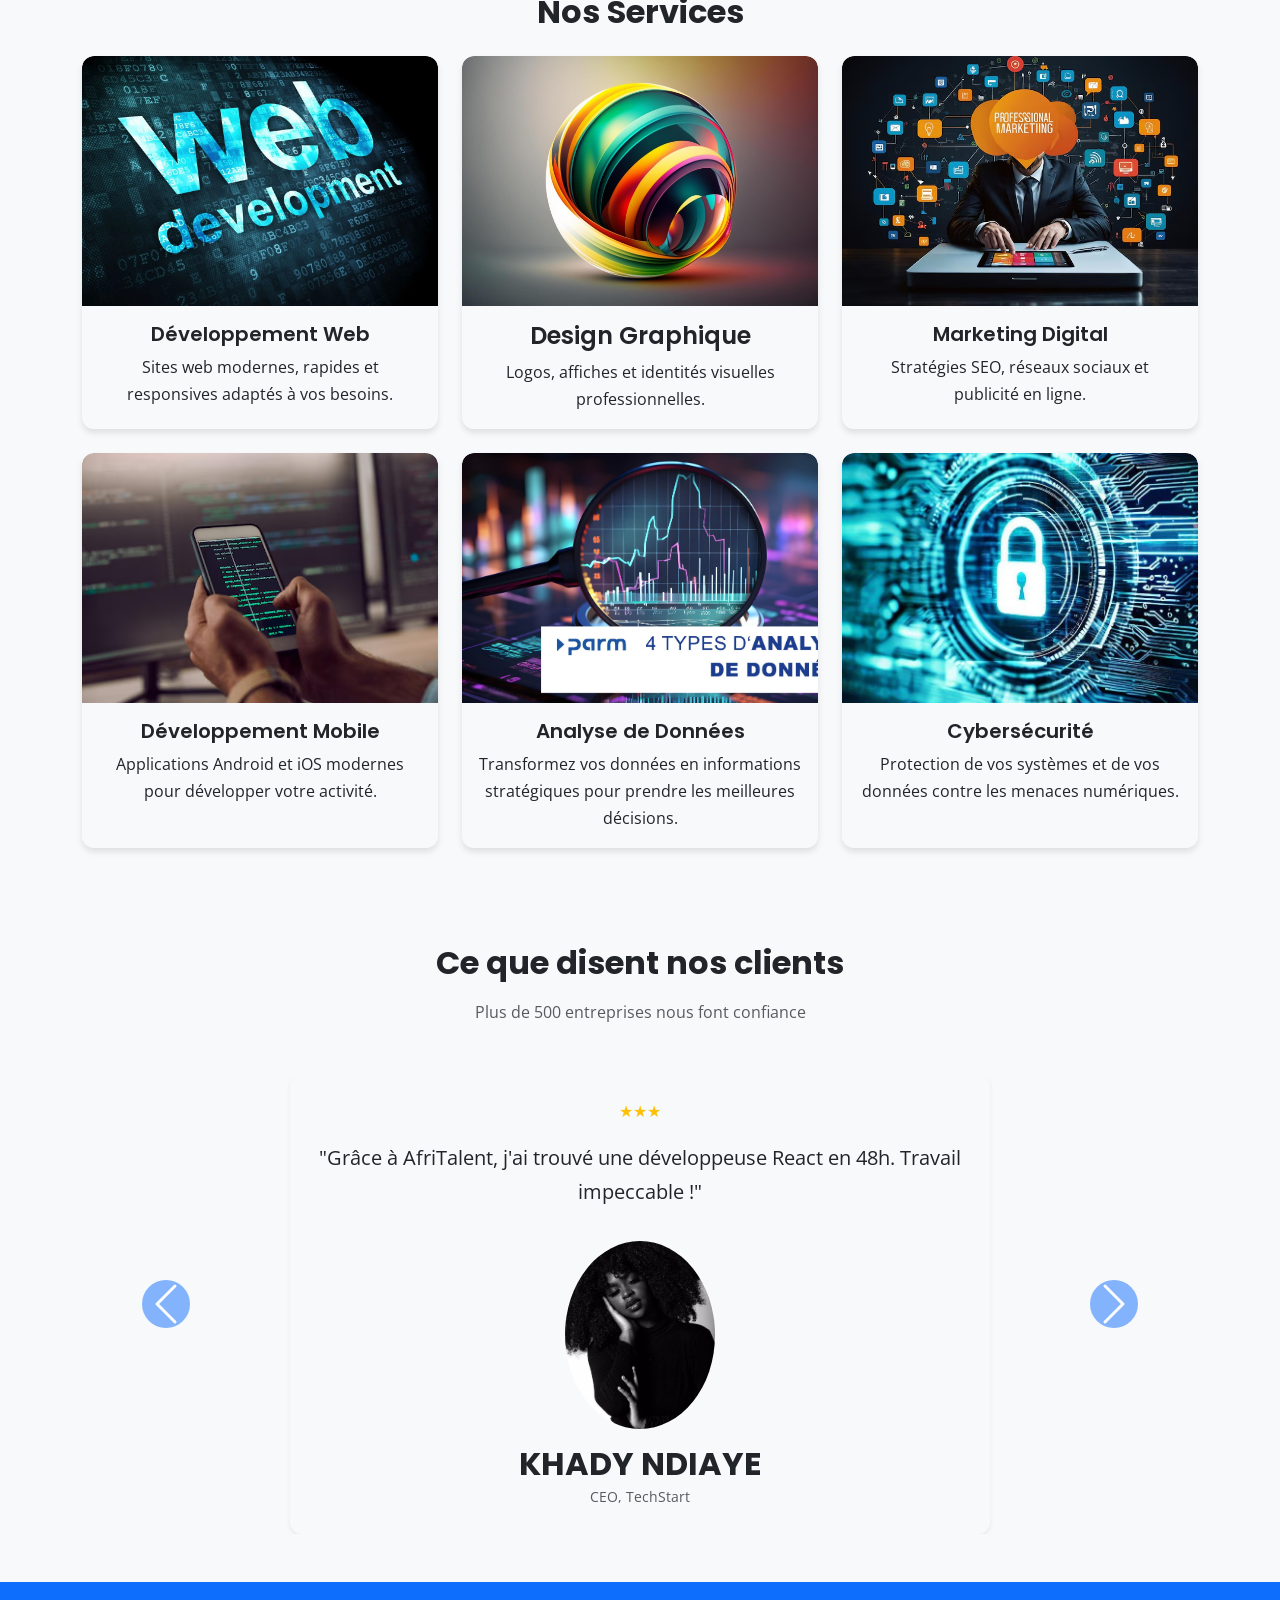
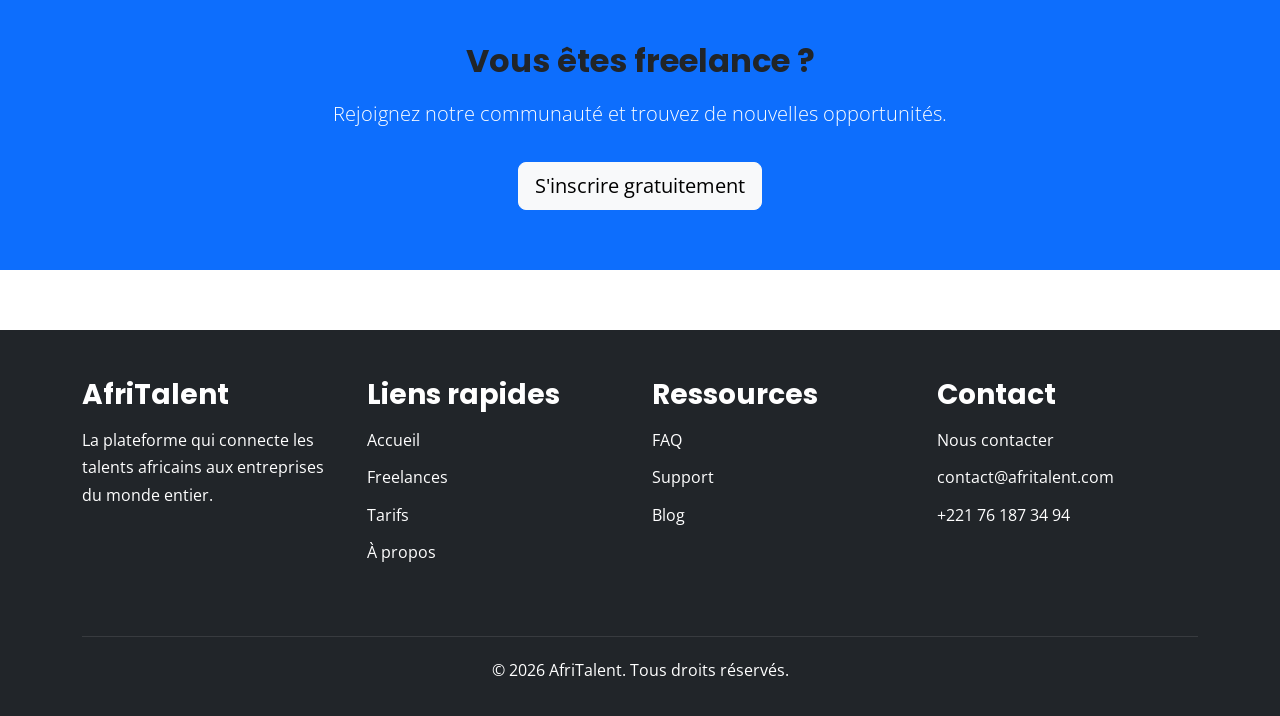
==== commit 29365d0d: ":: Finalisation : corrections responsive, optimisation du code et commentaires" ====
--- a/index.html
+++ b/index.html
@@ -11,15 +11,21 @@
     <link rel="stylesheet" href="css/style.css">
 </head>
 <body>
-
+<!--EN TETE ET BARRE DE NAVIGATION-->
 <header>
     <nav class="navbar navbar-expand-lg fixed-top">
         <div class="container">
             <a class="navbar-brand d-flex align-items-center" href="index.html">
-                <img src="images/WhatsApp Image 2026-06-09 at 19.14.48.jpeg" alt="AfriTalent Logo" height="40" class="me-2">
+                <img src="images/logo-afritalent.jpeg" alt="AfriTalent Logo" height="40" class="me-2">
                 <span>AfriTalent</span>
             </a> 
-            <button class="navbar-toggler" type="button" data-bs-toggle="collapse" data-bs-target="#navbarNav">
+           <button class="navbar-toggler"
+        type="button"
+        data-bs-toggle="collapse"
+        data-bs-target="#navbarNav"
+        aria-controls="navbarNav"
+        aria-expanded="false"
+        aria-label="Ouvrir le menu">
                 <span class="navbar-toggler-icon"></span>
             </button>
             <div class="collapse navbar-collapse" id="navbarNav">
@@ -40,9 +46,9 @@
     </nav>
 </header>
 
-<main style="padding-top: 80px;">
+<main>
    
-    <!-- HERO -->
+    <!-- SECTION HERO -->
    <section class="hero-section">
     <div class="hero-overlay">
         <div class="container text-center text-white">
@@ -67,21 +73,23 @@
     </div>
 </section>
 
-        <!-- STATS AVEC COMPTEURS ANIMÉS COMMIT 7 -->
+        <!-- STATISTIQUES -->
+         <section class="container py-5 stats-section">
         <div class="row mt-5 text-center">
             <div class="col-md-4 mb-3 fade-in">
-                <h3 class="fw-bold text-primary counter display-4" data-target="2500" data-suffix="+">0</h3>
+                <h2 class="fw-bold text-primary counter display-4" data-target="2500" data-suffix ="+">0</h2>
                 <p class="small">Freelances vérifiés</p>
             </div>
             <div class="col-md-4 mb-3 fade-in">
-                <h3 class="fw-bold text-primary counter display-4" data-target="800" data-suffix ="+">0</h3>
+                <h2 class="fw-bold text-primary counter display-4" data-target="800" data-suffix ="+">0</h2>
                 <p class="small">Entreprises clientes</p>
             </div>
             <div class="col-md-4 mb-3 fade-in">
-                <h3 class="fw-bold text-primary counter display-4" data-target="12000" data-suffix ="+">0</h3>
+                <h2 class="fw-bold text-primary counter display-4" data-target="12000" data-suffix ="+">0</h2>
                 <p class="small">Missions livrées</p>
             </div>
         </div>
+    
     </section>
     
     <!-- COMMENT ÇA MARCHE -->
@@ -136,7 +144,7 @@
                     <div class="card h-100">
                         <img src="images/Qu-est-ce-que-le-developpement-Web.webp" class="img-service" alt="Développement web">
                         <div class="card-body">
-                            <h5 class="card-title">Développement Web</h5>
+                            <h3 class="card-title fs-5">Développement Web</h3>
                             <p class="card-text">Sites web modernes, rapides et responsives adaptés à vos besoins.</p>
                         </div>
                     </div>
@@ -145,7 +153,7 @@
                     <div class="card h-100">
                         <img src="images/an-abstract-colorful-sphere-digital-illustration-design-concept-ai-generated-free-photo.jpg" class="img-service" alt="Design graphique">
                         <div class="card-body">
-                            <h5 class="card-title">Design Graphique</h5>
+                            <h4 class="card-title">Design Graphique</h4>
                             <p class="card-text">Logos, affiches et identités visuelles professionnelles.</p>
                         </div>
                     </div>
@@ -193,7 +201,7 @@
         
     </section>
 
-    <!-- TEMOIGNAGES -->
+    <!-- CAROUSEL DE TEMOIGNAGES -->
     <section class="bg-light py-5">
         <div class="container">
             <div class="text-center mb-5 fade-in">
@@ -208,8 +216,8 @@
                             <div class="card-body text-center p-4">
                                 <div class="mb-3 text-warning">★★★</div>
                                 <p class="card-text fs-5">"Grâce à AfriTalent, j'ai trouvé une développeuse React en 48h. Travail impeccable !"</p>
-                                <img src="images/d4a26e61b49c876663e6c8641ca24936.jpg" class="rounded-circle my-3" width="150" height="100" style="object-fit: cover;">
-                                <h6 class="mb-0 fw-bold">KHADY NDIAYE</h6>
+                                <img src="images/d4a26e61b49c876663e6c8641ca24936.jpg" alt="photo de KHADY NDIAYE" class="rounded-circle my-3" width="150" height="100" style="object-fit: cover;">
+                                <h2 class="mb-0 fw-bold">KHADY NDIAYE</h2>
                                 <small class="text-muted">CEO, TechStart</small>
                             </div>
                         </div>
@@ -219,8 +227,8 @@
                             <div class="card-body text-center p-4">
                                 <div class="mb-3 text-warning">★★★</div>
                                 <p class="card-text fs-5">"Qualité exceptionnelle. On a économisé 40% sur notre budget dev."</p>
-                                <img src="images/images.jpg" class="rounded-circle my-3" width="150" height="100" style="object-fit: cover;">
-                                <h6 class="mb-0 fw-bold">FATY THIOUNE</h6>
+                                <img src="images/images.jpg" alt="FATY THIOUNE" class="rounded-circle my-3" width="150" height="100" style="object-fit: cover;">
+                                <h2 class="mb-0 fw-bold">FATY THIOUNE</h2>
                                 <small class="text-muted">Fondatrice, DesignLab</small>
                             </div>
                         </div>
@@ -230,8 +238,8 @@
                             <div class="card-body text-center p-4">
                                 <div class="mb-3 text-warning">★★★</div>
                                 <p class="card-text fs-5">"Plateforme sérieuse, paiement sécurisé. Je recommande à 100%."</p>
-                                <img src="images/images HOMME.jpg" class="rounded-circle my-3" width="150" height="100" style="object-fit: cover;">
-                                <h6 class="mb-0 fw-bold">IBRAHIMA GUISSE</h6>
+                                <img src="images/ibrahima-guisse.jpg" alt="IBRAHIMA GUISSE" class="rounded-circle my-3" width="150" height="100" style="object-fit: cover;">
+                                <h2 class="mb-0 fw-bold">IBRAHIMA GUISSE</h2>
                                 <small class="text-muted">CTO, Digital</small>
                             </div>
                         </div>
@@ -247,8 +255,8 @@
         </div>
     </section>
  
-    <!-- CTA -->
-    <section class="bg-primary text-white text-center py-5 fade-in">
+    <!-- APPEL A L'ACTION -->
+    <section class="cta-section">
         <div class="container">
             <h2>Vous êtes freelance ?</h2>
             <p class="lead">Rejoignez notre communauté et trouvez de nouvelles opportunités.</p>
@@ -256,16 +264,20 @@
         </div>
     </section>
 </main>
-
+<!--FOOTER-->
+  
 <footer>
     <div class="container">
         <div class="row">
+            <!-- Colonne 1 -->
             <div class="col-12 col-md-3 mb-4">
-                <h5>AfriTalent</h5>
+                <h3>AfriTalent</h3>
                 <p>La plateforme qui connecte les talents africains aux entreprises du monde entier.</p>
             </div>
+            
+            <!-- Colonne 2 -->
             <div class="col-12 col-md-3 mb-4">
-                <h5>Liens rapides</h5>
+                <h3>Liens rapides</h3>
                 <ul>
                     <li><a href="index.html">Accueil</a></li>
                     <li><a href="freelances.html">Freelances</a></li>
@@ -273,16 +285,20 @@
                     <li><a href="about.html">À propos</a></li>
                 </ul>
             </div>
+            
+            <!-- Colonne 3 -->
             <div class="col-12 col-md-3 mb-4">
-                <h5>Ressources</h5>
+                <h3>Ressources</h3>
                 <ul>
                     <li><a href="#">FAQ</a></li>
                     <li><a href="#">Support</a></li>
                     <li><a href="#">Blog</a></li>
                 </ul>
             </div>
+            
+            <!-- Colonne 4 -->
             <div class="col-12 col-md-3 mb-4">
-                <h5>Contact</h5>
+                <h3>Contact</h3>
                 <ul>
                     <li><a href="contact.html">Nous contacter</a></li>
                     <li><a href="mailto:contact@afritalent.com">contact@afritalent.com</a></li>
@@ -290,17 +306,21 @@
                 </ul>
             </div>
         </div>
+        
         <div class="footer-bottom">
             <p>&copy; 2026 AfriTalent. Tous droits réservés.</p>
         </div>
     </div>
+    
     <button id="back-to-top" class="btn btn-primary" aria-label="Retour en haut">
         <i class="bi bi-arrow-up"></i>
     </button>
 </footer>
 
-<script src="https://cdn.jsdelivr.net/npm/bootstrap@5.3.3/dist/js/bootstrap.bundle.min.js"></script>
-<script src="js/main.js"></script>
+    <!-- ===== SCRIPTS JS ===== -->
+    <script src="https://cdn.jsdelivr.net/npm/bootstrap@5.3.3/dist/js/bootstrap.bundle.min.js"></script>
+    <script src="js/main.js"></script>
 </body>
 </html>
-
+   
+
--- a/css/style.css
+++ b/css/style.css
@@ -1,9 +1,14 @@
+/* ===== 1. VARIABLES GLOBALES - COULEURS ET POLICES ===== */
 :root {
     --couleur-primaire:#0d6efd;
     --couleur-sombre: #212529;
     --couleur-claire: #f8f9fa;
     --couleur-accent: #ffc1074d;
 
+    --card-bg-color: #ffffff; 
+    --text-color: #212529; 
+    --border-color: #dee2e6; 
+    --couleur-texte-secondaire:#6c757d;
     --police-titres: 'Poppins', sans-serif;
     --police-texte: 'Open Sans', sans-serif;
 
@@ -13,32 +18,43 @@
     --hauteur-img-freelance: 320px;
     --espacement-md: 16px;
     --espacement-lg: 32px;
-}
-
+    
+}
+
+/* ===== 2. RESET DE BASE ===== */
 * {
     margin: 0;
     padding: 0;
     box-sizing: border-box;
 }
+
+/* ===== 3. STYLE BODY - FOND ET TEXTE ===== */
 body {
     font-family: var(--police-texte);
     color: var(--text-color);
     background-color: var(--bg-color);
-    padding-top: 80px;
+    padding-top: 80px; /* Décale le contenu car navbar fixed-top */
     line-height: 1.7;
-    transition: background-color 0.3s ease, color 0.3s ease;
-}
+    transition: background-color 0.3s ease, color 0.3s ease; /* Transition dark mode */
+}
+
+/* ===== 4. IMAGES RESPONSIVE ===== */
 img {
     max-width: 100%;
     height: auto;
 }
 
+/* ===== 5. TITRES ===== */
 h1,h2,h3,h4,h5,h6 {
     font-family: var(--police-titres);
     font-weight: 700;
     color: var(--couleur-sombre);
     margin-bottom: var(--espacement-md);
 }
+h3{
+    color: white;
+}
+/* ===== 6. LIENS ===== */
 a {
     color: var(--couleur-primaire);
     text-decoration: none;
@@ -47,10 +63,18 @@
 a:hover {
     color: var(--couleur-sombre);
 }
+
+/* ===== 7. NAVBAR ===== */
 .navbar {
     padding: var(--espacement-md) 0;
-    background:white;
+    background: white;
     box-shadow: 0 2px 10px rgba(0,0,0,0.08);
+    backdrop-filter: blur(10px);
+    transition: all 0.3s ease;
+}
+.navbar.scrolled {
+    padding: 0.5rem 0;
+    box-shadow: 0 4px 20px rgba(0,0,0,0.15);
 }
 .navbar-brand {
     font-family: var(--police-titres);
@@ -66,6 +90,8 @@
 .nav-link.active {
     color: var(--couleur-primaire);
 }
+
+/* ===== 8. SECTION HERO ===== */
 .hero-content {
     display: grid;
     grid-template-columns: 2fr 1fr;
@@ -95,6 +121,8 @@
     margin: 0;
     color: #6c757d;
 }
+
+/* ===== 9. CARDS ===== */
 .card {
     border: none;
     border-radius: var(--rayon-bordure);
@@ -115,6 +143,8 @@
 .card-title {
     font-weight: 600;
 }
+
+/* ===== 10. BOUTONS ===== */
 .btn-primary {
     background-color: var(--couleur-primaire);
     border-color: var(--couleur-primaire);
@@ -123,12 +153,16 @@
     border-radius: 8px;
     padding: 10px;
 }
+
+/* ===== 11. BADGES ===== */
 .badge.bg-secondary {
     font-size: 0.75rem;
     padding: 5px 10px;
     margin-right: 4px;
     margin-bottom: 4px;
 }
+
+/* ===== 12. GRILLE BENTO ===== */
 .bento-grid {
     display: grid;
     grid-template-columns: repeat(2,1fr);
@@ -151,6 +185,8 @@
     font-size: 50px;
     color: var(--couleur-primaire);
 }
+
+/* ===== 13. IMAGES SPÉCIFIQUES ===== */
 .img-freelance {
     width: 100%;
     height: var(--hauteur-img-freelance);
@@ -171,6 +207,8 @@
     height: 220px;
     object-fit: cover;
 }
+
+/* ===== 14. MAP ===== */
 .map-fixe {
     width: 100%;
     height: 300px;
@@ -178,13 +216,16 @@
     border-radius: var(--rayon-bordure);
     box-shadow: var(--ombre-carte);
 }
+
+/* ===== 15. CAROUSEL ===== */
 .carousel-control-prev-icon,
 .carousel-control-next-icon {
     background-color: var(--couleur-primaire);
     border-radius: 50%;
     padding: 1.5rem;
 }
-/* ===== FOOTER ===== */
+
+/* ===== 16. FOOTER ===== */
 footer {
     background-color: var(--couleur-sombre);
     color:white;
@@ -213,45 +254,8 @@
     padding-top: 20px;
     text-align: center;
 }
-/* ===== RESPONSIVE MOBILE ===== */
-@media (max-width: 768px) {
-    :root {
-        --hauteur-img-freelance: 240px;
-    }
-    
-    .hero-content,
-    .bento-grid {
-        grid-template-columns: 1fr;
-        text-align: center;
-    }
-    
-    .hero h1 {
-        font-size: 40px;
-    }
-    
-    .bento-large {
-        grid-row: span 1;
-    }
-    
-    footer .col-12 {
-        text-align: center;
-    }
-    
-    .card-img-top {
-        height: 200px;
-    }
-}
-.navbar {
-       padding: var(--espacement-md) 0;
-       background: white;
-       box-shadow: 0 2px 10px rgba(0,0,0,0.08);
-       transition: padding 0.3s;
-   }
-   @media (max-width: 768px) {
-       .navbar {
-           padding: 12px 0;
-       }
-   }
+
+/* ===== 17. HERO BACKGROUND ===== */
 .hero-img {
     max-width: 500px;
     width: 100%;
@@ -270,10 +274,8 @@
     background-size: cover;
     background-position: center;
     background-repeat: no-repeat;
-
     min-height: 80vh;
     position: relative;
-
     display: flex;
     align-items: center;
     justify-content: center;
@@ -297,7 +299,6 @@
     max-width: 700px;
     margin: 20px auto;
 }
-
 .hero-image{
     width:200%;
     max-width:600px;
@@ -308,51 +309,16 @@
     padding:15px 30px;
     border-radius:12px;
 }
-@media (max-width:768px){
-    .hero-section{
-        text-align:center;
-        min-height:auto;
-        padding:60px 0;
-    }
-    .hero-title{
-        font-size:2.5rem;
-    
-    }
-    .hero-image{
-    width: 80%;
-    max-width: 400px;
-    margin: auto;
-    display: block;
-}
-@media(max-width:768px){
-
-    .hero-title{
-        font-size: 2.5rem;
-    }
-
-    .hero-text{
-        font-size: 1rem;
-    }
-
-}}
-/* DARK MODE */
+
+/* ===== 18. DARK MODE ===== */
 [data-theme="dark"] {
     --bg-color: #121212;
     --text-color: #e0e0e0;
     --nav-bg: rgba(30,30,30,0.8);
     --card-bg: #1e1e1e;
 }
-.navbar {
-    background: var(--nav-bg);
-    backdrop-filter: blur(10px);
-    padding: 1rem 0;
-    transition: all 0.3s ease;
-}
-.navbar-scrolled {
-    padding: 0.5rem 0;
-    box-shadow: 0 4px 20px rgba(0,0,0,0.15);
-}
-/* BACK TO TOP */
+
+/* ===== 19. BOUTON RETOUR HAUT ===== */
 #back-to-top {
     position: fixed;
     bottom: 30px; right: 30px;
@@ -364,11 +330,15 @@
 }
 #back-to-top.show { display: flex; }
 .card { background-color: var(--card-bg); }
+
+/* ===== 20. BADGES PRIMAIRES ===== */
 .badge.bg-primary {
     background-color: var(--couleur-primaire);
     color: white;
     transition: background-color 0.3s ease;
 }
+
+/* ===== 21. FORMULAIRE DARK MODE ===== */
 [data-theme="dark"] .form-control,
 [data-theme="dark"] .form-select {
     background-color: #2a2a2a;
@@ -378,6 +348,8 @@
 [data-theme="dark"] .form-control::placeholder {
     color: #888;
 }
+
+/* ===== 22. ACCORDION FAQ ===== */
 .accordion-item {
     background-color: var(--card-bg);
     border: 1px solid var(--border-color);
@@ -406,11 +378,12 @@
     color: var(--text-color);
     padding: 1.25rem;
 }
+
+/* ===== 23. COULEURS UTILS ===== */
 .bg-light {
     background-color: var(--couleur-claire);
     transition: background-color 0.3s;
 }
-
 .bg-primary {
     background-color: var(--couleur-primaire);
 }
@@ -425,6 +398,8 @@
     padding: 8px 16px;
     border-radius: 20px;
 }
+
+/* ===== 24. BOUTON THEME TOGGLE ===== */
 #theme-toggle {
     background: transparent;
     border: 2px solid var(--couleur-accent);
@@ -440,7 +415,9 @@
     color: var(--nav-bg);
     transform: rotate(180deg);
 }
- .testimonial-card {
+
+/* ===== 25. TÉMOIGNAGES ===== */
+.testimonial-card {
     max-width: 700px;
     background: var(--card-bg);
     border: none;
@@ -484,18 +461,9 @@
     color: #6c757d;
     font-size: 0.9rem;
 }
- @media (max-width: 768px) {
-    body { padding-top: 70px; }
-    .hero-title { font-size: 2.5rem; }
-    .hero-image { width: 80%; margin: auto; }
-    .card-img-top { height: 220px; }
-    #temoignagesCarousel { padding: 0 50px; }
-    .carousel-control-prev { left: 5px; }
-    .carousel-control-next { right: 5px; }
-    .testimonial-card { padding: 40px 25px; margin: 0 20px; }
-    .testimonial-text { font-size: 1.1rem; }
-}
- [data-theme="dark"] .card,
+
+/* ===== 26. DARK MODE OVERRIDES ===== */
+[data-theme="dark"] .card,
 [data-theme="dark"] .step-card,
 [data-theme="dark"] .service-card {
     background-color: var(--card-bg) !important;
@@ -508,11 +476,14 @@
 [data-theme="dark"] p {
     color: var(--text-color) !important;
 }
-/* Titre sections */
+
 [data-theme="dark"] h2 {
     color: #ffffff !important;
 }
-/* Cards "Comment ça marche" */
+[data-theme="dark"] .counter {
+  color: #0d6efd !important;
+}
+
 [data-theme="dark"] .step-card {
     background: #2a2a2a !important;
     border: 1px solid #444 !important;
@@ -527,7 +498,6 @@
     color: #d0d0d0 !important;
     opacity: 1;
 }
-/* Services */
 [data-theme="dark"] .service-card .card-body {
     background: #2a2a2a !important;
 }
@@ -538,7 +508,6 @@
     color: #d0d0d0 !important;
     opacity: 1;
 }
-/* Navbar dark mode */
 [data-theme="dark"] .navbar {
     background: var(--nav-bg) !important;
 }
@@ -549,12 +518,8 @@
 [data-theme="dark"] .nav-link.active {
     color: var(--couleur-accent) !important;
 }
-/* Responsive */
-@media (max-width: 768px) {
-    .cta-title { font-size: 1.8rem; }
-    .cta-text { font-size: 1rem; }
-    .cta-freelance { padding: 60px 20px !important; }
-}
+
+/* ===== 27. LOGO NAVBAR ===== */
 .navbar-brand img {
     height: 40px;
     width: auto;
@@ -563,20 +528,25 @@
 .navbar-brand:hover img {
     transform: scale(1.05);
 }
-/* Quand navbar shrink */
 .navbar-brand img {
+    height: 40px;
+    width: auto;
+    transition: all 0.3s ease;
+}
+.navbar.scrolled .navbar-brand img {
     height: 35px;
 }
-/* Pour dark mode si tu utilises data-theme */
-[data-theme="dark"] .footer {
+/* ===== 28. FOOTER DARK MODE ===== */
+[data-theme="dark"] footer {
     background-color: #000;
     color: #f0f0f0;
 }
-[data-theme="dark"] .footer h5,
-[data-theme="dark"] .footer h6 {
+[data-theme="dark"] footer h5,
+[data-theme="dark"] footer h6 {
     color: #ffffff;
 }
-/* Style compteurs stats */
+
+/* ===== 29. COMPTEURS STATS ===== */
 .counter {
     font-size: 3rem;
     font-weight: 800;
@@ -589,27 +559,19 @@
     color: var(--couleur-texte);
     margin-top: 0.5rem;
 }
-@media (max-width: 768px) {
-    .counter {
-        font-size: 2.5rem;
-    }
-}
+
+/* ===== 30. ANIMATION FADE IN SCROLL ===== */
 .fade-in {
     opacity: 0;
     transform: translateY(30px);
     transition: opacity 0.8s ease, transform 0.8s ease;
 }
-/* État visible après scroll */
 .fade-in-visible {
     opacity: 1;
     transform: translateY(0);
 }
-.cta-freelance {
-    background: linear-gradient(135deg, #0d6efd 0%, #0b5ed7 100%);
-    color: white;
-    padding: 80px 0 !important;
-    margin-top: 60px;
-}
+
+/* ===== 31. SECTION CTA FREELANCE ===== */
 .cta-title {
     font-family: var(--police-titres);
     font-size: 2.5rem;
@@ -640,54 +602,319 @@
     box-shadow: 0 10px 25px rgba(0,0,0,0.3);
     background: #f8f9fa;
 }
-/* Dark mode CTA */
+:root {
+  --bg-cta: #0d6efd; /* Bleu Bootstrap en mode clair */
+  --text-cta: #ffffff;
+}
+
+[data-theme="dark"] {
+  --bg-cta: #212529; /* Noir comme ton footer en mode sombre */
+  --text-cta: #ffffff;
+}
+
+/* Section CTA "Vous êtes freelance ?" */
+.cta-section {
+  background-color: var(--bg-cta);
+  color: var(--text-cta);
+  padding: 60px 20px;
+  text-align: center;
+  border-radius: 0;
+}
+
+.cta-section .btn {
+  margin-top: 15px;
+}
 [data-theme="dark"] .cta-freelance {
     background: linear-gradient(135deg, #3d8bfd 0%, #0d6efd 100%);
 }
-/* Responsive mobile */
-@media (max-width: 768px) {
-    .cta-title { 
-        font-size: 1.8rem; 
-    }
-    .cta-text { 
-        font-size: 1rem; 
-        padding: 0 20px;
-    }
-    .cta-freelance { 
-        padding: 60px 20px !important; 
-    }
-}
-/* Texte muted plus lisible */
+
+/* ===== 32. TEXTE MUTED DARK MODE ===== */
 [data-theme="dark"] .text-muted {
     color: #b0b0b0 !important;
 }
 [data-theme="dark"] .bg-light {
     background-color: #0a0a0a !important;
 }
-/* Titre "Ce que disent nos clients" */
 [data-theme="dark"] .text-center.mb-5 h2 {
     color: #ffffff !important;
 }
-/* Sous-titre "Plus de 500 entreprises..." */
 [data-theme="dark"] .text-center.mb-5 .text-muted {
     color: #b0b0b0 !important;
 }
-/* Card témoignage */
 [data-theme="dark"] .card {
     background-color: #1a1a1a !important;
     border: 1px solid #333 !important;
     color: #e0e0e0 !important;
 }
-/* Texte du témoignage entre guillemets */
 [data-theme="dark"] .card-text {
     color: #e0e0e0 !important;
 }
-/* Nom + rôle CTO */
 [data-theme="dark"] .card h6,
 [data-theme="dark"] .card small {
     color: #ffffff;
 }
-/* Étoiles jaunes restent jaunes */
-.stars {
-    color: #ffc107;
-}+
+/* ===== 33. RESPONSIVE MOBILE - 1 SEUL BLOC ===== */
+@media (max-width: 768px) {
+    :root {
+        --hauteur-img-freelance: 240px;
+    }
+    
+    body { padding-top: 70px; }
+    
+    .hero-content,
+    .bento-grid {
+        grid-template-columns: 1fr;
+        text-align: center;
+    }
+    
+    .hero h1,
+    .hero-title {
+        font-size: 2.5rem;
+    }
+    
+    .hero-text {
+        font-size: 1rem;
+    }
+    
+    .hero-section {
+        text-align: center;
+        min-height: auto;
+        padding: 60px 0;
+    }
+    
+    .hero-image {
+        width: 80%;
+        max-width: 400px;
+        margin: auto;
+        display: block;
+    }
+    
+    .bento-large {
+        grid-row: span 1;
+    }
+    
+    footer .col-12 {
+        text-align: center;
+    }
+    
+    .card-img-top {
+        height: 220px;
+    }
+    
+    .navbar {
+        padding: 12px 0;
+    }
+    
+    #temoignagesCarousel { padding: 0 50px; }
+    .carousel-control-prev { left: 5px; }
+    .carousel-control-next { right: 5px; }
+    .testimonial-card { padding: 40px 25px; margin: 0 20px; }
+    .testimonial-text { font-size: 1.1rem; }
+    
+    .counter {
+        font-size: 2.5rem;
+    }
+    
+    .cta-title { 
+        font-size: 1.8rem; 
+    }
+    .cta-text { 
+        font-size: 1rem; 
+        padding: 0 20px;
+    }
+    .cta-freelance { 
+        padding: 60px 20px !important; 
+    }
+}
+@media (max-width: 576px) {
+    .btn-lg { 
+        width: 100%; 
+        margin-bottom: 10px; 
+    }
+}
+/* FIX BOUTONS HERO MOBILE */
+@media (max-width: 576px) {
+    .hero-section .d-flex {
+        flex-direction: column;
+    }
+    .hero-section .btn-lg {
+        width: 100%;
+    }
+}
+
+/* FIX CAROUSEL MOBILE */
+@media (max-width: 576px) {
+    .carousel .rounded-circle {
+        width: 80px !important;
+        height: 80px !important;
+    }
+    .carousel-control-prev,
+    .carousel-control-next {
+        width: 8%;
+    }
+}
+/* ===== SECTION VALEURS - GÈRE DARK MODE ===== */
+.section-valeurs {
+    background-color: var(--bg-color);
+    transition: background-color 0.3s ease;
+}
+
+.section-valeurs .card {
+    background-color: var(--card-bg);
+    border: 1px solid var(--border-color);
+    transition: all 0.3s ease;
+}
+
+.section-valeurs .card h4,
+.section-valeurs .card p {
+    color: var(--text-color);
+}
+
+[data-theme="dark"] .section-valeurs {
+    background-color: #1a1a1a;
+}
+/* ===== SECTION TARIFS - GÈRE DARK MODE ===== */
+.section-tarifs {
+    background-color: var(--bg-color);
+    transition: background-color 0.3s ease;
+}
+
+.section-tarifs .card {
+    background-color: var(--card-bg);
+    border: 1px solid var(--border-color);
+    transition: all 0.3s ease;
+}
+
+.section-tarifs .card h4,
+.section-tarifs .card h2,
+.section-tarifs .card li {
+    color: var(--text-color);
+}
+
+[data-theme="dark"] .section-tarifs {
+    background-color: #0a0a0a;
+}
+
+/* ===== SECTION AVANTAGES - GÈRE DARK MODE ===== */
+.section-avantages {
+    background-color: var(--couleur-claire);
+    transition: background-color 0.3s ease;
+}
+
+.section-avantages .card {
+    background-color: var(--card-bg);
+    border: none;
+    transition: all 0.3s ease;
+}
+
+.section-avantages h4,
+.section-avantages p {
+    color: var(--text-color);
+}
+
+[data-theme="dark"] .section-avantages {
+    background-color: #1a1a1a;
+}
+/* ===== HERO ABOUT - CONTRASTE DARK MODE ===== */
+.hero-about {
+    background-color: var(--bg-color);
+    transition: background-color 0.3s ease;
+}
+
+.hero-about h1 {
+    color: var(--text-color);
+    font-weight: 700;
+}
+
+.hero-about .lead {
+    color: var(--couleur-texte-secondaire);
+    transition: color 0.3s ease;
+}
+
+/* Force un contraste fort en dark mode */
+[data-theme="dark"] .hero-about h1 {
+    color: #ffffff;
+}
+
+[data-theme="dark"] .hero-about .lead {
+    color: #b0b0b0;
+}
+/* ===== HERO CONTACT - CONTRASTE DARK MODE ===== */
+.hero-contact {
+    background-color: var(--bg-color);
+    padding: 60px 0 40px 0;
+    transition: background-color 0.3s ease;
+}
+
+.hero-contact h1 {
+    color: var(--text-color);
+    font-weight: 700;
+    margin-bottom: 1rem;
+}
+
+.hero-contact .lead {
+    color: var(--couleur-texte-secondaire);
+    font-size: 1.25rem;
+    transition: color 0.3s ease;
+}
+
+/* Contraste fort en dark mode */
+[data-theme="dark"] .hero-contact h1 {
+    color: #ffffff;
+}
+
+[data-theme="dark"] .hero-contact .lead {
+    color: #b0b0b0;
+}
+
+/* ===== FIX TITRE + LEAD SECTION FREELANCES ===== */
+.section-freelances h1 {
+    color: var(--text-color);
+    margin-bottom: 1rem;
+    text-align: center;
+}
+
+.section-freelances .lead {
+    color: var(--couleur-texte-secondaire);
+    font-size: 1.25rem;
+    max-width: 700px;
+    margin: 0 auto;
+}
+
+/* Force contraste en dark mode */
+[data-theme="dark"] .section-freelances h1 {
+    color: #ffffff !important;
+    font-weight: 700;
+}
+
+[data-theme="dark"] .section-freelances .lead {
+    color: #e0e0e0 !important;
+}
+main {
+    padding-top: 80px;
+}
+.card-tarif{
+    border-radius: var(--rayon-bordure);
+}
+/* ===== FIX TITRE TARIFS DARK/LIGHT ===== */
+[data-theme="dark"] .section-tarifs-hero h1,
+html[data-bs-theme="dark"] .section-tarifs-hero h1 {
+  color: #ffffff !important;
+}
+
+[data-theme="light"] .section-tarifs-hero h1,
+html[data-bs-theme="light"] .section-tarifs-hero h1 {
+  color: #000 !important;
+}
+
+[data-theme="dark"] .section-tarifs-hero p,
+html[data-bs-theme="dark"] .section-tarifs-hero p {
+  color: #e0e0e0 !important;
+}
+
+[data-theme="light"] .section-tarifs-hero p,
+html[data-bs-theme="light"] .section-tarifs-hero p {
+  color: #6c757d !important;
+}
+
